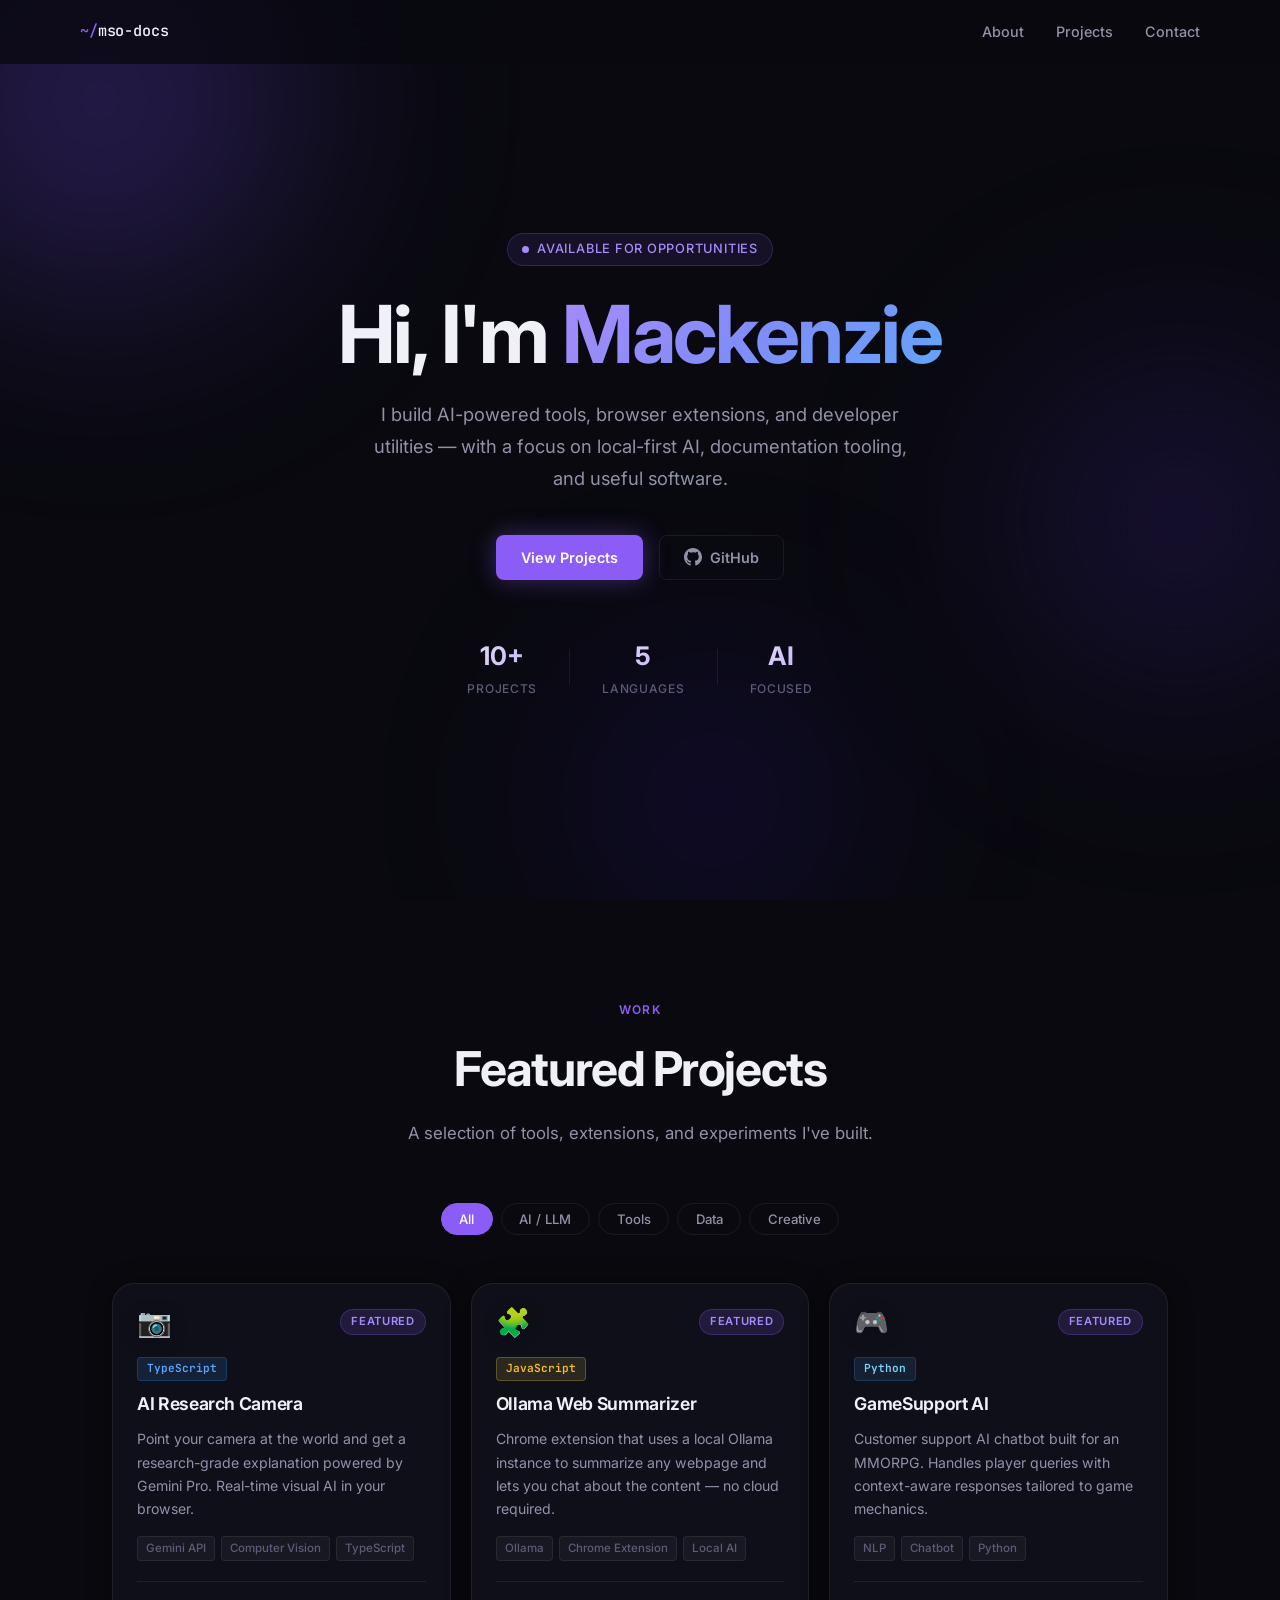
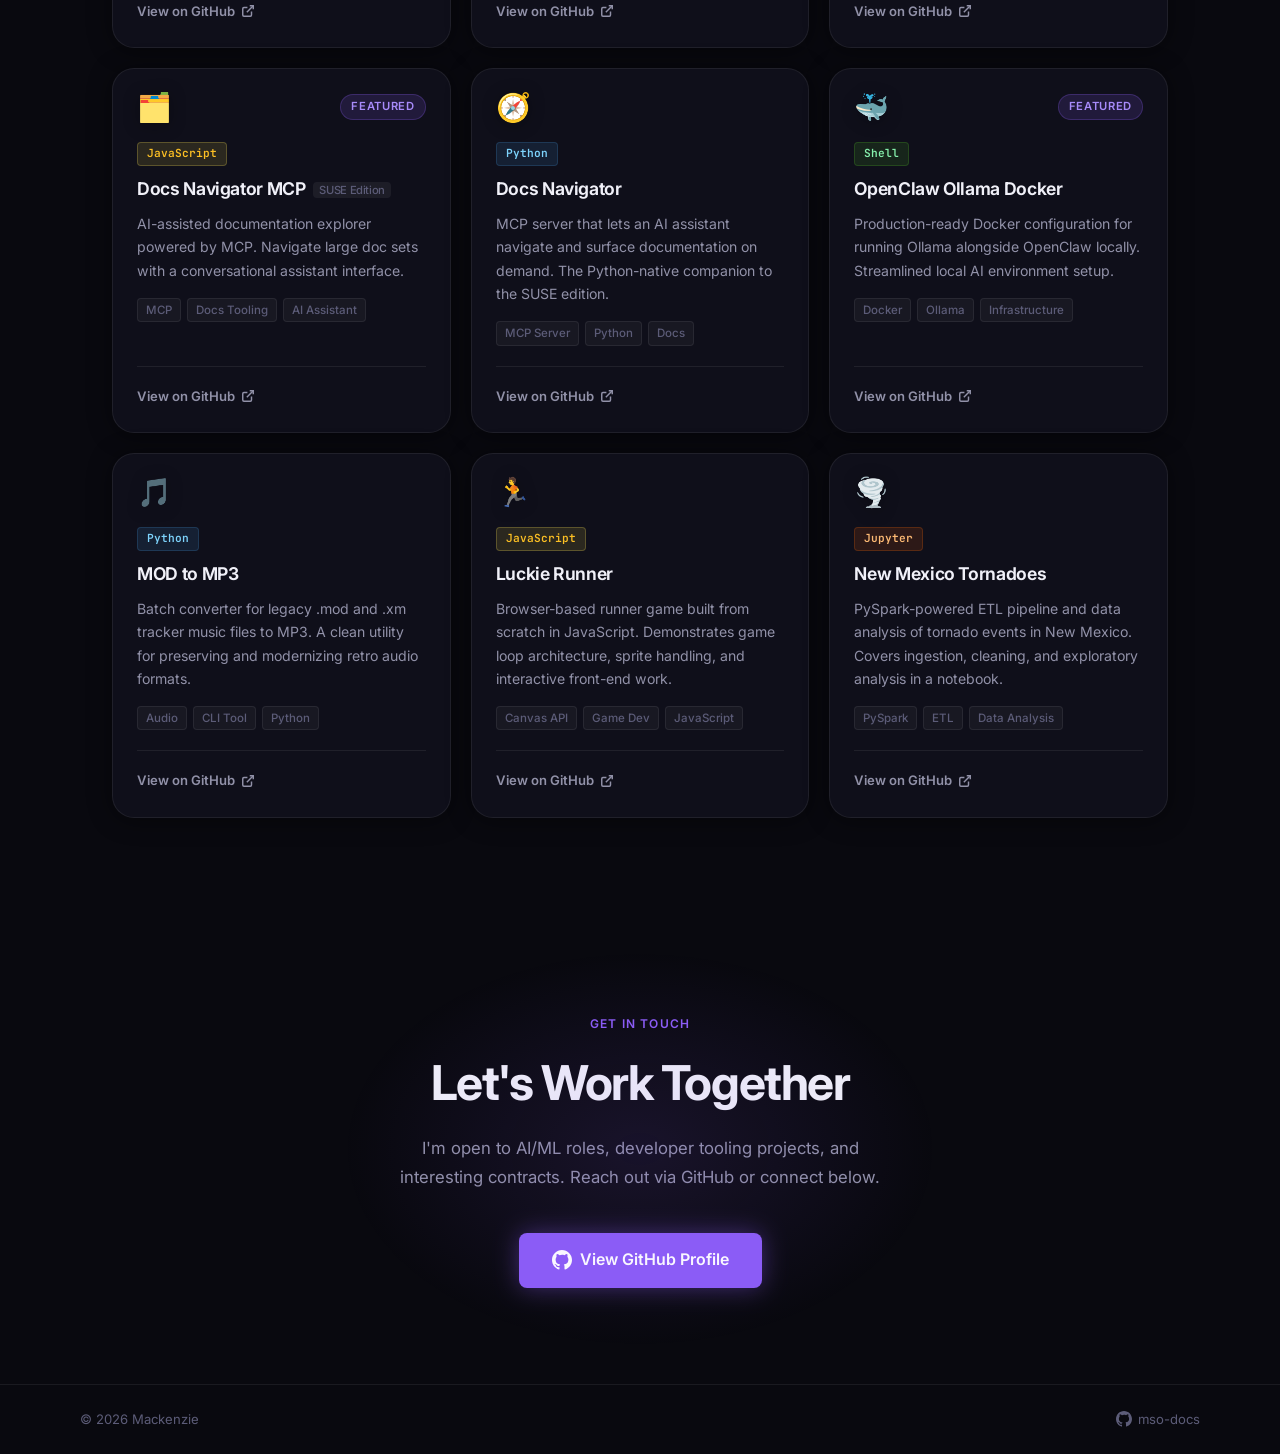
==== index.html @ bfe1e0be "adding pages integration" ====
<!DOCTYPE html>
<html lang="en">
<head>
  <meta charset="UTF-8" />
  <meta name="viewport" content="width=device-width, initial-scale=1.0" />
  <title>Mackenzie — Portfolio</title>
  <link rel="preconnect" href="https://fonts.googleapis.com" />
  <link rel="preconnect" href="https://fonts.gstatic.com" crossorigin />
  <link href="https://fonts.googleapis.com/css2?family=Inter:wght@300;400;500;600;700&family=JetBrains+Mono:wght@400;500&display=swap" rel="stylesheet" />
  <link rel="stylesheet" href="css/style.css" />
</head>
<body>

  <!-- NAV -->
  <nav class="nav" id="nav">
    <div class="nav-inner">
      <a href="#" class="nav-logo">mso-docs</a>
      <ul class="nav-links">
        <li><a href="#about">About</a></li>
        <li><a href="#projects">Projects</a></li>
        <li><a href="#contact">Contact</a></li>
      </ul>
    </div>
  </nav>

  <!-- HERO -->
  <section class="hero" id="about">
    <div class="hero-bg">
      <div class="orb orb-1"></div>
      <div class="orb orb-2"></div>
      <div class="orb orb-3"></div>
    </div>
    <div class="hero-content">
      <span class="hero-tag">Available for opportunities</span>
      <h1 class="hero-title">
        Hi, I'm <span class="gradient-text">Mackenzie</span>
      </h1>
      <p class="hero-subtitle">
        I build AI-powered tools, browser extensions, and developer utilities —
        with a focus on local-first AI, documentation tooling, and useful software.
      </p>
      <div class="hero-actions">
        <a href="#projects" class="btn btn-primary">View Projects</a>
        <a href="https://github.com/mso-docs" target="_blank" rel="noopener noreferrer" class="btn btn-ghost">
          <svg width="18" height="18" viewBox="0 0 24 24" fill="currentColor"><path d="M12 0C5.374 0 0 5.373 0 12c0 5.302 3.438 9.8 8.207 11.387.599.111.793-.261.793-.577v-2.234c-3.338.726-4.033-1.416-4.033-1.416-.546-1.387-1.333-1.756-1.333-1.756-1.089-.745.083-.729.083-.729 1.205.084 1.839 1.237 1.839 1.237 1.07 1.834 2.807 1.304 3.492.997.107-.775.418-1.305.762-1.604-2.665-.305-5.467-1.334-5.467-5.931 0-1.311.469-2.381 1.236-3.221-.124-.303-.535-1.524.117-3.176 0 0 1.008-.322 3.301 1.23A11.509 11.509 0 0 1 12 5.803c1.02.005 2.047.138 3.006.404 2.291-1.552 3.297-1.23 3.297-1.23.653 1.653.242 2.874.118 3.176.77.84 1.235 1.911 1.235 3.221 0 4.609-2.807 5.624-5.479 5.921.43.372.823 1.102.823 2.222v3.293c0 .319.192.694.801.576C20.566 21.797 24 17.3 24 12c0-6.627-5.373-12-12-12z"/></svg>
          GitHub
        </a>
      </div>
      <div class="hero-stats">
        <div class="stat">
          <span class="stat-num">10+</span>
          <span class="stat-label">Projects</span>
        </div>
        <div class="stat-divider"></div>
        <div class="stat">
          <span class="stat-num">5</span>
          <span class="stat-label">Languages</span>
        </div>
        <div class="stat-divider"></div>
        <div class="stat">
          <span class="stat-num">AI</span>
          <span class="stat-label">Focused</span>
        </div>
      </div>
    </div>
  </section>

  <!-- PROJECTS -->
  <section class="projects-section" id="projects">
    <div class="section-inner">
      <div class="section-header">
        <span class="section-tag">Work</span>
        <h2 class="section-title">Featured Projects</h2>
        <p class="section-desc">A selection of tools, extensions, and experiments I've built.</p>
      </div>

      <!-- FILTERS -->
      <div class="filters" id="filters">
        <button class="filter-btn active" data-filter="all">All</button>
        <button class="filter-btn" data-filter="ai">AI / LLM</button>
        <button class="filter-btn" data-filter="tools">Tools</button>
        <button class="filter-btn" data-filter="data">Data</button>
        <button class="filter-btn" data-filter="game">Creative</button>
      </div>

      <!-- PROJECTS GRID -->
      <div class="projects-grid" id="projects-grid">

        <!-- AI-Research-Camera -->
        <article class="card featured" data-tags="ai tools" data-index="0">
          <div class="card-top">
            <div class="card-icon">📷</div>
            <span class="card-badge featured-badge">Featured</span>
          </div>
          <div class="card-body">
            <div class="card-meta">
              <span class="lang-badge lang-ts">TypeScript</span>
            </div>
            <h3 class="card-title">AI Research Camera</h3>
            <p class="card-desc">Point your camera at the world and get a research-grade explanation powered by Gemini Pro. Real-time visual AI in your browser.</p>
            <ul class="card-tags">
              <li>Gemini API</li>
              <li>Computer Vision</li>
              <li>TypeScript</li>
            </ul>
          </div>
          <div class="card-footer">
            <a href="https://github.com/mso-docs/AI-Research-Camera" target="_blank" rel="noopener noreferrer" class="card-link">
              View on GitHub
              <svg width="14" height="14" viewBox="0 0 24 24" fill="none" stroke="currentColor" stroke-width="2.5"><path d="M18 13v6a2 2 0 0 1-2 2H5a2 2 0 0 1-2-2V8a2 2 0 0 1 2-2h6"/><polyline points="15 3 21 3 21 9"/><line x1="10" y1="14" x2="21" y2="3"/></svg>
            </a>
          </div>
        </article>

        <!-- Ollama-Web-Summarizer -->
        <article class="card featured" data-tags="ai tools" data-index="1">
          <div class="card-top">
            <div class="card-icon">🧩</div>
            <span class="card-badge featured-badge">Featured</span>
          </div>
          <div class="card-body">
            <div class="card-meta">
              <span class="lang-badge lang-js">JavaScript</span>
            </div>
            <h3 class="card-title">Ollama Web Summarizer</h3>
            <p class="card-desc">Chrome extension that uses a local Ollama instance to summarize any webpage and lets you chat about the content — no cloud required.</p>
            <ul class="card-tags">
              <li>Ollama</li>
              <li>Chrome Extension</li>
              <li>Local AI</li>
            </ul>
          </div>
          <div class="card-footer">
            <a href="https://github.com/mso-docs/Ollama-Web-Summarizer" target="_blank" rel="noopener noreferrer" class="card-link">
              View on GitHub
              <svg width="14" height="14" viewBox="0 0 24 24" fill="none" stroke="currentColor" stroke-width="2.5"><path d="M18 13v6a2 2 0 0 1-2 2H5a2 2 0 0 1-2-2V8a2 2 0 0 1 2-2h6"/><polyline points="15 3 21 3 21 9"/><line x1="10" y1="14" x2="21" y2="3"/></svg>
            </a>
          </div>
        </article>

        <!-- GameSupport-AI -->
        <article class="card featured" data-tags="ai tools" data-index="2">
          <div class="card-top">
            <div class="card-icon">🎮</div>
            <span class="card-badge featured-badge">Featured</span>
          </div>
          <div class="card-body">
            <div class="card-meta">
              <span class="lang-badge lang-py">Python</span>
            </div>
            <h3 class="card-title">GameSupport AI</h3>
            <p class="card-desc">Customer support AI chatbot built for an MMORPG. Handles player queries with context-aware responses tailored to game mechanics.</p>
            <ul class="card-tags">
              <li>NLP</li>
              <li>Chatbot</li>
              <li>Python</li>
            </ul>
          </div>
          <div class="card-footer">
            <a href="https://github.com/mso-docs/GameSupport-AI" target="_blank" rel="noopener noreferrer" class="card-link">
              View on GitHub
              <svg width="14" height="14" viewBox="0 0 24 24" fill="none" stroke="currentColor" stroke-width="2.5"><path d="M18 13v6a2 2 0 0 1-2 2H5a2 2 0 0 1-2-2V8a2 2 0 0 1 2-2h6"/><polyline points="15 3 21 3 21 9"/><line x1="10" y1="14" x2="21" y2="3"/></svg>
            </a>
          </div>
        </article>

        <!-- Docs-Navigator-MCP-SUSE -->
        <article class="card featured" data-tags="ai tools" data-index="3">
          <div class="card-top">
            <div class="card-icon">🗂️</div>
            <span class="card-badge featured-badge">Featured</span>
          </div>
          <div class="card-body">
            <div class="card-meta">
              <span class="lang-badge lang-js">JavaScript</span>
            </div>
            <h3 class="card-title">Docs Navigator MCP <span class="edition-tag">SUSE Edition</span></h3>
            <p class="card-desc">AI-assisted documentation explorer powered by MCP. Navigate large doc sets with a conversational assistant interface.</p>
            <ul class="card-tags">
              <li>MCP</li>
              <li>Docs Tooling</li>
              <li>AI Assistant</li>
            </ul>
          </div>
          <div class="card-footer">
            <a href="https://github.com/mso-docs/Docs-Navigator-MCP-SUSE-Edition" target="_blank" rel="noopener noreferrer" class="card-link">
              View on GitHub
              <svg width="14" height="14" viewBox="0 0 24 24" fill="none" stroke="currentColor" stroke-width="2.5"><path d="M18 13v6a2 2 0 0 1-2 2H5a2 2 0 0 1-2-2V8a2 2 0 0 1 2-2h6"/><polyline points="15 3 21 3 21 9"/><line x1="10" y1="14" x2="21" y2="3"/></svg>
            </a>
          </div>
        </article>

        <!-- Docs-Navigator -->
        <article class="card" data-tags="ai tools" data-index="4">
          <div class="card-top">
            <div class="card-icon">🧭</div>
          </div>
          <div class="card-body">
            <div class="card-meta">
              <span class="lang-badge lang-py">Python</span>
            </div>
            <h3 class="card-title">Docs Navigator</h3>
            <p class="card-desc">MCP server that lets an AI assistant navigate and surface documentation on demand. The Python-native companion to the SUSE edition.</p>
            <ul class="card-tags">
              <li>MCP Server</li>
              <li>Python</li>
              <li>Docs</li>
            </ul>
          </div>
          <div class="card-footer">
            <a href="https://github.com/mso-docs/Docs-Navigator" target="_blank" rel="noopener noreferrer" class="card-link">
              View on GitHub
              <svg width="14" height="14" viewBox="0 0 24 24" fill="none" stroke="currentColor" stroke-width="2.5"><path d="M18 13v6a2 2 0 0 1-2 2H5a2 2 0 0 1-2-2V8a2 2 0 0 1 2-2h6"/><polyline points="15 3 21 3 21 9"/><line x1="10" y1="14" x2="21" y2="3"/></svg>
            </a>
          </div>
        </article>

        <!-- OpenClaw-Ollama-Docker -->
        <article class="card featured" data-tags="ai tools" data-index="5">
          <div class="card-top">
            <div class="card-icon">🐳</div>
            <span class="card-badge featured-badge">Featured</span>
          </div>
          <div class="card-body">
            <div class="card-meta">
              <span class="lang-badge lang-sh">Shell</span>
            </div>
            <h3 class="card-title">OpenClaw Ollama Docker</h3>
            <p class="card-desc">Production-ready Docker configuration for running Ollama alongside OpenClaw locally. Streamlined local AI environment setup.</p>
            <ul class="card-tags">
              <li>Docker</li>
              <li>Ollama</li>
              <li>Infrastructure</li>
            </ul>
          </div>
          <div class="card-footer">
            <a href="https://github.com/mso-docs/OpenClaw-Ollama-Docker" target="_blank" rel="noopener noreferrer" class="card-link">
              View on GitHub
              <svg width="14" height="14" viewBox="0 0 24 24" fill="none" stroke="currentColor" stroke-width="2.5"><path d="M18 13v6a2 2 0 0 1-2 2H5a2 2 0 0 1-2-2V8a2 2 0 0 1 2-2h6"/><polyline points="15 3 21 3 21 9"/><line x1="10" y1="14" x2="21" y2="3"/></svg>
            </a>
          </div>
        </article>

        <!-- MOD-to-MP3 -->
        <article class="card" data-tags="tools" data-index="7">
          <div class="card-top">
            <div class="card-icon">🎵</div>
          </div>
          <div class="card-body">
            <div class="card-meta">
              <span class="lang-badge lang-py">Python</span>
            </div>
            <h3 class="card-title">MOD to MP3</h3>
            <p class="card-desc">Batch converter for legacy .mod and .xm tracker music files to MP3. A clean utility for preserving and modernizing retro audio formats.</p>
            <ul class="card-tags">
              <li>Audio</li>
              <li>CLI Tool</li>
              <li>Python</li>
            </ul>
          </div>
          <div class="card-footer">
            <a href="https://github.com/mso-docs/MOD-to-MP3" target="_blank" rel="noopener noreferrer" class="card-link">
              View on GitHub
              <svg width="14" height="14" viewBox="0 0 24 24" fill="none" stroke="currentColor" stroke-width="2.5"><path d="M18 13v6a2 2 0 0 1-2 2H5a2 2 0 0 1-2-2V8a2 2 0 0 1 2-2h6"/><polyline points="15 3 21 3 21 9"/><line x1="10" y1="14" x2="21" y2="3"/></svg>
            </a>
          </div>
        </article>

        <!-- Luckie-Runner -->
        <article class="card" data-tags="game" data-index="8">
          <div class="card-top">
            <div class="card-icon">🏃</div>
          </div>
          <div class="card-body">
            <div class="card-meta">
              <span class="lang-badge lang-js">JavaScript</span>
            </div>
            <h3 class="card-title">Luckie Runner</h3>
            <p class="card-desc">Browser-based runner game built from scratch in JavaScript. Demonstrates game loop architecture, sprite handling, and interactive front-end work.</p>
            <ul class="card-tags">
              <li>Canvas API</li>
              <li>Game Dev</li>
              <li>JavaScript</li>
            </ul>
          </div>
          <div class="card-footer">
            <a href="https://github.com/mso-docs/Luckie-Runner" target="_blank" rel="noopener noreferrer" class="card-link">
              View on GitHub
              <svg width="14" height="14" viewBox="0 0 24 24" fill="none" stroke="currentColor" stroke-width="2.5"><path d="M18 13v6a2 2 0 0 1-2 2H5a2 2 0 0 1-2-2V8a2 2 0 0 1 2-2h6"/><polyline points="15 3 21 3 21 9"/><line x1="10" y1="14" x2="21" y2="3"/></svg>
            </a>
          </div>
        </article>

        <!-- New-Mexico-Tornadoes -->
        <article class="card" data-tags="data" data-index="9">
          <div class="card-top">
            <div class="card-icon">🌪️</div>
          </div>
          <div class="card-body">
            <div class="card-meta">
              <span class="lang-badge lang-nb">Jupyter</span>
            </div>
            <h3 class="card-title">New Mexico Tornadoes</h3>
            <p class="card-desc">PySpark-powered ETL pipeline and data analysis of tornado events in New Mexico. Covers ingestion, cleaning, and exploratory analysis in a notebook.</p>
            <ul class="card-tags">
              <li>PySpark</li>
              <li>ETL</li>
              <li>Data Analysis</li>
            </ul>
          </div>
          <div class="card-footer">
            <a href="https://github.com/mso-docs/New-Mexico-Tornadoes" target="_blank" rel="noopener noreferrer" class="card-link">
              View on GitHub
              <svg width="14" height="14" viewBox="0 0 24 24" fill="none" stroke="currentColor" stroke-width="2.5"><path d="M18 13v6a2 2 0 0 1-2 2H5a2 2 0 0 1-2-2V8a2 2 0 0 1 2-2h6"/><polyline points="15 3 21 3 21 9"/><line x1="10" y1="14" x2="21" y2="3"/></svg>
            </a>
          </div>
        </article>

      </div>
    </div>
  </section>

  <!-- CONTACT -->
  <section class="contact-section" id="contact">
    <div class="section-inner contact-inner">
      <div class="contact-glow"></div>
      <span class="section-tag">Get in touch</span>
      <h2 class="section-title">Let's Work Together</h2>
      <p class="contact-desc">
        I'm open to AI/ML roles, developer tooling projects, and interesting contracts.
        Reach out via GitHub or connect below.
      </p>
      <a href="https://github.com/mso-docs" target="_blank" rel="noopener noreferrer" class="btn btn-primary btn-lg">
        <svg width="20" height="20" viewBox="0 0 24 24" fill="currentColor"><path d="M12 0C5.374 0 0 5.373 0 12c0 5.302 3.438 9.8 8.207 11.387.599.111.793-.261.793-.577v-2.234c-3.338.726-4.033-1.416-4.033-1.416-.546-1.387-1.333-1.756-1.333-1.756-1.089-.745.083-.729.083-.729 1.205.084 1.839 1.237 1.839 1.237 1.07 1.834 2.807 1.304 3.492.997.107-.775.418-1.305.762-1.604-2.665-.305-5.467-1.334-5.467-5.931 0-1.311.469-2.381 1.236-3.221-.124-.303-.535-1.524.117-3.176 0 0 1.008-.322 3.301 1.23A11.509 11.509 0 0 1 12 5.803c1.02.005 2.047.138 3.006.404 2.291-1.552 3.297-1.23 3.297-1.23.653 1.653.242 2.874.118 3.176.77.84 1.235 1.911 1.235 3.221 0 4.609-2.807 5.624-5.479 5.921.43.372.823 1.102.823 2.222v3.293c0 .319.192.694.801.576C20.566 21.797 24 17.3 24 12c0-6.627-5.373-12-12-12z"/></svg>
        View GitHub Profile
      </a>
    </div>
  </section>

  <!-- FOOTER -->
  <footer class="footer">
    <div class="footer-inner">
      <span class="footer-copy">© 2026 Mackenzie</span>
      <a href="https://github.com/mso-docs" target="_blank" rel="noopener noreferrer" class="footer-gh">
        <svg width="16" height="16" viewBox="0 0 24 24" fill="currentColor"><path d="M12 0C5.374 0 0 5.373 0 12c0 5.302 3.438 9.8 8.207 11.387.599.111.793-.261.793-.577v-2.234c-3.338.726-4.033-1.416-4.033-1.416-.546-1.387-1.333-1.756-1.333-1.756-1.089-.745.083-.729.083-.729 1.205.084 1.839 1.237 1.839 1.237 1.07 1.834 2.807 1.304 3.492.997.107-.775.418-1.305.762-1.604-2.665-.305-5.467-1.334-5.467-5.931 0-1.311.469-2.381 1.236-3.221-.124-.303-.535-1.524.117-3.176 0 0 1.008-.322 3.301 1.23A11.509 11.509 0 0 1 12 5.803c1.02.005 2.047.138 3.006.404 2.291-1.552 3.297-1.23 3.297-1.23.653 1.653.242 2.874.118 3.176.77.84 1.235 1.911 1.235 3.221 0 4.609-2.807 5.624-5.479 5.921.43.372.823 1.102.823 2.222v3.293c0 .319.192.694.801.576C20.566 21.797 24 17.3 24 12c0-6.627-5.373-12-12-12z"/></svg>
        mso-docs
      </a>
    </div>
  </footer>

  <script src="js/main.js"></script>
</body>
</html>
---- css/style.css ----
/* ============================================================
   RESET & BASE
   ============================================================ */
*, *::before, *::after {
  box-sizing: border-box;
  margin: 0;
  padding: 0;
}

:root {
  --bg:          #09090f;
  --bg-card:     #0f0f1a;
  --bg-card-hover: #131325;
  --border:      rgba(255, 255, 255, 0.07);
  --border-hover: rgba(139, 92, 246, 0.35);
  --text-primary: #f0f0f8;
  --text-secondary: #9191a8;
  --text-muted:  #5c5c78;
  --accent:      #8b5cf6;
  --accent-2:    #6366f1;
  --accent-glow: rgba(139, 92, 246, 0.18);

  /* language badge colours */
  --ts:   #3178c6;
  --js:   #f0db4f;
  --py:   #3572a5;
  --sh:   #4eaa25;
  --cfg:  #a0522d;
  --nb:   #da5b0b;

  --radius-sm: 8px;
  --radius-md: 14px;
  --radius-lg: 22px;

  --shadow-card: 0 2px 24px rgba(0,0,0,0.45);
  --shadow-glow: 0 0 60px rgba(139, 92, 246, 0.25);
}

html {
  scroll-behavior: smooth;
}

body {
  font-family: 'Inter', -apple-system, BlinkMacSystemFont, 'Segoe UI', sans-serif;
  background: var(--bg);
  color: var(--text-primary);
  line-height: 1.6;
  -webkit-font-smoothing: antialiased;
}

/* ============================================================
   NAV
   ============================================================ */
.nav {
  position: fixed;
  top: 0;
  left: 0;
  right: 0;
  z-index: 100;
  padding: 0 2rem;
  height: 64px;
  display: flex;
  align-items: center;
  background: rgba(9, 9, 15, 0.75);
  backdrop-filter: blur(16px);
  -webkit-backdrop-filter: blur(16px);
  border-bottom: 1px solid transparent;
  transition: border-color 0.3s;
}

.nav.scrolled {
  border-bottom-color: var(--border);
}

.nav-inner {
  max-width: 1120px;
  width: 100%;
  margin: 0 auto;
  display: flex;
  align-items: center;
  justify-content: space-between;
}

.nav-logo {
  font-family: 'JetBrains Mono', monospace;
  font-size: 0.95rem;
  font-weight: 500;
  color: var(--text-primary);
  text-decoration: none;
  letter-spacing: -0.01em;
}

.nav-logo::before {
  content: '~/';
  color: var(--accent);
}

.nav-links {
  list-style: none;
  display: flex;
  gap: 2rem;
}

.nav-links a {
  color: var(--text-secondary);
  text-decoration: none;
  font-size: 0.9rem;
  font-weight: 500;
  transition: color 0.2s;
}

.nav-links a:hover {
  color: var(--text-primary);
}

/* ============================================================
   HERO
   ============================================================ */
.hero {
  position: relative;
  min-height: 100vh;
  display: flex;
  align-items: center;
  justify-content: center;
  padding: 8rem 2rem 6rem;
  overflow: hidden;
}

/* Background orbs */
.hero-bg {
  position: absolute;
  inset: 0;
  pointer-events: none;
}

.orb {
  position: absolute;
  border-radius: 50%;
  filter: blur(90px);
  opacity: 0.55;
}

.orb-1 {
  width: 600px;
  height: 600px;
  top: -200px;
  left: -200px;
  background: radial-gradient(circle, #4f35a3 0%, transparent 70%);
  animation: drift 18s ease-in-out infinite alternate;
}

.orb-2 {
  width: 500px;
  height: 500px;
  top: 30%;
  right: -150px;
  background: radial-gradient(circle, #2d1b69 0%, transparent 70%);
  animation: drift 22s ease-in-out infinite alternate-reverse;
}

.orb-3 {
  width: 400px;
  height: 400px;
  bottom: -100px;
  left: 40%;
  background: radial-gradient(circle, #1e1060 0%, transparent 70%);
  animation: drift 16s ease-in-out infinite alternate;
}

@keyframes drift {
  from { transform: translate(0, 0) scale(1); }
  to   { transform: translate(40px, 30px) scale(1.05); }
}

/* Hero content */
.hero-content {
  position: relative;
  z-index: 1;
  max-width: 720px;
  text-align: center;
}

.hero-tag {
  display: inline-flex;
  align-items: center;
  gap: 8px;
  font-size: 0.8rem;
  font-weight: 500;
  letter-spacing: 0.06em;
  text-transform: uppercase;
  color: #a78bfa;
  background: rgba(139, 92, 246, 0.1);
  border: 1px solid rgba(139, 92, 246, 0.25);
  border-radius: 100px;
  padding: 5px 14px;
  margin-bottom: 1.5rem;
}

.hero-tag::before {
  content: '';
  width: 7px;
  height: 7px;
  background: #a78bfa;
  border-radius: 50%;
  animation: pulse 2s ease-in-out infinite;
}

@keyframes pulse {
  0%, 100% { opacity: 1; transform: scale(1); }
  50%       { opacity: 0.5; transform: scale(0.75); }
}

.hero-title {
  font-size: clamp(2.8rem, 7vw, 5rem);
  font-weight: 700;
  letter-spacing: -0.03em;
  line-height: 1.1;
  margin-bottom: 1.25rem;
}

.gradient-text {
  background: linear-gradient(135deg, #a78bfa 0%, #818cf8 50%, #60a5fa 100%);
  -webkit-background-clip: text;
  -webkit-text-fill-color: transparent;
  background-clip: text;
}

.hero-subtitle {
  font-size: 1.15rem;
  color: var(--text-secondary);
  max-width: 560px;
  margin: 0 auto 2.5rem;
  line-height: 1.75;
}

/* Buttons */
.hero-actions {
  display: flex;
  gap: 1rem;
  justify-content: center;
  flex-wrap: wrap;
  margin-bottom: 3.5rem;
}

.btn {
  display: inline-flex;
  align-items: center;
  gap: 8px;
  padding: 0.65rem 1.5rem;
  border-radius: var(--radius-sm);
  font-size: 0.9rem;
  font-weight: 600;
  text-decoration: none;
  transition: all 0.2s;
  border: 1px solid transparent;
  cursor: pointer;
}

.btn-primary {
  background: var(--accent);
  color: #fff;
  box-shadow: 0 0 24px rgba(139, 92, 246, 0.4);
}

.btn-primary:hover {
  background: #7c3aed;
  box-shadow: 0 0 36px rgba(139, 92, 246, 0.6);
  transform: translateY(-1px);
}

.btn-ghost {
  background: transparent;
  color: var(--text-secondary);
  border-color: var(--border);
}

.btn-ghost:hover {
  color: var(--text-primary);
  border-color: rgba(255,255,255,0.18);
  background: rgba(255,255,255,0.04);
}

.btn-lg {
  padding: 0.85rem 2rem;
  font-size: 1rem;
}

/* Stats */
.hero-stats {
  display: flex;
  align-items: center;
  justify-content: center;
  gap: 2rem;
}

.stat {
  display: flex;
  flex-direction: column;
  align-items: center;
  gap: 2px;
}

.stat-num {
  font-size: 1.6rem;
  font-weight: 700;
  background: linear-gradient(135deg, #e2d9f3, #c4b5fd);
  -webkit-background-clip: text;
  -webkit-text-fill-color: transparent;
  background-clip: text;
}

.stat-label {
  font-size: 0.75rem;
  color: var(--text-muted);
  text-transform: uppercase;
  letter-spacing: 0.06em;
  font-weight: 500;
}

.stat-divider {
  width: 1px;
  height: 36px;
  background: var(--border);
}

/* ============================================================
   SECTIONS
   ============================================================ */
.section-inner {
  max-width: 1120px;
  margin: 0 auto;
  padding: 6rem 2rem;
}

.section-header {
  text-align: center;
  margin-bottom: 3.5rem;
}

.section-tag {
  display: inline-block;
  font-size: 0.75rem;
  font-weight: 600;
  letter-spacing: 0.1em;
  text-transform: uppercase;
  color: var(--accent);
  margin-bottom: 0.75rem;
}

.section-title {
  font-size: clamp(2rem, 4vw, 3rem);
  font-weight: 700;
  letter-spacing: -0.03em;
  margin-bottom: 0.75rem;
}

.section-desc {
  color: var(--text-secondary);
  font-size: 1.05rem;
  max-width: 520px;
  margin: 0 auto;
}

/* ============================================================
   FILTERS
   ============================================================ */
.filters {
  display: flex;
  gap: 0.5rem;
  justify-content: center;
  flex-wrap: wrap;
  margin-bottom: 3rem;
}

.filter-btn {
  background: transparent;
  border: 1px solid var(--border);
  color: var(--text-secondary);
  padding: 0.45rem 1.1rem;
  border-radius: 100px;
  font-size: 0.82rem;
  font-weight: 500;
  cursor: pointer;
  transition: all 0.2s;
  font-family: inherit;
}

.filter-btn:hover {
  color: var(--text-primary);
  border-color: rgba(255,255,255,0.18);
}

.filter-btn.active {
  background: var(--accent);
  border-color: var(--accent);
  color: #fff;
}

/* ============================================================
   PROJECTS GRID
   ============================================================ */
.projects-grid {
  display: grid;
  grid-template-columns: repeat(auto-fill, minmax(320px, 1fr));
  gap: 1.25rem;
}

/* ============================================================
   CARDS
   ============================================================ */
.card {
  background: var(--bg-card);
  border: 1px solid var(--border);
  border-radius: var(--radius-lg);
  padding: 1.5rem;
  display: flex;
  flex-direction: column;
  gap: 0;
  transition: border-color 0.3s, transform 0.3s, box-shadow 0.3s;
  box-shadow: var(--shadow-card);
  cursor: default;
  opacity: 1;
  animation: fadeUp 0.5s ease both;
}

.card:hover {
  border-color: var(--border-hover);
  transform: translateY(-4px);
  box-shadow: 0 8px 40px rgba(0,0,0,0.5), 0 0 0 1px rgba(139,92,246,0.15);
  background: var(--bg-card-hover);
}

.card.hidden {
  display: none;
}

@keyframes fadeUp {
  from { opacity: 0; transform: translateY(20px); }
  to   { opacity: 1; transform: translateY(0); }
}

/* Staggered animation */
.card:nth-child(1) { animation-delay: 0.05s; }
.card:nth-child(2) { animation-delay: 0.1s; }
.card:nth-child(3) { animation-delay: 0.15s; }
.card:nth-child(4) { animation-delay: 0.2s; }
.card:nth-child(5) { animation-delay: 0.25s; }
.card:nth-child(6) { animation-delay: 0.3s; }
.card:nth-child(7) { animation-delay: 0.35s; }
.card:nth-child(8) { animation-delay: 0.4s; }
.card:nth-child(9) { animation-delay: 0.45s; }
.card:nth-child(10) { animation-delay: 0.5s; }

.card-top {
  display: flex;
  align-items: center;
  justify-content: space-between;
  margin-bottom: 1.1rem;
}

.card-icon {
  font-size: 1.75rem;
  line-height: 1;
  filter: drop-shadow(0 2px 8px rgba(0,0,0,0.3));
}

.card-badge {
  font-size: 0.7rem;
  font-weight: 600;
  letter-spacing: 0.06em;
  text-transform: uppercase;
  padding: 3px 10px;
  border-radius: 100px;
}

.featured-badge {
  background: rgba(139, 92, 246, 0.15);
  color: #a78bfa;
  border: 1px solid rgba(139, 92, 246, 0.25);
}

.card-body {
  flex: 1;
}

.card-meta {
  margin-bottom: 0.6rem;
}

.card-title {
  font-size: 1.1rem;
  font-weight: 650;
  letter-spacing: -0.02em;
  margin-bottom: 0.55rem;
  color: var(--text-primary);
}

.edition-tag {
  font-size: 0.7rem;
  font-weight: 500;
  color: var(--text-muted);
  background: rgba(255,255,255,0.06);
  border-radius: 4px;
  padding: 1px 6px;
  vertical-align: middle;
  margin-left: 4px;
}

.card-desc {
  font-size: 0.88rem;
  color: var(--text-secondary);
  line-height: 1.65;
  margin-bottom: 1rem;
}

.card-tags {
  display: flex;
  flex-wrap: wrap;
  gap: 6px;
  list-style: none;
  margin-bottom: 1.25rem;
}

.card-tags li {
  font-size: 0.72rem;
  font-weight: 500;
  color: var(--text-muted);
  background: rgba(255,255,255,0.04);
  border: 1px solid var(--border);
  border-radius: 4px;
  padding: 2px 8px;
}

.card-footer {
  margin-top: auto;
  padding-top: 1rem;
  border-top: 1px solid var(--border);
}

.card-link {
  display: inline-flex;
  align-items: center;
  gap: 6px;
  font-size: 0.82rem;
  font-weight: 600;
  color: var(--text-secondary);
  text-decoration: none;
  transition: color 0.2s;
}

.card-link:hover {
  color: #a78bfa;
}

/* Language badges */
.lang-badge {
  display: inline-block;
  font-size: 0.7rem;
  font-weight: 600;
  padding: 2px 9px;
  border-radius: 4px;
  font-family: 'JetBrains Mono', monospace;
}

.lang-ts  { background: rgba(49,120,198,0.18); color: #60a5fa; border: 1px solid rgba(49,120,198,0.3); }
.lang-js  { background: rgba(240,219,79,0.12); color: #fbbf24; border: 1px solid rgba(240,219,79,0.25); }
.lang-py  { background: rgba(53,114,165,0.18); color: #7dd3fc; border: 1px solid rgba(53,114,165,0.3); }
.lang-sh  { background: rgba(78,170,37,0.15);  color: #86efac; border: 1px solid rgba(78,170,37,0.25); }
.lang-nb  { background: rgba(218,91,11,0.15);  color: #fdba74; border: 1px solid rgba(218,91,11,0.25); }

/* ============================================================
   CONTACT
   ============================================================ */
.contact-section {
  position: relative;
  overflow: hidden;
}

.contact-inner {
  text-align: center;
  position: relative;
}

.contact-glow {
  position: absolute;
  width: 600px;
  height: 400px;
  top: 50%;
  left: 50%;
  transform: translate(-50%, -50%);
  background: radial-gradient(ellipse, rgba(139,92,246,0.12) 0%, transparent 70%);
  pointer-events: none;
}

.contact-desc {
  font-size: 1.05rem;
  color: var(--text-secondary);
  max-width: 500px;
  margin: 0 auto 2.5rem;
  line-height: 1.75;
}

/* ============================================================
   FOOTER
   ============================================================ */
.footer {
  border-top: 1px solid var(--border);
  padding: 1.5rem 2rem;
}

.footer-inner {
  max-width: 1120px;
  margin: 0 auto;
  display: flex;
  align-items: center;
  justify-content: space-between;
}

.footer-copy {
  font-size: 0.82rem;
  color: var(--text-muted);
}

.footer-gh {
  display: inline-flex;
  align-items: center;
  gap: 6px;
  font-size: 0.82rem;
  color: var(--text-muted);
  text-decoration: none;
  transition: color 0.2s;
}

.footer-gh:hover {
  color: var(--text-secondary);
}

/* ============================================================
   RESPONSIVE
   ============================================================ */
@media (max-width: 768px) {
  .nav-links {
    display: none;
  }

  .hero {
    padding: 7rem 1.5rem 5rem;
  }

  .hero-stats {
    gap: 1.25rem;
  }

  .section-inner {
    padding: 4rem 1.5rem;
  }

  .projects-grid {
    grid-template-columns: 1fr;
  }

  .footer-inner {
    flex-direction: column;
    gap: 0.75rem;
    text-align: center;
  }
}

@media (max-width: 480px) {
  .hero-actions {
    flex-direction: column;
    align-items: center;
  }

  .btn {
    width: 100%;
    justify-content: center;
  }
}
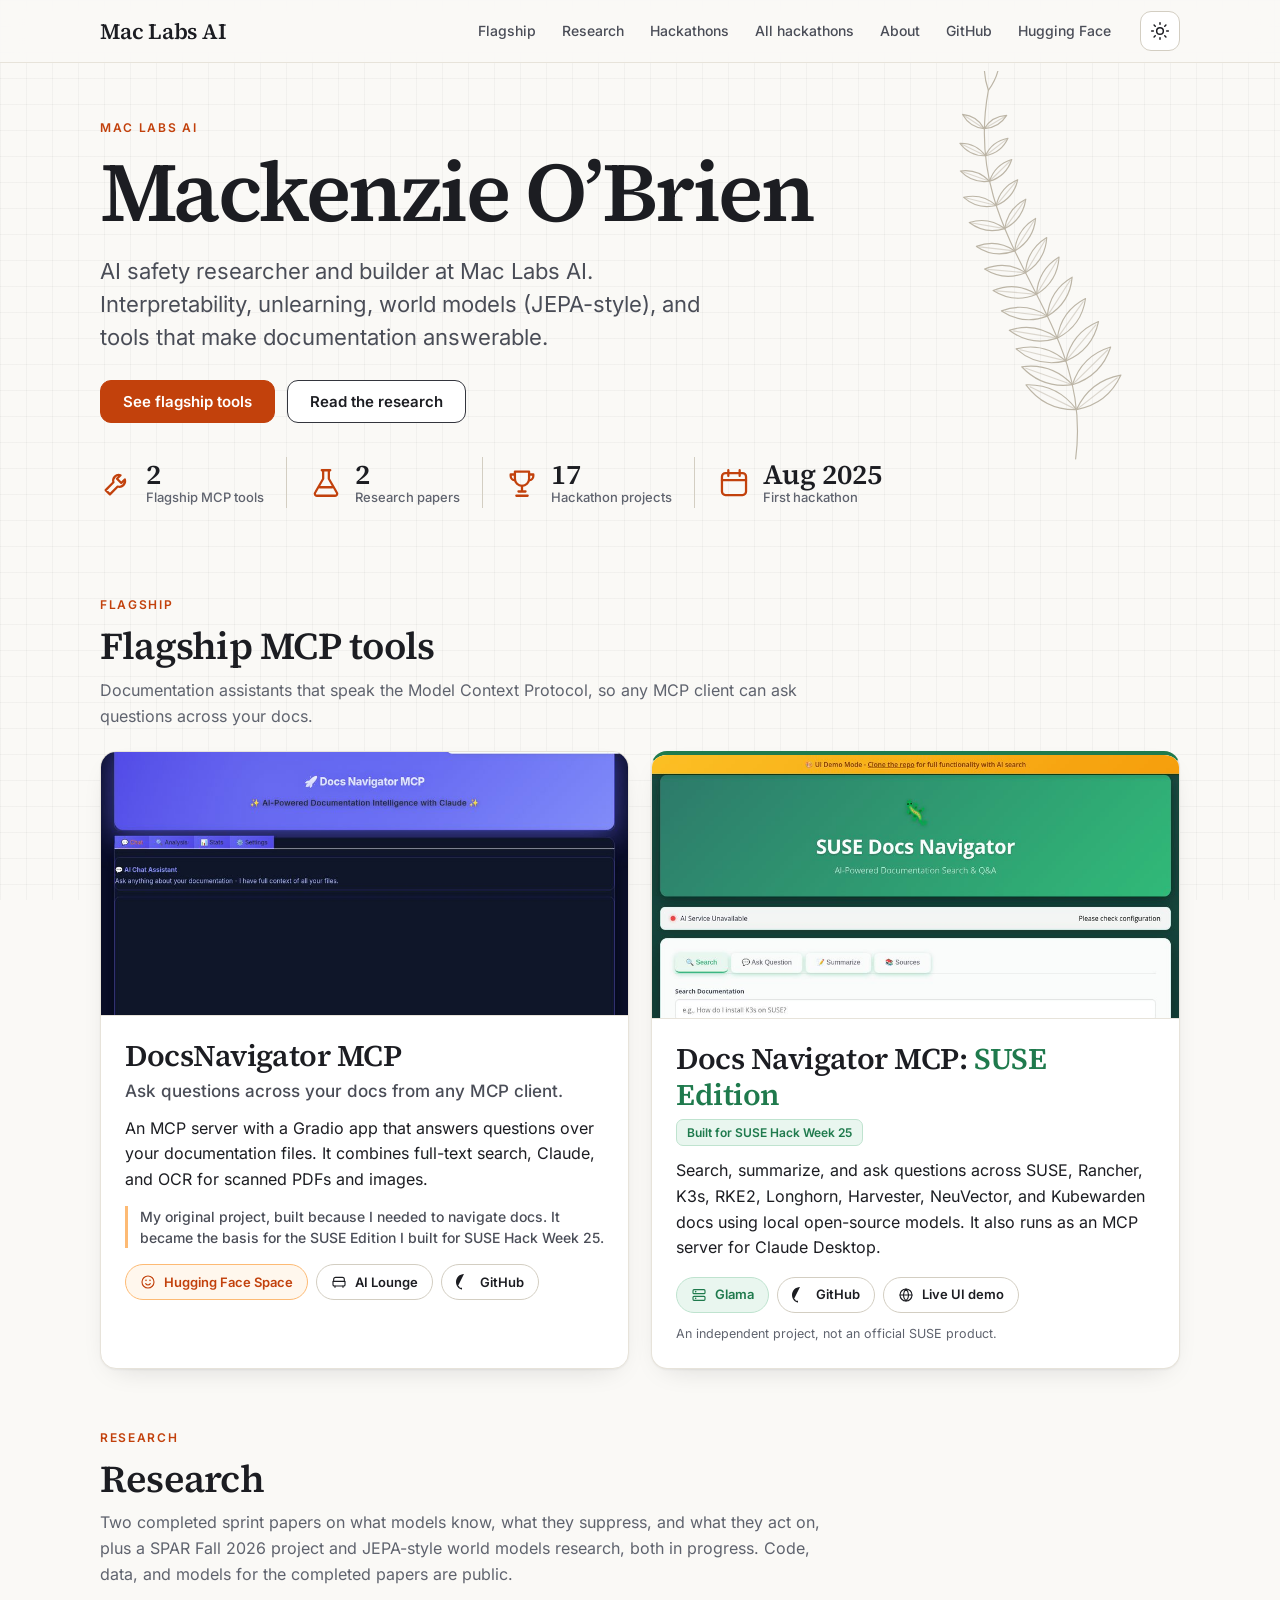
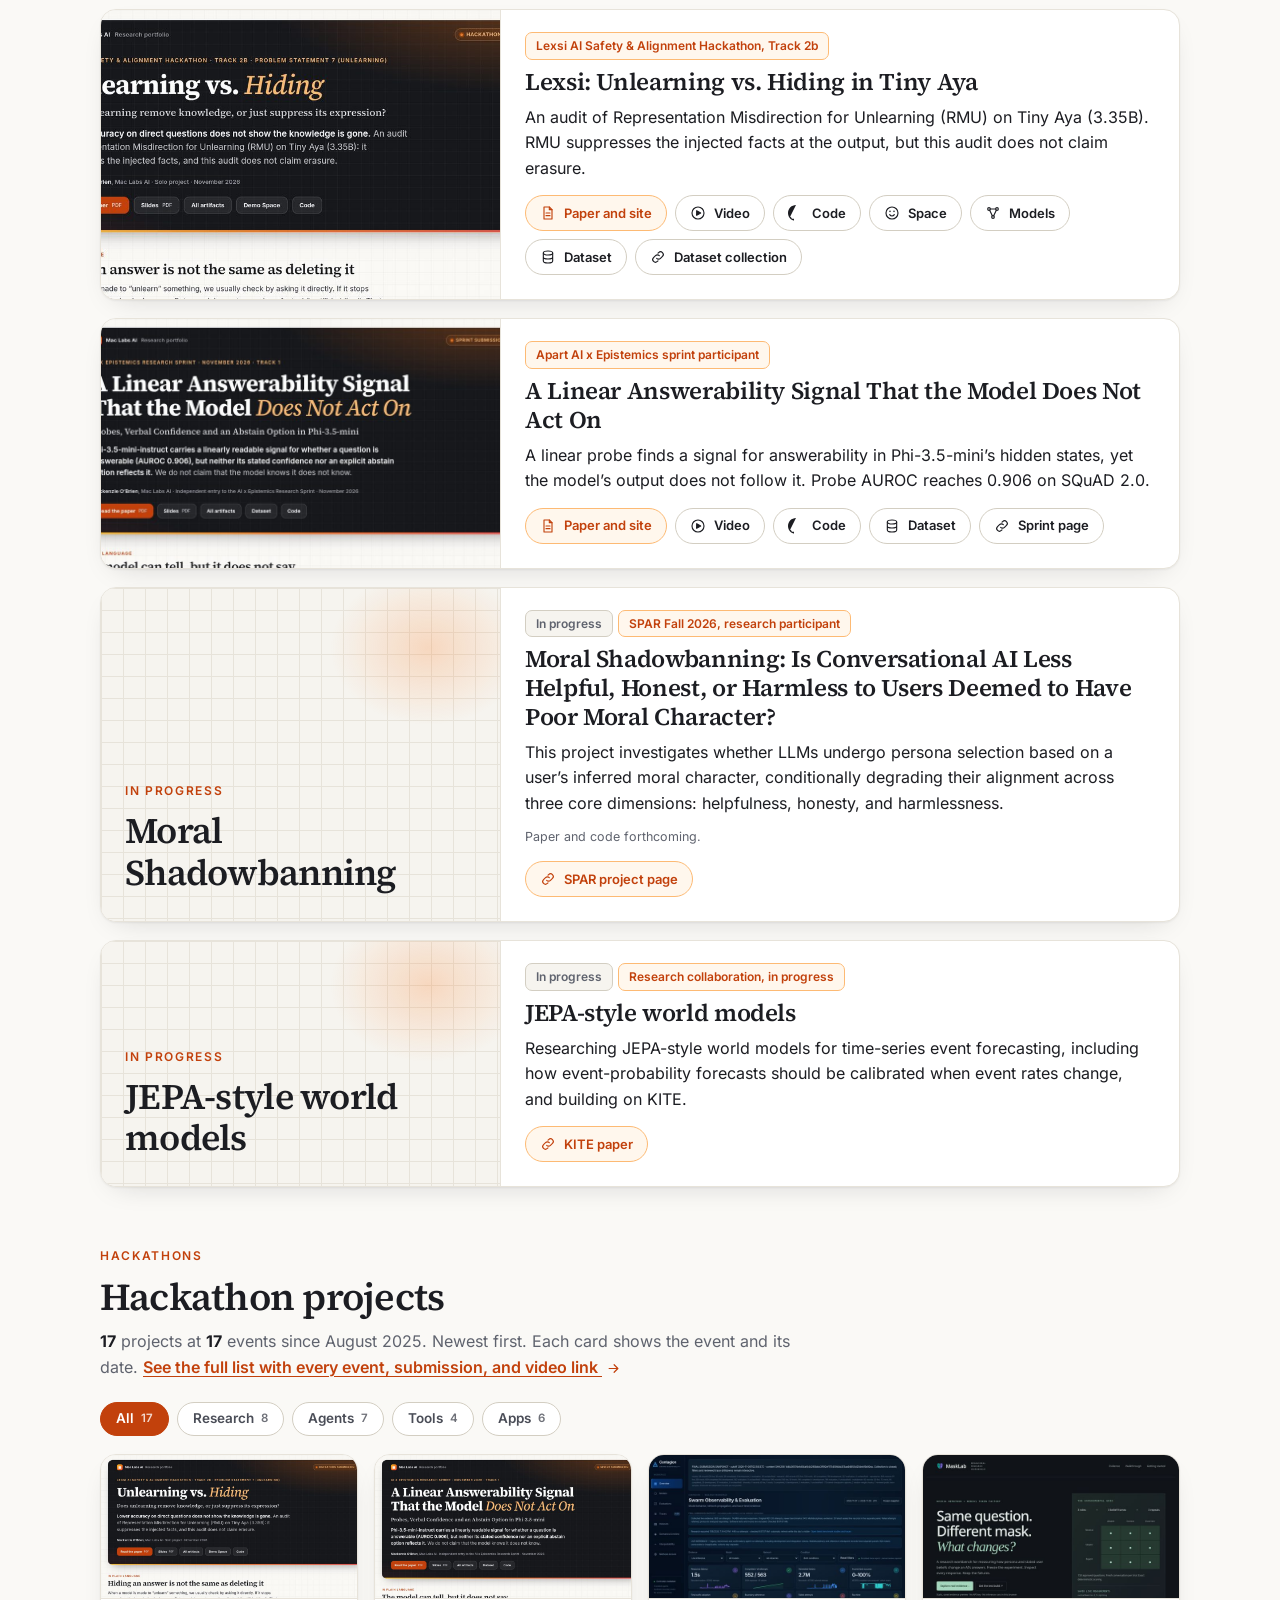
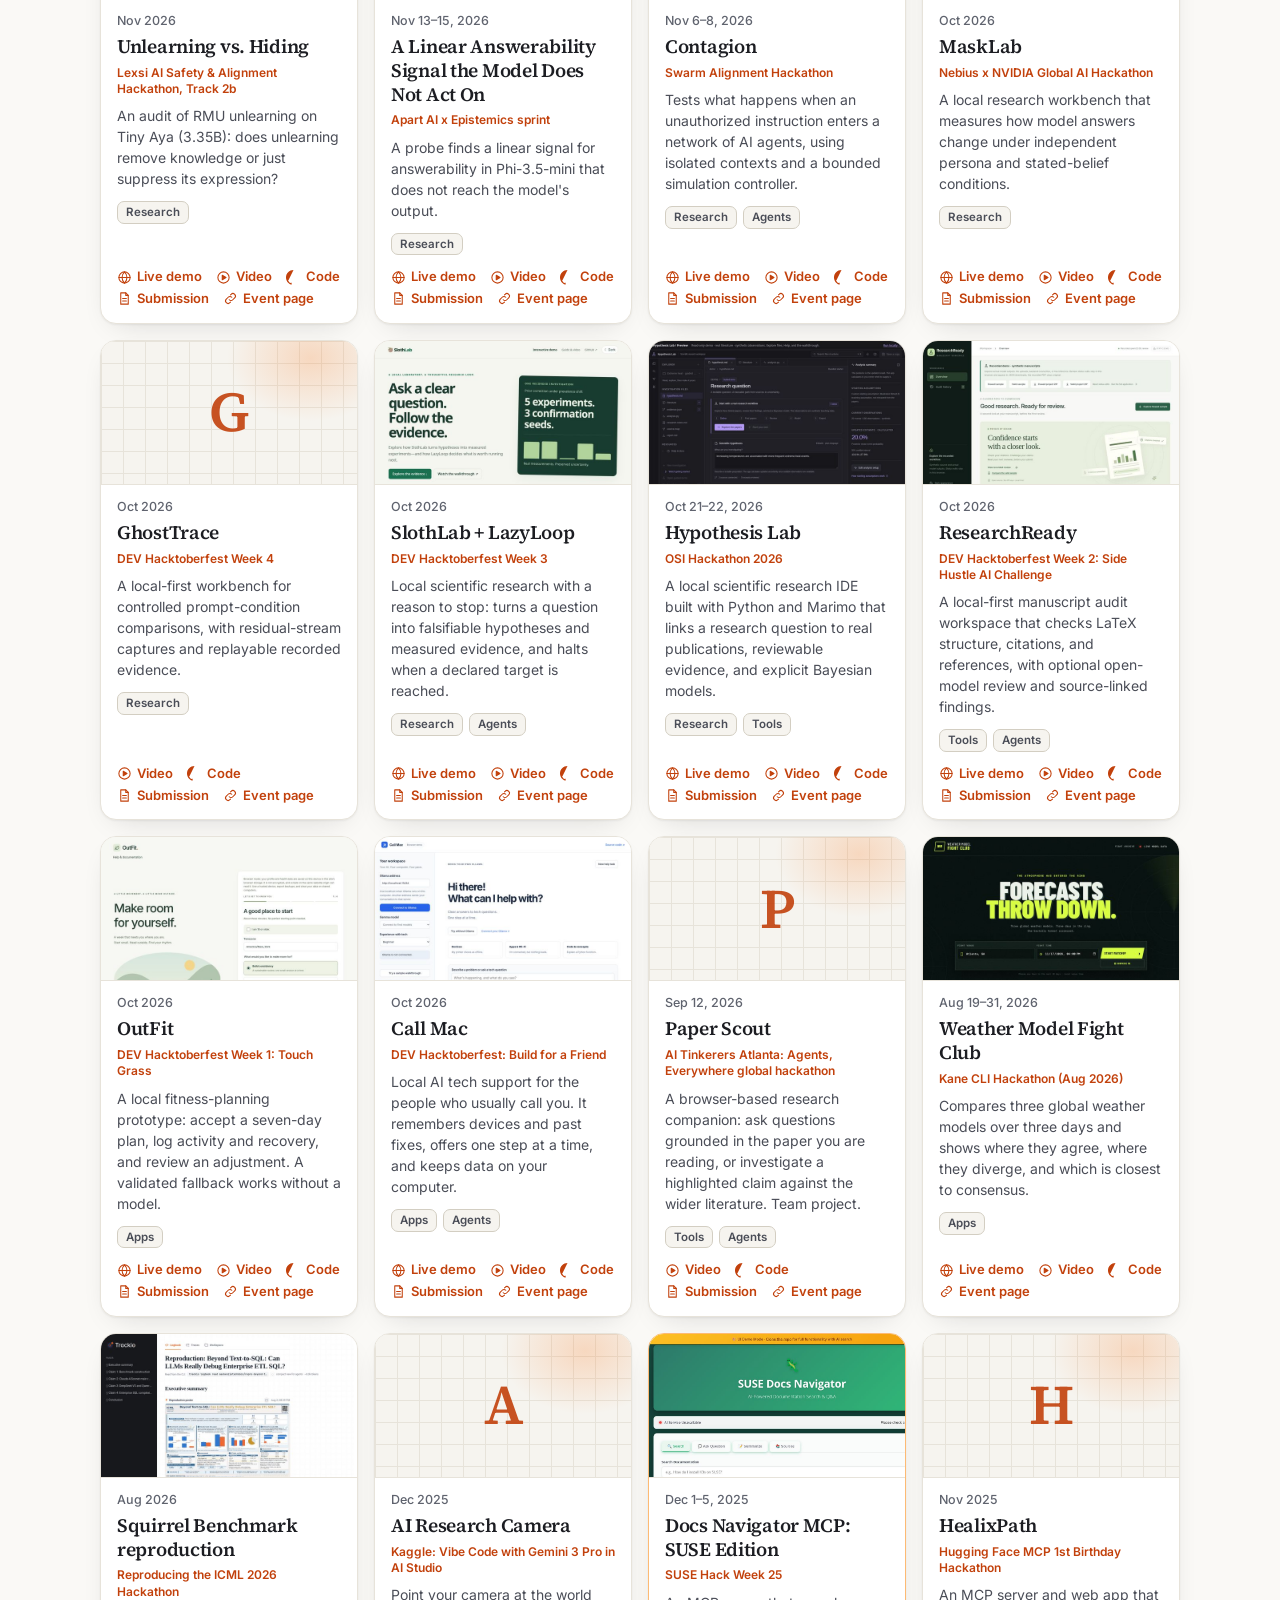
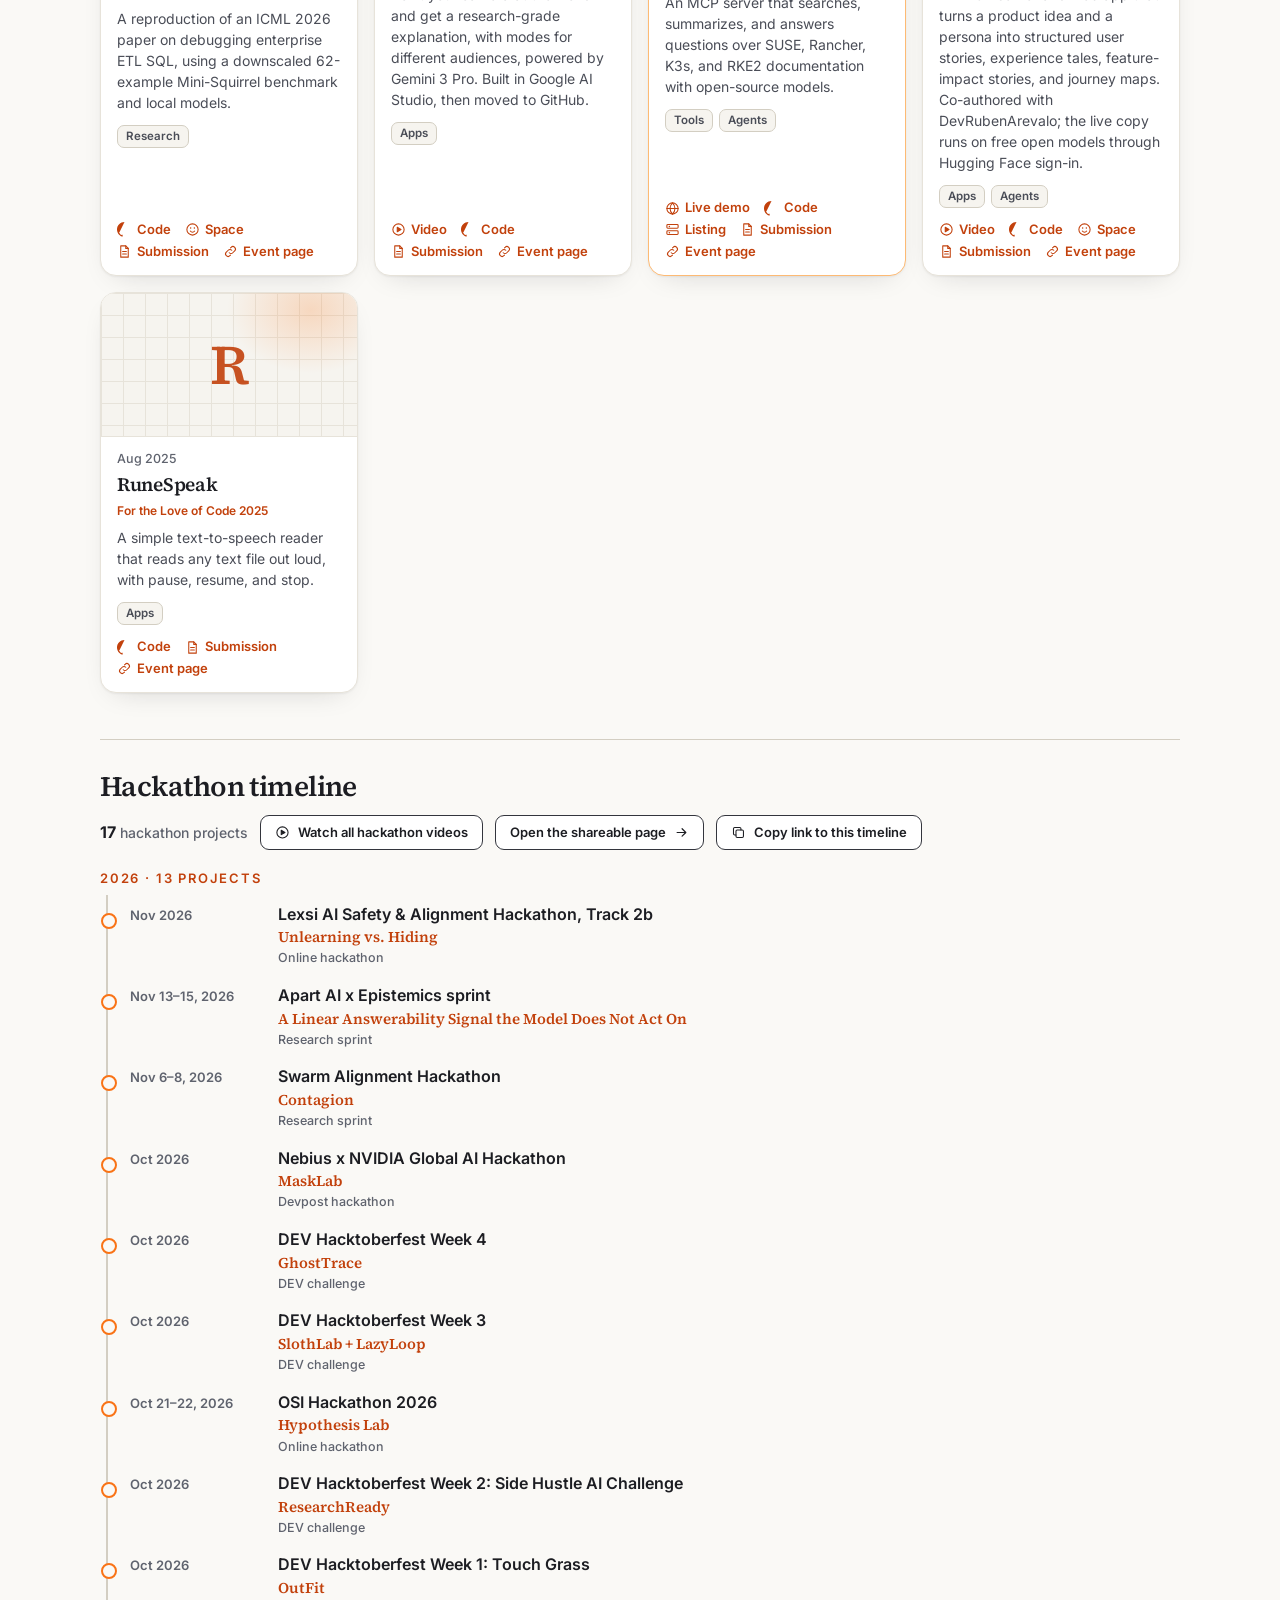
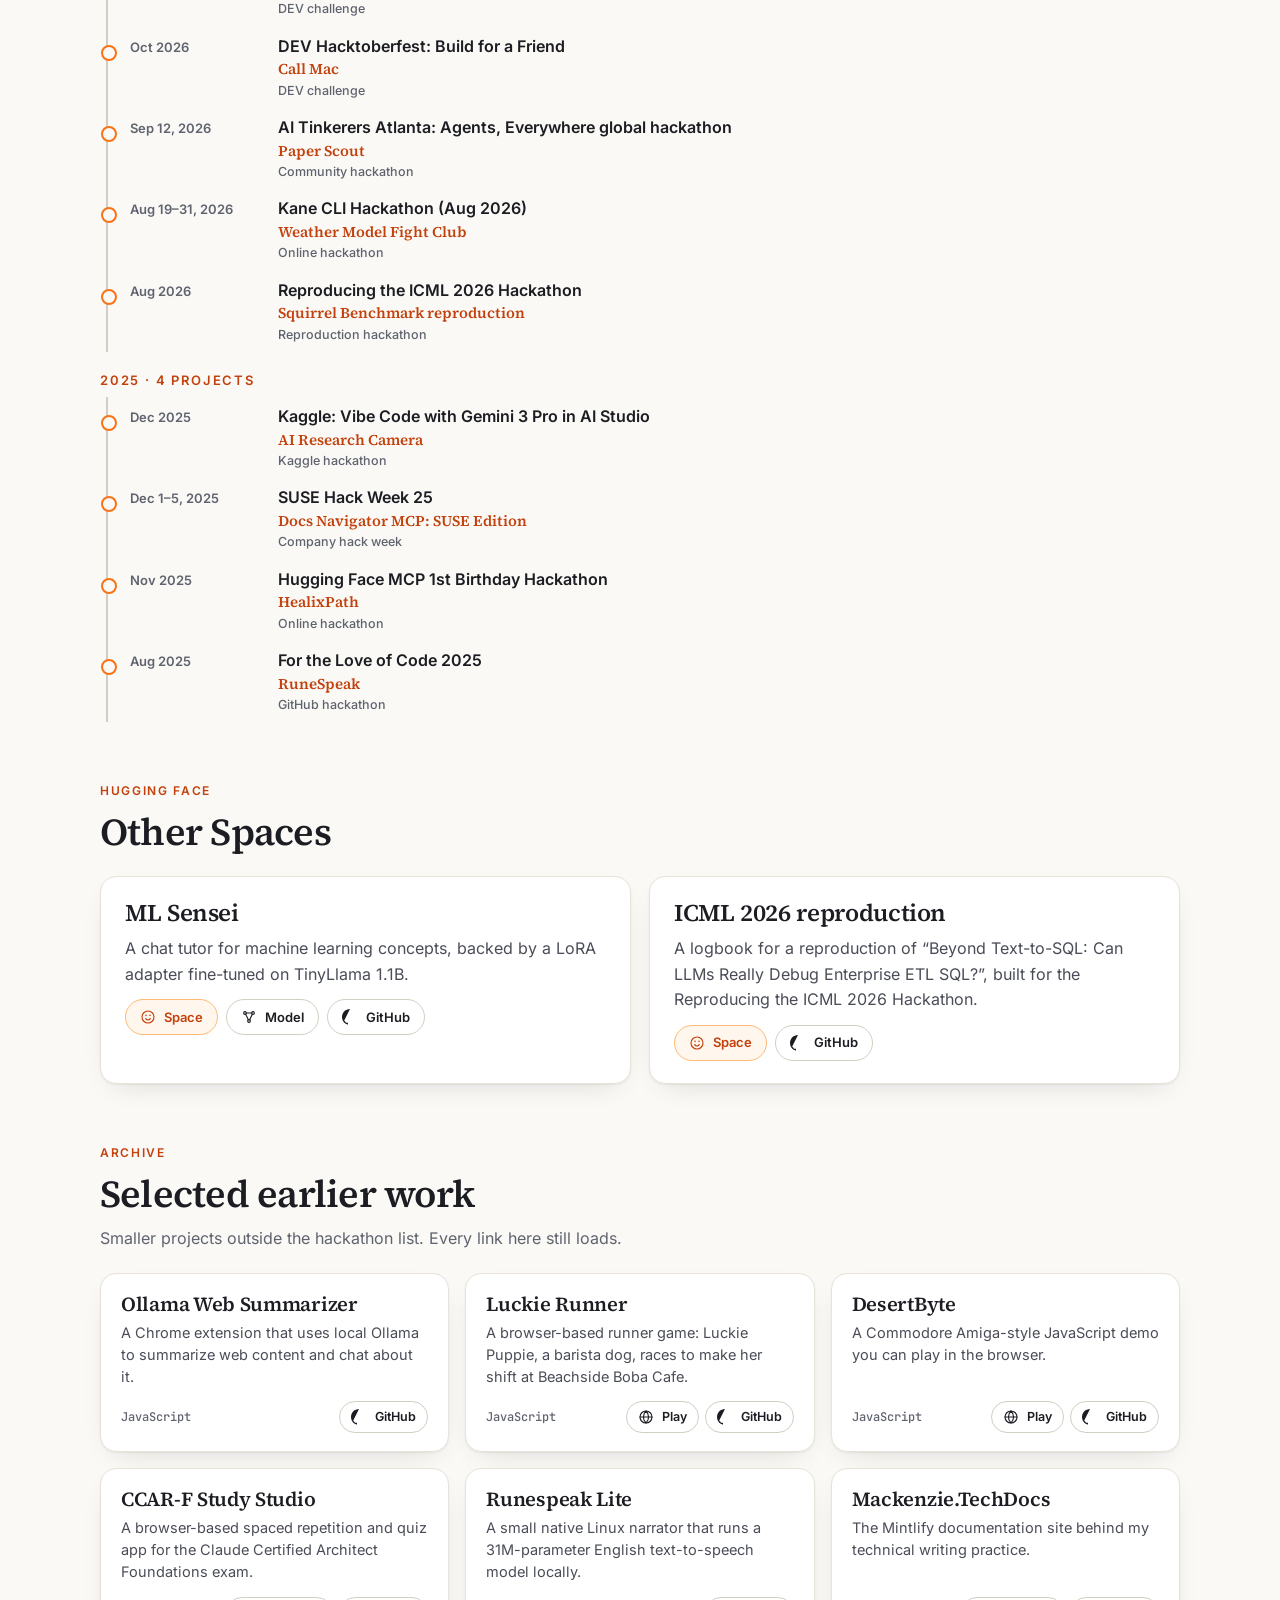
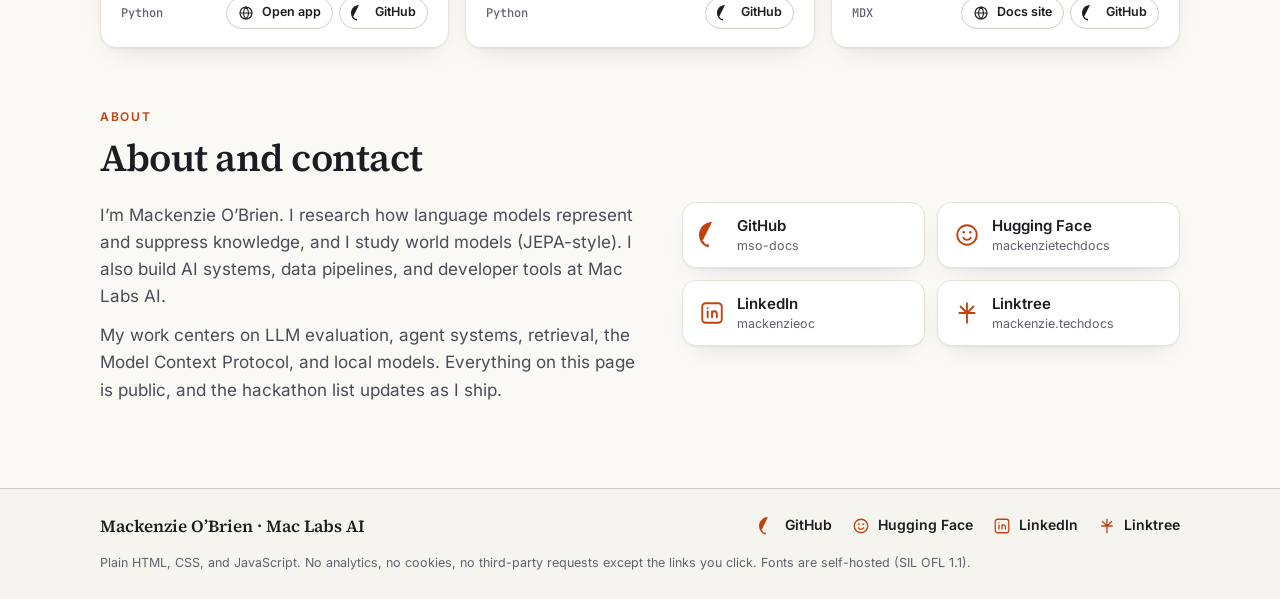
==== commit 01b7ea4f: "Redesign portfolio: research-first layout, hackathons page, HealixPath entry, SPAR card - Rebuild th" ====
--- a/index.html
+++ b/index.html
@@ -1,353 +1,329 @@
-<!DOCTYPE html>
+<!doctype html>
 <html lang="en">
 <head>
-  <meta charset="UTF-8" />
-  <meta name="viewport" content="width=device-width, initial-scale=1.0" />
-  <title>Mackenzie — Portfolio</title>
-  <link rel="preconnect" href="https://fonts.googleapis.com" />
-  <link rel="preconnect" href="https://fonts.gstatic.com" crossorigin />
-  <link href="https://fonts.googleapis.com/css2?family=Inter:wght@300;400;500;600;700&family=JetBrains+Mono:wght@400;500&display=swap" rel="stylesheet" />
-  <link rel="stylesheet" href="css/style.css" />
+<meta charset="utf-8">
+<meta name="viewport" content="width=device-width, initial-scale=1, viewport-fit=cover">
+<title>Mackenzie O&rsquo;Brien | AI safety researcher and builder, Mac Labs AI</title>
+<meta name="description" content="Portfolio of Mackenzie O&rsquo;Brien, AI safety researcher and builder at Mac Labs AI. Flagship MCP tools; research on unlearning, interpretability, and world models (JEPA-style); and every hackathon project in one place.">
+<meta name="author" content="Mackenzie O'Brien">
+<meta name="color-scheme" content="light dark">
+<meta name="theme-color" content="#faf9f6" media="(prefers-color-scheme: light)">
+<meta name="theme-color" content="#15130f" media="(prefers-color-scheme: dark)">
+<meta name="referrer" content="strict-origin-when-cross-origin">
+<link rel="canonical" href="https://mso-docs.github.io/mac-portfolio/">
+<meta property="og:type" content="website">
+<meta property="og:site_name" content="Mac Labs AI">
+<meta property="og:title" content="Mackenzie O&rsquo;Brien | AI safety researcher and builder">
+<meta property="og:description" content="Flagship MCP tools; research on unlearning, interpretability, and world models (JEPA-style); and every hackathon project in one place.">
+<meta property="og:url" content="https://mso-docs.github.io/mac-portfolio/">
+<meta property="og:image" content="https://mso-docs.github.io/mac-portfolio/assets/og-image.png">
+<meta property="og:image:width" content="1200"><meta property="og:image:height" content="630">
+<meta property="og:image:alt" content="Mackenzie O'Brien, AI safety researcher and builder at Mac Labs AI, on a warm paper background with a botanical sprig.">
+<meta name="twitter:card" content="summary_large_image">
+<link rel="icon" href="assets/favicon.svg" type="image/svg+xml">
+<link rel="icon" href="assets/favicon-32.png" sizes="32x32" type="image/png">
+<link rel="apple-touch-icon" href="assets/apple-touch-icon.png">
+<script>
+/* Set the theme before first paint so there is no flash. Saved choice wins, then the system setting. */
+(function () {
+  var t = null;
+  try { t = localStorage.getItem("theme"); } catch (e) {}
+  if (t !== "light" && t !== "dark") {
+    t = window.matchMedia && window.matchMedia("(prefers-color-scheme: dark)").matches ? "dark" : "light";
+  }
+  var r = document.documentElement;
+  r.setAttribute("data-theme", t);
+  r.classList.add("js");
+})();
+</script>
+<link rel="preload" href="assets/fonts/inter-latin-wght-normal.woff2" as="font" type="font/woff2" crossorigin>
+<link rel="preload" href="assets/fonts/source-serif-4-latin-wght-normal.woff2" as="font" type="font/woff2" crossorigin>
+<link rel="stylesheet" href="css/style.css">
 </head>
 <body>
-
-  <!-- NAV -->
-  <nav class="nav" id="nav">
-    <div class="nav-inner">
-      <a href="#" class="nav-logo">mso-docs</a>
-      <ul class="nav-links">
-        <li><a href="#about">About</a></li>
-        <li><a href="#projects">Projects</a></li>
-        <li><a href="#contact">Contact</a></li>
+<svg width="0" height="0" style="position:absolute" aria-hidden="true" focusable="false">
+  <symbol id="i-github" viewBox="0 0 16 16"><path fill="currentColor" d="M8 0C3.58 0 0 3.58 0 8c0 3.54 2.29 6.53 5.47 7.59.4.07.55-.17.55-.38 0-.19-.01-.82-.01-1.49-2.01.37-2.53-.49-2.69-.94-.09-.23-.48-.94-.82-1.13-.28-.15-.68-.52-.01-.53.63-.01 1.08.58 <IP> 1.21 1.87.87 2.33.66.07-.52.28-.87.51-1.07-1.78-.2-3.64-.89-3.64-3.95 0-.87.31-1.59.82-2.15-.08-.2-.36-1.02.08-2.12 0 0 .67-.21 2.2.82.64-.18 1.32-.27 2-.27.68 0 1.36.09 2 .27 1.53-1.04 2.2-.82 2.2-.82.44 1.1.16 1.92.08 2.12.51.56.82 1.27.82 2.15 0 3.07-1.87 3.75-3.65 3.95.29.25.54.73.54 1.48 0 1.07-.01 1.93-.01 2.2 0 .21.15.46.55.38A8.013 8.013 0 0016 8c0-4.42-3.58-8-8-8z"/></symbol>
+  <symbol id="i-hf" viewBox="0 0 24 24"><g fill="none" stroke="currentColor" stroke-width="1.7" stroke-linecap="round" stroke-linejoin="round"><circle cx="12" cy="12" r="9"/><path d="M8.5 14.5c1 1.4 2.1 2 3.5 2s2.5-.6 3.5-2"/><path d="M9 9.5h.01M15 9.5h.01" stroke-width="2.4"/></g></symbol>
+  <symbol id="i-lounge" viewBox="0 0 24 24"><g fill="none" stroke="currentColor" stroke-width="1.7" stroke-linecap="round" stroke-linejoin="round"><path d="M4 11V8a3 3 0 0 1 3-3h10a3 3 0 0 1 3 3v3"/><path d="M3 11h18v5a2 2 0 0 1-2 2H5a2 2 0 0 1-2-2z"/><path d="M6 18v2M18 18v2"/></g></symbol>
+  <symbol id="i-glama" viewBox="0 0 24 24"><g fill="none" stroke="currentColor" stroke-width="1.7" stroke-linecap="round" stroke-linejoin="round"><rect x="3" y="4" width="18" height="6" rx="1.5"/><rect x="3" y="14" width="18" height="6" rx="1.5"/><path d="M7 7h.01M7 17h.01" stroke-width="2.4"/></g></symbol>
+  <symbol id="i-globe" viewBox="0 0 24 24"><g fill="none" stroke="currentColor" stroke-width="1.7" stroke-linecap="round" stroke-linejoin="round"><circle cx="12" cy="12" r="9"/><path d="M3 12h18M12 3c2.6 2.6 3.9 5.6 3.9 9s-1.3 6.4-3.9 9c-2.6-2.6-3.9-5.6-3.9-9S9.4 5.6 12 3z"/></g></symbol>
+  <symbol id="i-play" viewBox="0 0 24 24"><g fill="none" stroke="currentColor" stroke-width="1.7" stroke-linecap="round" stroke-linejoin="round"><circle cx="12" cy="12" r="9"/><path d="M10 8.5v7l6-3.5z" fill="currentColor"/></g></symbol>
+  <symbol id="i-doc" viewBox="0 0 24 24"><g fill="none" stroke="currentColor" stroke-width="1.7" stroke-linecap="round" stroke-linejoin="round"><path d="M6 3h8l4 4v14H6z"/><path d="M14 3v4h4M9 12h6M9 16h6"/></g></symbol>
+  <symbol id="i-data" viewBox="0 0 24 24"><g fill="none" stroke="currentColor" stroke-width="1.7" stroke-linecap="round" stroke-linejoin="round"><ellipse cx="12" cy="6" rx="7" ry="3"/><path d="M5 6v6c0 1.7 3.1 3 7 3s7-1.3 7-3V6M5 12v6c0 1.7 3.1 3 7 3s7-1.3 7-3v-6"/></g></symbol>
+  <symbol id="i-model" viewBox="0 0 24 24"><g fill="none" stroke="currentColor" stroke-width="1.7" stroke-linecap="round" stroke-linejoin="round"><circle cx="6" cy="6" r="2"/><circle cx="18" cy="6" r="2"/><circle cx="12" cy="18" r="2"/><path d="M8 6h8M7 8l4 8M17 8l-4 8"/></g></symbol>
+  <symbol id="i-link" viewBox="0 0 24 24"><g fill="none" stroke="currentColor" stroke-width="1.7" stroke-linecap="round" stroke-linejoin="round"><path d="M10 14a4 4 0 0 0 5.7 0l3-3a4 4 0 0 0-5.7-5.7l-1 1"/><path d="M14 10a4 4 0 0 0-5.7 0l-3 3A4 4 0 0 0 11 18.7l1-1"/></g></symbol>
+  <symbol id="i-mic" viewBox="0 0 24 24"><g fill="none" stroke="currentColor" stroke-width="1.7" stroke-linecap="round" stroke-linejoin="round"><path d="M4 5h16v11H9l-5 4z"/><path d="M8 9h8M8 12h5"/></g></symbol>
+  <symbol id="i-linkedin" viewBox="0 0 24 24"><g fill="none" stroke="currentColor" stroke-width="1.7" stroke-linecap="round" stroke-linejoin="round"><rect x="3" y="3" width="18" height="18" rx="3"/><path d="M8 10.5V16M8 7.6v.01M12 16v-5.5M12 13c0-1.7 1-2.6 2.3-2.6S16.5 11.3 16.5 13V16"/></g></symbol>
+  <symbol id="i-tree" viewBox="0 0 24 24"><g fill="none" stroke="currentColor" stroke-width="1.7" stroke-linecap="round" stroke-linejoin="round"><path d="M12 21v-9M12 12 6 6M12 12l6-6M12 12V3M12 12 5 12M12 12l7 0"/></g></symbol>
+  <symbol id="i-sun" viewBox="0 0 24 24"><g fill="none" stroke="currentColor" stroke-width="1.8" stroke-linecap="round" stroke-linejoin="round"><circle cx="12" cy="12" r="4"/><path d="M12 2v2M12 20v2M4.9 4.9l1.4 1.4M17.7 17.7l1.4 1.4M2 12h2M20 12h2M4.9 19.1l1.4-1.4M17.7 6.3l1.4-1.4"/></g></symbol>
+  <symbol id="i-moon" viewBox="0 0 24 24"><g fill="none" stroke="currentColor" stroke-width="1.8" stroke-linecap="round" stroke-linejoin="round"><path d="M20 14.5A8 8 0 0 1 9.5 4 8 8 0 1 0 20 14.5z"/></g></symbol>
+  <symbol id="i-menu" viewBox="0 0 24 24"><g fill="none" stroke="currentColor" stroke-width="1.9" stroke-linecap="round"><path d="M4 7h16M4 12h16M4 17h16"/></g></symbol>
+  <symbol id="i-x" viewBox="0 0 24 24"><g fill="none" stroke="currentColor" stroke-width="1.9" stroke-linecap="round"><path d="M6 6l12 12M18 6 6 18"/></g></symbol>
+  <symbol id="i-tools" viewBox="0 0 24 24"><g fill="none" stroke="currentColor" stroke-width="1.6" stroke-linecap="round" stroke-linejoin="round"><path d="M14.5 6.5a4 4 0 0 0-5 5L4 17l3 3 5.5-5.5a4 4 0 0 0 5-5L15 12l-3-3z"/></g></symbol>
+  <symbol id="i-flask" viewBox="0 0 24 24"><g fill="none" stroke="currentColor" stroke-width="1.6" stroke-linecap="round" stroke-linejoin="round"><path d="M9 3h6M10 3v6l-5.5 9.5A1.5 1.5 0 0 0 5.8 21h12.4a1.5 1.5 0 0 0 1.3-2.5L14 9V3"/><path d="M7.5 15h9"/></g></symbol>
+  <symbol id="i-trophy" viewBox="0 0 24 24"><g fill="none" stroke="currentColor" stroke-width="1.6" stroke-linecap="round" stroke-linejoin="round"><path d="M7 4h10v5a5 5 0 0 1-10 0z"/><path d="M7 6H4v1a3 3 0 0 0 3 3M17 6h3v1a3 3 0 0 1-3 3M12 14v4M8 21h8M9.5 18h5"/></g></symbol>
+  <symbol id="i-cal" viewBox="0 0 24 24"><g fill="none" stroke="currentColor" stroke-width="1.6" stroke-linecap="round" stroke-linejoin="round"><rect x="3.5" y="5" width="17" height="15.5" rx="2.5"/><path d="M3.5 10h17M8 3v4M16 3v4"/></g></symbol>
+  <symbol id="i-arrow" viewBox="0 0 24 24"><g fill="none" stroke="currentColor" stroke-width="1.9" stroke-linecap="round" stroke-linejoin="round"><path d="M5 12h14M13 6l6 6-6 6"/></g></symbol>
+  <symbol id="i-copy" viewBox="0 0 24 24"><g fill="none" stroke="currentColor" stroke-width="1.7" stroke-linecap="round" stroke-linejoin="round"><rect x="8" y="8" width="12" height="12" rx="2"/><path d="M16 8V6a2 2 0 0 0-2-2H6a2 2 0 0 0-2 2v8a2 2 0 0 0 2 2h2"/></g></symbol>
+</svg>
+
+<a class="skip" href="#main">Skip to content</a>
+
+<header class="site-header">
+  <nav class="nav wrap" aria-label="Primary">
+    <a class="wordmark" href="#top" aria-label="Mac Labs AI, back to top">Mac Labs AI</a>
+    <button class="menu-btn" type="button" aria-expanded="false" aria-controls="nav-links">
+      <svg class="ic ic-open" aria-hidden="true"><use href="#i-menu"/></svg>
+      <svg class="ic ic-close" aria-hidden="true"><use href="#i-x"/></svg>
+      <span class="sr-only">Menu</span>
+    </button>
+    <ul class="nav-links" id="nav-links">
+      <li><a href="#flagship">Flagship</a></li>
+      <li><a href="#research">Research</a></li>
+      <li><a href="#hackathons">Hackathons</a></li>
+      <li><a href="hackathons/">All hackathons</a></li>
+      <li><a href="#about">About</a></li>
+      <li><a href="https://github.com/mso-docs" rel="noopener">GitHub</a></li>
+      <li><a href="https://huggingface.co/mackenzietechdocs" rel="noopener">Hugging Face</a></li>
+    </ul>
+    <button class="theme-toggle" id="theme-toggle" type="button" aria-label="Switch to dark mode" title="Switch theme">
+      <svg class="ic ic-sun" aria-hidden="true"><use href="#i-sun"/></svg>
+      <svg class="ic ic-moon" aria-hidden="true"><use href="#i-moon"/></svg>
+    </button>
+  </nav>
+</header>
+
+<main id="main">
+<section class="hero wrap" id="top" aria-labelledby="h-hero">
+  <div class="hero-copy">
+    <p class="eyebrow">Mac Labs AI</p>
+    <h1 id="h-hero">Mackenzie O&rsquo;Brien</h1>
+    <p class="lede">AI safety researcher and builder at Mac Labs AI. Interpretability, unlearning, world models (JEPA-style), and tools that make documentation answerable.</p>
+    <div class="cta">
+      <a class="btn btn-primary" href="#flagship">See flagship tools</a>
+      <a class="btn btn-ghost" href="#research">Read the research</a>
+    </div>
+    <ul class="stats" id="stats" aria-label="Portfolio at a glance">
+      <li class="stat"><svg class="ic" aria-hidden="true"><use href="#i-tools"/></svg><span class="stat-text"><strong data-stat="flagship">2</strong><span>Flagship MCP tools</span></span></li>
+      <li class="stat"><svg class="ic" aria-hidden="true"><use href="#i-flask"/></svg><span class="stat-text"><strong data-stat="research">2</strong><span>Research papers</span></span></li>
+      <li class="stat"><svg class="ic" aria-hidden="true"><use href="#i-trophy"/></svg><span class="stat-text"><strong data-stat="hackathons">17</strong><span>Hackathon projects</span></span></li>
+      <li class="stat"><svg class="ic" aria-hidden="true"><use href="#i-cal"/></svg><span class="stat-text"><strong data-stat="since">Aug 2025</strong><span>First hackathon</span></span></li>
+    </ul>
+  </div>
+  <div class="hero-art" aria-hidden="true"><svg class="sprig" viewBox="0 0 330 420" fill="none" stroke="currentColor" stroke-width="1.2" stroke-linecap="round" stroke-linejoin="round" aria-hidden="true" focusable="false"><path d="M210 400 C230 250 90 180 120 20" /><path d="M210.9 349.2 Q243.0 343.3 256.7 313.6 Q224.5 319.5 210.9 349.2Z" /><path d="M210.9 349.2 L253.0 316.4" opacity=".5" /><path d="M210.9 349.2 Q191.5 322.8 158.8 323.6 Q178.2 349.9 210.9 349.2Z" /><path d="M210.9 349.2 L163.0 325.6" opacity=".5" /><path d="M206.7 323.5 Q236.5 314.3 246.1 284.6 Q216.3 293.7 206.7 323.5Z" /><path d="M206.7 323.5 L243.0 287.7" opacity=".5" /><path d="M206.7 323.5 Q185.3 300.7 154.4 305.0 Q175.8 327.8 206.7 323.5Z" /><path d="M206.7 323.5 L158.6 306.5" opacity=".5" /><path d="M199.9 299.0 Q227.3 287.5 233.6 258.4 Q206.2 269.9 199.9 299.0Z" /><path d="M199.9 299.0 L230.9 261.7" opacity=".5" /><path d="M199.9 299.0 Q177.5 279.4 148.6 286.5 Q171.0 306.1 199.9 299.0Z" /><path d="M199.9 299.0 L152.7 287.5" opacity=".5" /><path d="M191.1 275.5 Q216.3 262.6 220.2 234.6 Q195.0 247.5 191.1 275.5Z" /><path d="M191.1 275.5 L217.8 237.9" opacity=".5" /><path d="M191.1 275.5 Q168.4 258.6 141.6 267.4 Q164.2 284.3 191.1 275.5Z" /><path d="M191.1 275.5 L145.5 268.0" opacity=".5" /><path d="M180.8 252.8 Q204.1 239.3 206.4 212.6 Q183.2 226.0 180.8 252.8Z" /><path d="M180.8 252.8 L204.4 215.8" opacity=".5" /><path d="M180.8 252.8 Q158.6 237.8 133.5 247.4 Q155.8 262.4 180.8 252.8Z" /><path d="M180.8 252.8 L137.3 247.8" opacity=".5" /><path d="M169.7 230.3 Q191.4 217.1 192.9 191.8 Q171.3 205.0 169.7 230.3Z" /><path d="M169.7 230.3 L191.1 194.9" opacity=".5" /><path d="M169.7 230.3 Q148.4 216.7 124.9 226.4 Q146.3 240.0 169.7 230.3Z" /><path d="M169.7 230.3 L128.5 226.7" opacity=".5" /><path d="M158.3 208.0 Q178.7 195.6 180.2 171.7 Q159.8 184.2 158.3 208.0Z" /><path d="M158.3 208.0 L178.5 174.6" opacity=".5" /><path d="M158.3 208.0 Q138.2 195.2 116.1 204.3 Q136.2 217.1 158.3 208.0Z" /><path d="M158.3 208.0 L119.5 204.6" opacity=".5" /><path d="M147.2 185.5 Q166.6 174.3 168.7 152.0 Q149.2 163.2 147.2 185.5Z" /><path d="M147.2 185.5 L166.9 154.7" opacity=".5" /><path d="M147.2 185.5 Q128.6 172.9 107.7 180.9 Q126.3 193.5 147.2 185.5Z" /><path d="M147.2 185.5 L110.8 181.3" opacity=".5" /><path d="M136.9 162.5 Q155.6 153.0 158.6 132.2 Q139.9 141.7 136.9 162.5Z" /><path d="M136.9 162.5 L156.8 134.6" opacity=".5" /><path d="M136.9 162.5 Q120.2 149.9 100.3 156.3 Q117.0 168.9 136.9 162.5Z" /><path d="M136.9 162.5 L103.2 156.8" opacity=".5" /><path d="M128.1 138.7 Q146.1 131.2 150.3 112.1 Q132.3 119.6 128.1 138.7Z" /><path d="M128.1 138.7 L148.5 114.2" opacity=".5" /><path d="M128.1 138.7 Q113.5 125.8 94.5 130.3 Q109.1 143.2 128.1 138.7Z" /><path d="M128.1 138.7 L97.2 131.0" opacity=".5" /><path d="M121.2 113.7 Q138.5 108.5 144.1 91.3 Q126.8 96.6 121.2 113.7Z" /><path d="M121.2 113.7 L142.2 93.1" opacity=".5" /><path d="M121.2 113.7 Q108.9 100.6 91.1 103.1 Q103.4 116.2 121.2 113.7Z" /><path d="M121.2 113.7 L93.5 103.9" opacity=".5" /><path d="M117.0 87.4 Q133.3 84.4 140.2 69.4 Q123.9 72.4 117.0 87.4Z" /><path d="M117.0 87.4 L138.3 70.8" opacity=".5" /><path d="M117.0 87.4 Q107.1 74.1 90.6 74.5 Q100.4 87.8 117.0 87.4Z" /><path d="M117.0 87.4 L92.7 75.5" opacity=".5" /><path d="M115.8 59.5 Q130.9 58.6 138.9 45.8 Q123.8 46.6 115.8 59.5Z" /><path d="M115.8 59.5 L137.0 46.8" opacity=".5" /><path d="M115.8 59.5 Q108.4 46.3 93.4 44.8 Q100.8 57.9 115.8 59.5Z" /><path d="M115.8 59.5 L95.2 45.9" opacity=".5" /><path d="M120.0 20.0 Q110.0 -10.0 124.0 -32.0 Q140.0 -8.0 120.0 20.0Z" /></svg></div>
+</section>
+
+<section class="section wrap" id="flagship" aria-labelledby="h-flagship">
+  <header class="section-head">
+    <p class="kicker">Flagship</p>
+    <h2 id="h-flagship">Flagship MCP tools</h2>
+    <p class="section-sub">Documentation assistants that speak the Model Context Protocol, so any MCP client can ask questions across your docs.</p>
+  </header>
+  <div class="flagship-grid">
+    <article class="card flagship-card" data-flagship>
+      <img class="shot" src="assets/img/flagship-docsnavigator.jpg" width="960" height="480" loading="lazy" alt="Screenshot of the DocsNavigator MCP Space: a purple header reading Docs Navigator MCP and tabs for Chat, Analysis, Stats, and Settings.">
+      <div class="card-body">
+        <h3>DocsNavigator MCP</h3>
+        <p class="tagline">Ask questions across your docs from any MCP client.</p>
+        <p>An MCP server with a Gradio app that answers questions over your documentation files. It combines full-text search, Claude, and OCR for scanned PDFs and images.</p>
+        <p class="origin">My original project, built because I needed to navigate docs. It became the basis for the SUSE Edition I built for SUSE Hack Week 25.</p>
+        <ul class="links" aria-label="DocsNavigator MCP links">
+          <li><a class="pill pill-primary" href="https://huggingface.co/spaces/mackenzietechdocs/DocsNavigatorMCP" rel="noopener"><svg class="ic" aria-hidden="true"><use href="#i-hf"/></svg>Hugging Face Space</a></li>
+          <li><a class="pill" href="https://ai.lounge.ai/@mackenzietechdocs/hf-docsnavigatormcp" rel="noopener"><svg class="ic" aria-hidden="true"><use href="#i-lounge"/></svg>AI Lounge</a></li>
+          <li><a class="pill" href="https://github.com/mso-docs/Docs-Navigator" rel="noopener"><svg class="ic" aria-hidden="true"><use href="#i-github"/></svg>GitHub</a></li>
+        </ul>
+      </div>
+    </article>
+    <article class="card flagship-card suse" data-flagship>
+      <img class="shot" src="assets/img/flagship-suse.jpg" width="960" height="480" loading="lazy" alt="Screenshot of the SUSE Docs Navigator UI demo: a green header with a gecko, a search box, and tabs for Search, Ask Question, Summarize, and Sources.">
+      <div class="card-body">
+        <h3>Docs Navigator MCP: <span class="edition">SUSE Edition</span></h3>
+        <p class="tagline"><span class="tag tag-event">Built for SUSE Hack Week 25</span></p>
+        <p>Search, summarize, and ask questions across SUSE, Rancher, K3s, RKE2, Longhorn, Harvester, NeuVector, and Kubewarden docs using local open-source models. It also runs as an MCP server for Claude Desktop.</p>
+        <ul class="links" aria-label="SUSE Edition links">
+          <li><a class="pill pill-primary" href="https://glama.ai/mcp/servers/mso-docs/Docs-Navigator-MCP-SUSE-Edition" rel="noopener"><svg class="ic" aria-hidden="true"><use href="#i-glama"/></svg>Glama</a></li>
+          <li><a class="pill" href="https://github.com/mso-docs/Docs-Navigator-MCP-SUSE-Edition" rel="noopener"><svg class="ic" aria-hidden="true"><use href="#i-github"/></svg>GitHub</a></li>
+          <li><a class="pill" href="https://mso-docs.github.io/Docs-Navigator-MCP-SUSE-Edition/" rel="noopener"><svg class="ic" aria-hidden="true"><use href="#i-globe"/></svg>Live UI demo</a></li>
+        </ul>
+        <p class="fine">An independent project, not an official SUSE product.</p>
+      </div>
+    </article>
+  </div>
+</section>
+
+<section class="section wrap" id="research" aria-labelledby="h-research">
+  <header class="section-head">
+    <p class="kicker">Research</p>
+    <h2 id="h-research">Research</h2>
+    <p class="section-sub">Two completed sprint papers on what models know, what they suppress, and what they act on, plus a SPAR Fall 2026 project and JEPA-style world models research, both in progress. Code, data, and models for the completed papers are public.</p>
+  </header>
+  <div class="research-list">
+    <article class="card research-row" data-research>
+      <img class="thumb" src="assets/img/research-lexsi.jpg" width="960" height="504" loading="lazy" alt="Cover art for the Lexsi project: Unlearning vs. Hiding, with a pale ghost figure inside a network of nodes.">
+      <div class="card-body">
+        <p class="tag-row"><span class="tag tag-event">Lexsi AI Safety &amp; Alignment Hackathon, Track 2b</span></p>
+        <h3>Lexsi: Unlearning vs. Hiding in Tiny Aya</h3>
+        <p>An audit of Representation Misdirection for Unlearning (RMU) on Tiny Aya (3.35B). RMU suppresses the injected facts at the output, but this audit does not claim erasure.</p>
+        <ul class="links" aria-label="Lexsi links">
+          <li><a class="pill pill-primary" href="https://mso-docs.github.io/Lexsi-Unlearning/" rel="noopener"><svg class="ic" aria-hidden="true"><use href="#i-doc"/></svg>Paper and site</a></li>
+          <li><a class="pill" href="https://youtu.be/BuCfLNA-gfc" rel="noopener"><svg class="ic" aria-hidden="true"><use href="#i-play"/></svg>Video</a></li>
+          <li><a class="pill" href="https://github.com/mso-docs/Lexsi-Unlearning" rel="noopener"><svg class="ic" aria-hidden="true"><use href="#i-github"/></svg>Code</a></li>
+          <li><a class="pill" href="https://huggingface.co/spaces/mackenzietechdocs/lexsi-unlearning-demo" rel="noopener"><svg class="ic" aria-hidden="true"><use href="#i-hf"/></svg>Space</a></li>
+          <li><a class="pill" href="https://huggingface.co/collections/mackenzietechdocs/lexsi-unlearning-vs-hiding-6af7ae6b51c779a9e34418c6" rel="noopener"><svg class="ic" aria-hidden="true"><use href="#i-model"/></svg>Models</a></li>
+          <li><a class="pill" href="https://huggingface.co/datasets/mackenzietechdocs/lexsi-unlearning-eval" rel="noopener"><svg class="ic" aria-hidden="true"><use href="#i-data"/></svg>Dataset</a></li>
+          <li><a class="pill" href="https://huggingface.co/collections/mackenzietechdocs/lexsi-unlearning-vs-hiding-datasets-6afa5b350a621b28fe307358" rel="noopener"><svg class="ic" aria-hidden="true"><use href="#i-link"/></svg>Dataset collection</a></li>
+        </ul>
+      </div>
+    </article>
+    <article class="card research-row" data-research>
+      <img class="thumb" src="assets/img/research-apart.jpg" width="960" height="504" loading="lazy" alt="Cover art for the Apart project: A Linear Answerability Signal That the Model Does Not Act On, with a line chart on a dark background.">
+      <div class="card-body">
+        <p class="tag-row"><span class="tag tag-event">Apart AI x Epistemics sprint participant</span></p>
+        <h3>A Linear Answerability Signal That the Model Does Not Act On</h3>
+        <p>A linear probe finds a signal for answerability in Phi-3.5-mini&rsquo;s hidden states, yet the model&rsquo;s output does not follow it. Probe AUROC reaches 0.906 on SQuAD 2.0.</p>
+        <ul class="links" aria-label="Apart project links">
+          <li><a class="pill pill-primary" href="https://mso-docs.github.io/Apart-Epistemics/" rel="noopener"><svg class="ic" aria-hidden="true"><use href="#i-doc"/></svg>Paper and site</a></li>
+          <li><a class="pill" href="https://youtu.be/og3AKyBByQw" rel="noopener"><svg class="ic" aria-hidden="true"><use href="#i-play"/></svg>Video</a></li>
+          <li><a class="pill" href="https://github.com/mso-docs/Apart-Epistemics" rel="noopener"><svg class="ic" aria-hidden="true"><use href="#i-github"/></svg>Code</a></li>
+          <li><a class="pill" href="https://huggingface.co/datasets/mackenzietechdocs/apart-epistemics-phi35-abstention" rel="noopener"><svg class="ic" aria-hidden="true"><use href="#i-data"/></svg>Dataset</a></li>
+          <li><a class="pill" href="https://apartresearch.com/sprints/projects/a-linear-answerability-signal-that-the-model-does-not-act-on-feuho1zptz" rel="noopener"><svg class="ic" aria-hidden="true"><use href="#i-link"/></svg>Sprint page</a></li>
+        </ul>
+      </div>
+    </article>
+    <article class="card research-row is-progress" id="spar">
+      <div class="thumb thumb-placeholder" aria-hidden="true">
+        <span class="art-kicker">In progress</span>
+        <span class="art-title">Moral Shadowbanning</span>
+      </div>
+      <div class="card-body">
+        <p class="tag-row"><span class="tag tag-status">In progress</span> <span class="tag tag-event">SPAR Fall 2026, research participant</span></p>
+        <h3>Moral Shadowbanning: Is Conversational AI Less Helpful, Honest, or Harmless to Users Deemed to Have Poor Moral Character?</h3>
+        <p>This project investigates whether LLMs undergo persona selection based on a user&rsquo;s inferred moral character, conditionally degrading their alignment across three core dimensions: helpfulness, honesty, and harmlessness.</p>
+        <p class="fine">Paper and code forthcoming.</p>
+        <ul class="links" aria-label="SPAR project links">
+          <li><a class="pill pill-primary" href="https://sparai.org/projects/f26/reckqc5o81AtSxOFU/" rel="noopener"><svg class="ic" aria-hidden="true"><use href="#i-link"/></svg>SPAR project page</a></li>
+        </ul>
+      </div>
+    </article>
+    <article class="card research-row is-progress" id="world-models">
+      <div class="thumb thumb-placeholder" aria-hidden="true">
+        <span class="art-kicker">In progress</span>
+        <span class="art-title">JEPA-style world models</span>
+      </div>
+      <div class="card-body">
+        <p class="tag-row"><span class="tag tag-status">In progress</span> <span class="tag tag-event">Research collaboration, in progress</span></p>
+        <h3>JEPA-style world models</h3>
+        <p>Researching JEPA-style world models for time-series event forecasting, including how event-probability forecasts should be calibrated when event rates change, and building on KITE.</p>
+        <ul class="links" aria-label="World models research links">
+          <li><a class="pill pill-primary" href="https://arxiv.org/abs/2610.12738" rel="noopener"><svg class="ic" aria-hidden="true"><use href="#i-link"/></svg>KITE paper</a></li>
+        </ul>
+      </div>
+    </article>
+  </div>
+</section>
+
+<section class="section wrap" id="hackathons" aria-labelledby="h-hack">
+  <header class="section-head">
+    <p class="kicker">Hackathons</p>
+    <h2 id="h-hack">Hackathon projects</h2>
+    <p class="section-sub"><strong class="count" id="hack-total">17</strong> projects at <strong class="count" id="hack-events">17</strong> events since <span id="hack-since">August 2025</span>. Newest first. Each card shows the event and its date. <a class="inline-link" href="hackathons/">See the full list with every event, submission, and video link <svg class="ic" aria-hidden="true"><use href="#i-arrow"/></svg></a></p>
+  </header>
+  <div class="filter-bar" role="group" aria-label="Filter hackathon projects by category" id="filters"></div>
+  <p class="sr-only" id="filter-status" role="status" aria-live="polite"></p>
+  <ul class="grid" id="project-grid" aria-label="Hackathon projects">
+    <li class="grid-fallback">Loading hackathon projects. If this does not load, browse <a href="https://github.com/mso-docs?tab=repositories">all repositories on GitHub</a>.</li>
+  </ul>
+
+  <div class="timeline-wrap" id="timeline">
+    <header class="timeline-head">
+      <h3>Hackathon timeline</h3>
+      <div class="timeline-tools">
+        <span class="timeline-total"><strong id="timeline-total">17</strong> hackathon projects</span>
+        <a class="btn btn-small btn-ghost" data-playlist href="https://www.youtube.com/playlist?list=PLS06olZGZM-M" rel="noopener"><svg class="ic" aria-hidden="true"><use href="#i-play"/></svg><span>Watch all hackathon videos</span></a>
+        <a class="btn btn-small btn-ghost" href="hackathons/"><span>Open the shareable page</span><svg class="ic" aria-hidden="true"><use href="#i-arrow"/></svg></a>
+        <button class="btn btn-small btn-ghost" type="button" id="copy-timeline" hidden><svg class="ic" aria-hidden="true"><use href="#i-copy"/></svg><span>Copy link to this timeline</span></button>
+      </div>
+    </header>
+    <div id="timeline-body"></div>
+  </div>
+</section>
+
+<section class="section wrap" id="spaces" aria-labelledby="h-spaces">
+  <header class="section-head">
+    <p class="kicker">Hugging Face</p>
+    <h2 id="h-spaces">Other Spaces</h2>
+  </header>
+  <div class="mini-grid">
+    <article class="card mini">
+      <h3>ML Sensei</h3>
+      <p>A chat tutor for machine learning concepts, backed by a LoRA adapter fine-tuned on TinyLlama 1.1B.</p>
+      <ul class="links">
+        <li><a class="pill pill-primary" href="https://huggingface.co/spaces/mackenzietechdocs/ml-sensei-chat" rel="noopener"><svg class="ic" aria-hidden="true"><use href="#i-hf"/></svg>Space</a></li>
+        <li><a class="pill" href="https://huggingface.co/mackenzietechdocs/ml-sensei-lora-tinyllama-1.1b" rel="noopener"><svg class="ic" aria-hidden="true"><use href="#i-model"/></svg>Model</a></li>
+        <li><a class="pill" href="https://github.com/mso-docs/ml-sensei-lora" rel="noopener"><svg class="ic" aria-hidden="true"><use href="#i-github"/></svg>GitHub</a></li>
       </ul>
+    </article>
+    <article class="card mini">
+      <h3>ICML 2026 reproduction</h3>
+      <p>A logbook for a reproduction of &ldquo;Beyond Text-to-SQL: Can LLMs Really Debug Enterprise ETL SQL?&rdquo;, built for the Reproducing the ICML 2026 Hackathon.</p>
+      <ul class="links">
+        <li><a class="pill pill-primary" href="https://huggingface.co/spaces/mackenzietechdocs/repro-beyond-text-to-sql-can-llms-really-debug-enterprise-etl-sql" rel="noopener"><svg class="ic" aria-hidden="true"><use href="#i-hf"/></svg>Space</a></li>
+        <li><a class="pill" href="https://github.com/mso-docs/ICML-2026-OpenResearch-Evals" rel="noopener"><svg class="ic" aria-hidden="true"><use href="#i-github"/></svg>GitHub</a></li>
+      </ul>
+    </article>
+  </div>
+</section>
+
+<section class="section wrap" id="earlier" aria-labelledby="h-earlier">
+  <header class="section-head">
+    <p class="kicker">Archive</p>
+    <h2 id="h-earlier">Selected earlier work</h2>
+    <p class="section-sub">Smaller projects outside the hackathon list. Every link here still loads.</p>
+  </header>
+  <ul class="earlier-list">
+    <li class="card earlier"><div><h3>Ollama Web Summarizer</h3><p>A Chrome extension that uses local Ollama to summarize web content and chat about it.</p></div><div class="earlier-foot"><span class="lang">JavaScript</span><span class="earlier-links"><a class="pill" href="https://github.com/mso-docs/Ollama-Web-Summarizer" rel="noopener"><svg class="ic" aria-hidden="true"><use href="#i-github"/></svg>GitHub</a></span></div></li>
+    <li class="card earlier"><div><h3>Luckie Runner</h3><p>A browser-based runner game: Luckie Puppie, a barista dog, races to make her shift at Beachside Boba Cafe.</p></div><div class="earlier-foot"><span class="lang">JavaScript</span><span class="earlier-links"><a class="pill" href="https://mso-docs.github.io/Luckie-Runner/" rel="noopener"><svg class="ic" aria-hidden="true"><use href="#i-globe"/></svg>Play</a><a class="pill" href="https://github.com/mso-docs/Luckie-Runner" rel="noopener"><svg class="ic" aria-hidden="true"><use href="#i-github"/></svg>GitHub</a></span></div></li>
+    <li class="card earlier"><div><h3>DesertByte</h3><p>A Commodore Amiga-style JavaScript demo you can play in the browser.</p></div><div class="earlier-foot"><span class="lang">JavaScript</span><span class="earlier-links"><a class="pill" href="https://mso-docs.github.io/DesertByte/" rel="noopener"><svg class="ic" aria-hidden="true"><use href="#i-globe"/></svg>Play</a><a class="pill" href="https://github.com/mso-docs/DesertByte" rel="noopener"><svg class="ic" aria-hidden="true"><use href="#i-github"/></svg>GitHub</a></span></div></li>
+    <li class="card earlier"><div><h3>CCAR-F Study Studio</h3><p>A browser-based spaced repetition and quiz app for the Claude Certified Architect Foundations exam.</p></div><div class="earlier-foot"><span class="lang">Python</span><span class="earlier-links"><a class="pill" href="https://mso-docs.github.io/CCAR-F-Practice/" rel="noopener"><svg class="ic" aria-hidden="true"><use href="#i-globe"/></svg>Open app</a><a class="pill" href="https://github.com/mso-docs/CCAR-F-Practice" rel="noopener"><svg class="ic" aria-hidden="true"><use href="#i-github"/></svg>GitHub</a></span></div></li>
+    <li class="card earlier"><div><h3>Runespeak Lite</h3><p>A small native Linux narrator that runs a 31M-parameter English text-to-speech model locally.</p></div><div class="earlier-foot"><span class="lang">Python</span><span class="earlier-links"><a class="pill" href="https://github.com/mso-docs/runespeak-lite" rel="noopener"><svg class="ic" aria-hidden="true"><use href="#i-github"/></svg>GitHub</a></span></div></li>
+    <li class="card earlier"><div><h3>Mackenzie.TechDocs</h3><p>The Mintlify documentation site behind my technical writing practice.</p></div><div class="earlier-foot"><span class="lang">MDX</span><span class="earlier-links"><a class="pill" href="https://mackenzietechdocs.mintlify.app/" rel="noopener"><svg class="ic" aria-hidden="true"><use href="#i-globe"/></svg>Docs site</a><a class="pill" href="https://github.com/mso-docs/docs" rel="noopener"><svg class="ic" aria-hidden="true"><use href="#i-github"/></svg>GitHub</a></span></div></li>
+  </ul>
+</section>
+
+<section class="section wrap about" id="about" aria-labelledby="h-about">
+  <header class="section-head">
+    <p class="kicker">About</p>
+    <h2 id="h-about">About and contact</h2>
+  </header>
+  <div class="about-grid">
+    <div>
+      <p>I&rsquo;m Mackenzie O&rsquo;Brien. I research how language models represent and suppress knowledge, and I study world models (JEPA-style). I also build AI systems, data pipelines, and developer tools at Mac Labs AI.</p>
+      <p>My work centers on LLM evaluation, agent systems, retrieval, the Model Context Protocol, and local models. Everything on this page is public, and the hackathon list updates as I ship.</p>
     </div>
-  </nav>
-
-  <!-- HERO -->
-  <section class="hero" id="about">
-    <div class="hero-bg">
-      <div class="orb orb-1"></div>
-      <div class="orb orb-2"></div>
-      <div class="orb orb-3"></div>
-    </div>
-    <div class="hero-content">
-      <span class="hero-tag">Available for opportunities</span>
-      <h1 class="hero-title">
-        Hi, I'm <span class="gradient-text">Mackenzie</span>
-      </h1>
-      <p class="hero-subtitle">
-        I build AI-powered tools, browser extensions, and developer utilities —
-        with a focus on local-first AI, documentation tooling, and useful software.
-      </p>
-      <div class="hero-actions">
-        <a href="#projects" class="btn btn-primary">View Projects</a>
-        <a href="https://github.com/mso-docs" target="_blank" rel="noopener noreferrer" class="btn btn-ghost">
-          <svg width="18" height="18" viewBox="0 0 24 24" fill="currentColor"><path d="M12 0C5.374 0 0 5.373 0 12c0 5.302 3.438 9.8 8.207 11.387.599.111.793-.261.793-.577v-2.234c-3.338.726-4.033-1.416-4.033-1.416-.546-1.387-1.333-1.756-1.333-1.756-1.089-.745.083-.729.083-.729 1.205.084 1.839 1.237 1.839 1.237 1.07 1.834 2.807 1.304 3.492.997.107-.775.418-1.305.762-1.604-2.665-.305-5.467-1.334-5.467-5.931 0-1.311.469-2.381 1.236-3.221-.124-.303-.535-1.524.117-3.176 0 0 1.008-.322 3.301 1.23A11.509 11.509 0 0 1 12 5.803c1.02.005 2.047.138 3.006.404 2.291-1.552 3.297-1.23 3.297-1.23.653 1.653.242 2.874.118 3.176.77.84 1.235 1.911 1.235 3.221 0 4.609-2.807 5.624-5.479 5.921.43.372.823 1.102.823 2.222v3.293c0 .319.192.694.801.576C20.566 21.797 24 17.3 24 12c0-6.627-5.373-12-12-12z"/></svg>
-          GitHub
-        </a>
-      </div>
-      <div class="hero-stats">
-        <div class="stat">
-          <span class="stat-num">10+</span>
-          <span class="stat-label">Projects</span>
-        </div>
-        <div class="stat-divider"></div>
-        <div class="stat">
-          <span class="stat-num">5</span>
-          <span class="stat-label">Languages</span>
-        </div>
-        <div class="stat-divider"></div>
-        <div class="stat">
-          <span class="stat-num">AI</span>
-          <span class="stat-label">Focused</span>
-        </div>
-      </div>
-    </div>
-  </section>
-
-  <!-- PROJECTS -->
-  <section class="projects-section" id="projects">
-    <div class="section-inner">
-      <div class="section-header">
-        <span class="section-tag">Work</span>
-        <h2 class="section-title">Featured Projects</h2>
-        <p class="section-desc">A selection of tools, extensions, and experiments I've built.</p>
-      </div>
-
-      <!-- FILTERS -->
-      <div class="filters" id="filters">
-        <button class="filter-btn active" data-filter="all">All</button>
-        <button class="filter-btn" data-filter="ai">AI / LLM</button>
-        <button class="filter-btn" data-filter="tools">Tools</button>
-        <button class="filter-btn" data-filter="data">Data</button>
-        <button class="filter-btn" data-filter="game">Creative</button>
-      </div>
-
-      <!-- PROJECTS GRID -->
-      <div class="projects-grid" id="projects-grid">
-
-        <!-- AI-Research-Camera -->
-        <article class="card featured" data-tags="ai tools" data-index="0">
-          <div class="card-top">
-            <div class="card-icon">📷</div>
-            <span class="card-badge featured-badge">Featured</span>
-          </div>
-          <div class="card-body">
-            <div class="card-meta">
-              <span class="lang-badge lang-ts">TypeScript</span>
-            </div>
-            <h3 class="card-title">AI Research Camera</h3>
-            <p class="card-desc">Point your camera at the world and get a research-grade explanation powered by Gemini Pro. Real-time visual AI in your browser.</p>
-            <ul class="card-tags">
-              <li>Gemini API</li>
-              <li>Computer Vision</li>
-              <li>TypeScript</li>
-            </ul>
-          </div>
-          <div class="card-footer">
-            <a href="https://github.com/mso-docs/AI-Research-Camera" target="_blank" rel="noopener noreferrer" class="card-link">
-              View on GitHub
-              <svg width="14" height="14" viewBox="0 0 24 24" fill="none" stroke="currentColor" stroke-width="2.5"><path d="M18 13v6a2 2 0 0 1-2 2H5a2 2 0 0 1-2-2V8a2 2 0 0 1 2-2h6"/><polyline points="15 3 21 3 21 9"/><line x1="10" y1="14" x2="21" y2="3"/></svg>
-            </a>
-          </div>
-        </article>
-
-        <!-- Ollama-Web-Summarizer -->
-        <article class="card featured" data-tags="ai tools" data-index="1">
-          <div class="card-top">
-            <div class="card-icon">🧩</div>
-            <span class="card-badge featured-badge">Featured</span>
-          </div>
-          <div class="card-body">
-            <div class="card-meta">
-              <span class="lang-badge lang-js">JavaScript</span>
-            </div>
-            <h3 class="card-title">Ollama Web Summarizer</h3>
-            <p class="card-desc">Chrome extension that uses a local Ollama instance to summarize any webpage and lets you chat about the content — no cloud required.</p>
-            <ul class="card-tags">
-              <li>Ollama</li>
-              <li>Chrome Extension</li>
-              <li>Local AI</li>
-            </ul>
-          </div>
-          <div class="card-footer">
-            <a href="https://github.com/mso-docs/Ollama-Web-Summarizer" target="_blank" rel="noopener noreferrer" class="card-link">
-              View on GitHub
-              <svg width="14" height="14" viewBox="0 0 24 24" fill="none" stroke="currentColor" stroke-width="2.5"><path d="M18 13v6a2 2 0 0 1-2 2H5a2 2 0 0 1-2-2V8a2 2 0 0 1 2-2h6"/><polyline points="15 3 21 3 21 9"/><line x1="10" y1="14" x2="21" y2="3"/></svg>
-            </a>
-          </div>
-        </article>
-
-        <!-- GameSupport-AI -->
-        <article class="card featured" data-tags="ai tools" data-index="2">
-          <div class="card-top">
-            <div class="card-icon">🎮</div>
-            <span class="card-badge featured-badge">Featured</span>
-          </div>
-          <div class="card-body">
-            <div class="card-meta">
-              <span class="lang-badge lang-py">Python</span>
-            </div>
-            <h3 class="card-title">GameSupport AI</h3>
-            <p class="card-desc">Customer support AI chatbot built for an MMORPG. Handles player queries with context-aware responses tailored to game mechanics.</p>
-            <ul class="card-tags">
-              <li>NLP</li>
-              <li>Chatbot</li>
-              <li>Python</li>
-            </ul>
-          </div>
-          <div class="card-footer">
-            <a href="https://github.com/mso-docs/GameSupport-AI" target="_blank" rel="noopener noreferrer" class="card-link">
-              View on GitHub
-              <svg width="14" height="14" viewBox="0 0 24 24" fill="none" stroke="currentColor" stroke-width="2.5"><path d="M18 13v6a2 2 0 0 1-2 2H5a2 2 0 0 1-2-2V8a2 2 0 0 1 2-2h6"/><polyline points="15 3 21 3 21 9"/><line x1="10" y1="14" x2="21" y2="3"/></svg>
-            </a>
-          </div>
-        </article>
-
-        <!-- Docs-Navigator-MCP-SUSE -->
-        <article class="card featured" data-tags="ai tools" data-index="3">
-          <div class="card-top">
-            <div class="card-icon">🗂️</div>
-            <span class="card-badge featured-badge">Featured</span>
-          </div>
-          <div class="card-body">
-            <div class="card-meta">
-              <span class="lang-badge lang-js">JavaScript</span>
-            </div>
-            <h3 class="card-title">Docs Navigator MCP <span class="edition-tag">SUSE Edition</span></h3>
-            <p class="card-desc">AI-assisted documentation explorer powered by MCP. Navigate large doc sets with a conversational assistant interface.</p>
-            <ul class="card-tags">
-              <li>MCP</li>
-              <li>Docs Tooling</li>
-              <li>AI Assistant</li>
-            </ul>
-          </div>
-          <div class="card-footer">
-            <a href="https://github.com/mso-docs/Docs-Navigator-MCP-SUSE-Edition" target="_blank" rel="noopener noreferrer" class="card-link">
-              View on GitHub
-              <svg width="14" height="14" viewBox="0 0 24 24" fill="none" stroke="currentColor" stroke-width="2.5"><path d="M18 13v6a2 2 0 0 1-2 2H5a2 2 0 0 1-2-2V8a2 2 0 0 1 2-2h6"/><polyline points="15 3 21 3 21 9"/><line x1="10" y1="14" x2="21" y2="3"/></svg>
-            </a>
-          </div>
-        </article>
-
-        <!-- Docs-Navigator -->
-        <article class="card" data-tags="ai tools" data-index="4">
-          <div class="card-top">
-            <div class="card-icon">🧭</div>
-          </div>
-          <div class="card-body">
-            <div class="card-meta">
-              <span class="lang-badge lang-py">Python</span>
-            </div>
-            <h3 class="card-title">Docs Navigator</h3>
-            <p class="card-desc">MCP server that lets an AI assistant navigate and surface documentation on demand. The Python-native companion to the SUSE edition.</p>
-            <ul class="card-tags">
-              <li>MCP Server</li>
-              <li>Python</li>
-              <li>Docs</li>
-            </ul>
-          </div>
-          <div class="card-footer">
-            <a href="https://github.com/mso-docs/Docs-Navigator" target="_blank" rel="noopener noreferrer" class="card-link">
-              View on GitHub
-              <svg width="14" height="14" viewBox="0 0 24 24" fill="none" stroke="currentColor" stroke-width="2.5"><path d="M18 13v6a2 2 0 0 1-2 2H5a2 2 0 0 1-2-2V8a2 2 0 0 1 2-2h6"/><polyline points="15 3 21 3 21 9"/><line x1="10" y1="14" x2="21" y2="3"/></svg>
-            </a>
-          </div>
-        </article>
-
-        <!-- OpenClaw-Ollama-Docker -->
-        <article class="card featured" data-tags="ai tools" data-index="5">
-          <div class="card-top">
-            <div class="card-icon">🐳</div>
-            <span class="card-badge featured-badge">Featured</span>
-          </div>
-          <div class="card-body">
-            <div class="card-meta">
-              <span class="lang-badge lang-sh">Shell</span>
-            </div>
-            <h3 class="card-title">OpenClaw Ollama Docker</h3>
-            <p class="card-desc">Production-ready Docker configuration for running Ollama alongside OpenClaw locally. Streamlined local AI environment setup.</p>
-            <ul class="card-tags">
-              <li>Docker</li>
-              <li>Ollama</li>
-              <li>Infrastructure</li>
-            </ul>
-          </div>
-          <div class="card-footer">
-            <a href="https://github.com/mso-docs/OpenClaw-Ollama-Docker" target="_blank" rel="noopener noreferrer" class="card-link">
-              View on GitHub
-              <svg width="14" height="14" viewBox="0 0 24 24" fill="none" stroke="currentColor" stroke-width="2.5"><path d="M18 13v6a2 2 0 0 1-2 2H5a2 2 0 0 1-2-2V8a2 2 0 0 1 2-2h6"/><polyline points="15 3 21 3 21 9"/><line x1="10" y1="14" x2="21" y2="3"/></svg>
-            </a>
-          </div>
-        </article>
-
-        <!-- MOD-to-MP3 -->
-        <article class="card" data-tags="tools" data-index="7">
-          <div class="card-top">
-            <div class="card-icon">🎵</div>
-          </div>
-          <div class="card-body">
-            <div class="card-meta">
-              <span class="lang-badge lang-py">Python</span>
-            </div>
-            <h3 class="card-title">MOD to MP3</h3>
-            <p class="card-desc">Batch converter for legacy .mod and .xm tracker music files to MP3. A clean utility for preserving and modernizing retro audio formats.</p>
-            <ul class="card-tags">
-              <li>Audio</li>
-              <li>CLI Tool</li>
-              <li>Python</li>
-            </ul>
-          </div>
-          <div class="card-footer">
-            <a href="https://github.com/mso-docs/MOD-to-MP3" target="_blank" rel="noopener noreferrer" class="card-link">
-              View on GitHub
-              <svg width="14" height="14" viewBox="0 0 24 24" fill="none" stroke="currentColor" stroke-width="2.5"><path d="M18 13v6a2 2 0 0 1-2 2H5a2 2 0 0 1-2-2V8a2 2 0 0 1 2-2h6"/><polyline points="15 3 21 3 21 9"/><line x1="10" y1="14" x2="21" y2="3"/></svg>
-            </a>
-          </div>
-        </article>
-
-        <!-- Luckie-Runner -->
-        <article class="card" data-tags="game" data-index="8">
-          <div class="card-top">
-            <div class="card-icon">🏃</div>
-          </div>
-          <div class="card-body">
-            <div class="card-meta">
-              <span class="lang-badge lang-js">JavaScript</span>
-            </div>
-            <h3 class="card-title">Luckie Runner</h3>
-            <p class="card-desc">Browser-based runner game built from scratch in JavaScript. Demonstrates game loop architecture, sprite handling, and interactive front-end work.</p>
-            <ul class="card-tags">
-              <li>Canvas API</li>
-              <li>Game Dev</li>
-              <li>JavaScript</li>
-            </ul>
-          </div>
-          <div class="card-footer">
-            <a href="https://github.com/mso-docs/Luckie-Runner" target="_blank" rel="noopener noreferrer" class="card-link">
-              View on GitHub
-              <svg width="14" height="14" viewBox="0 0 24 24" fill="none" stroke="currentColor" stroke-width="2.5"><path d="M18 13v6a2 2 0 0 1-2 2H5a2 2 0 0 1-2-2V8a2 2 0 0 1 2-2h6"/><polyline points="15 3 21 3 21 9"/><line x1="10" y1="14" x2="21" y2="3"/></svg>
-            </a>
-          </div>
-        </article>
-
-        <!-- New-Mexico-Tornadoes -->
-        <article class="card" data-tags="data" data-index="9">
-          <div class="card-top">
-            <div class="card-icon">🌪️</div>
-          </div>
-          <div class="card-body">
-            <div class="card-meta">
-              <span class="lang-badge lang-nb">Jupyter</span>
-            </div>
-            <h3 class="card-title">New Mexico Tornadoes</h3>
-            <p class="card-desc">PySpark-powered ETL pipeline and data analysis of tornado events in New Mexico. Covers ingestion, cleaning, and exploratory analysis in a notebook.</p>
-            <ul class="card-tags">
-              <li>PySpark</li>
-              <li>ETL</li>
-              <li>Data Analysis</li>
-            </ul>
-          </div>
-          <div class="card-footer">
-            <a href="https://github.com/mso-docs/New-Mexico-Tornadoes" target="_blank" rel="noopener noreferrer" class="card-link">
-              View on GitHub
-              <svg width="14" height="14" viewBox="0 0 24 24" fill="none" stroke="currentColor" stroke-width="2.5"><path d="M18 13v6a2 2 0 0 1-2 2H5a2 2 0 0 1-2-2V8a2 2 0 0 1 2-2h6"/><polyline points="15 3 21 3 21 9"/><line x1="10" y1="14" x2="21" y2="3"/></svg>
-            </a>
-          </div>
-        </article>
-
-      </div>
-    </div>
-  </section>
-
-  <!-- CONTACT -->
-  <section class="contact-section" id="contact">
-    <div class="section-inner contact-inner">
-      <div class="contact-glow"></div>
-      <span class="section-tag">Get in touch</span>
-      <h2 class="section-title">Let's Work Together</h2>
-      <p class="contact-desc">
-        I'm open to AI/ML roles, developer tooling projects, and interesting contracts.
-        Reach out via GitHub or connect below.
-      </p>
-      <a href="https://github.com/mso-docs" target="_blank" rel="noopener noreferrer" class="btn btn-primary btn-lg">
-        <svg width="20" height="20" viewBox="0 0 24 24" fill="currentColor"><path d="M12 0C5.374 0 0 5.373 0 12c0 5.302 3.438 9.8 8.207 11.387.599.111.793-.261.793-.577v-2.234c-3.338.726-4.033-1.416-4.033-1.416-.546-1.387-1.333-1.756-1.333-1.756-1.089-.745.083-.729.083-.729 1.205.084 1.839 1.237 1.839 1.237 1.07 1.834 2.807 1.304 3.492.997.107-.775.418-1.305.762-1.604-2.665-.305-5.467-1.334-5.467-5.931 0-1.311.469-2.381 1.236-3.221-.124-.303-.535-1.524.117-3.176 0 0 1.008-.322 3.301 1.23A11.509 11.509 0 0 1 12 5.803c1.02.005 2.047.138 3.006.404 2.291-1.552 3.297-1.23 3.297-1.23.653 1.653.242 2.874.118 3.176.77.84 1.235 1.911 1.235 3.221 0 4.609-2.807 5.624-5.479 5.921.43.372.823 1.102.823 2.222v3.293c0 .319.192.694.801.576C20.566 21.797 24 17.3 24 12c0-6.627-5.373-12-12-12z"/></svg>
-        View GitHub Profile
-      </a>
-    </div>
-  </section>
-
-  <!-- FOOTER -->
-  <footer class="footer">
-    <div class="footer-inner">
-      <span class="footer-copy">© 2026 Mackenzie</span>
-      <a href="https://github.com/mso-docs" target="_blank" rel="noopener noreferrer" class="footer-gh">
-        <svg width="16" height="16" viewBox="0 0 24 24" fill="currentColor"><path d="M12 0C5.374 0 0 5.373 0 12c0 5.302 3.438 9.8 8.207 11.387.599.111.793-.261.793-.577v-2.234c-3.338.726-4.033-1.416-4.033-1.416-.546-1.387-1.333-1.756-1.333-1.756-1.089-.745.083-.729.083-.729 1.205.084 1.839 1.237 1.839 1.237 1.07 1.834 2.807 1.304 3.492.997.107-.775.418-1.305.762-1.604-2.665-.305-5.467-1.334-5.467-5.931 0-1.311.469-2.381 1.236-3.221-.124-.303-.535-1.524.117-3.176 0 0 1.008-.322 3.301 1.23A11.509 11.509 0 0 1 12 5.803c1.02.005 2.047.138 3.006.404 2.291-1.552 3.297-1.23 3.297-1.23.653 1.653.242 2.874.118 3.176.77.84 1.235 1.911 1.235 3.221 0 4.609-2.807 5.624-5.479 5.921.43.372.823 1.102.823 2.222v3.293c0 .319.192.694.801.576C20.566 21.797 24 17.3 24 12c0-6.627-5.373-12-12-12z"/></svg>
-        mso-docs
-      </a>
-    </div>
-  </footer>
-
-  <script src="js/main.js"></script>
+    <ul class="contact-list">
+      <li><a class="contact" href="https://github.com/mso-docs" rel="noopener"><svg class="ic" aria-hidden="true"><use href="#i-github"/></svg><span>GitHub<small>mso-docs</small></span></a></li>
+      <li><a class="contact" href="https://huggingface.co/mackenzietechdocs" rel="noopener"><svg class="ic" aria-hidden="true"><use href="#i-hf"/></svg><span>Hugging Face<small>mackenzietechdocs</small></span></a></li>
+      <li><a class="contact" href="https://www.linkedin.com/in/mackenzieoc" rel="noopener"><svg class="ic" aria-hidden="true"><use href="#i-linkedin"/></svg><span>LinkedIn<small>mackenzieoc</small></span></a></li>
+      <li><a class="contact" href="https://linktr.ee/mackenzie.techdocs" rel="noopener"><svg class="ic" aria-hidden="true"><use href="#i-tree"/></svg><span>Linktree<small>mackenzie.techdocs</small></span></a></li>
+    </ul>
+  </div>
+</section>
+</main>
+
+<footer class="site-footer">
+  <div class="wrap footer-inner">
+    <p>Mackenzie O&rsquo;Brien &middot; Mac Labs AI</p>
+    <ul class="footer-links">
+      <li><a href="https://github.com/mso-docs" rel="noopener"><svg class="ic" aria-hidden="true"><use href="#i-github"/></svg>GitHub</a></li>
+      <li><a href="https://huggingface.co/mackenzietechdocs" rel="noopener"><svg class="ic" aria-hidden="true"><use href="#i-hf"/></svg>Hugging Face</a></li>
+      <li><a href="https://www.linkedin.com/in/mackenzieoc" rel="noopener"><svg class="ic" aria-hidden="true"><use href="#i-linkedin"/></svg>LinkedIn</a></li>
+      <li><a href="https://linktr.ee/mackenzie.techdocs" rel="noopener"><svg class="ic" aria-hidden="true"><use href="#i-tree"/></svg>Linktree</a></li>
+    </ul>
+    <p class="fine">Plain HTML, CSS, and JavaScript. No analytics, no cookies, no third-party requests except the links you click. Fonts are self-hosted (SIL OFL 1.1).</p>
+  </div>
+</footer>
+
+<noscript><p class="noscript wrap">JavaScript powers the filterable hackathon grid and the theme switch. The full list is in <a href="data/projects.json">data/projects.json</a> and on <a href="https://github.com/mso-docs?tab=repositories">GitHub</a>.</p></noscript>
+<script src="js/main.js" defer></script>
 </body>
 </html>
--- a/css/style.css
+++ b/css/style.css
@@ -1,679 +1,325 @@
-/* ============================================================
-   RESET & BASE
-   ============================================================ */
-*, *::before, *::after {
-  box-sizing: border-box;
-  margin: 0;
-  padding: 0;
-}
-
-:root {
-  --bg:          #09090f;
-  --bg-card:     #0f0f1a;
-  --bg-card-hover: #131325;
-  --border:      rgba(255, 255, 255, 0.07);
-  --border-hover: rgba(139, 92, 246, 0.35);
-  --text-primary: #f0f0f8;
-  --text-secondary: #9191a8;
-  --text-muted:  #5c5c78;
-  --accent:      #8b5cf6;
-  --accent-2:    #6366f1;
-  --accent-glow: rgba(139, 92, 246, 0.18);
-
-  /* language badge colours */
-  --ts:   #3178c6;
-  --js:   #f0db4f;
-  --py:   #3572a5;
-  --sh:   #4eaa25;
-  --cfg:  #a0522d;
-  --nb:   #da5b0b;
-
-  --radius-sm: 8px;
-  --radius-md: 14px;
-  --radius-lg: 22px;
-
-  --shadow-card: 0 2px 24px rgba(0,0,0,0.45);
-  --shadow-glow: 0 0 60px rgba(139, 92, 246, 0.25);
-}
-
-html {
-  scroll-behavior: smooth;
-}
-
-body {
-  font-family: 'Inter', -apple-system, BlinkMacSystemFont, 'Segoe UI', sans-serif;
-  background: var(--bg);
-  color: var(--text-primary);
-  line-height: 1.6;
-  -webkit-font-smoothing: antialiased;
-}
-
-/* ============================================================
-   NAV
-   ============================================================ */
-.nav {
-  position: fixed;
-  top: 0;
-  left: 0;
-  right: 0;
-  z-index: 100;
-  padding: 0 2rem;
-  height: 64px;
-  display: flex;
-  align-items: center;
-  background: rgba(9, 9, 15, 0.75);
-  backdrop-filter: blur(16px);
-  -webkit-backdrop-filter: blur(16px);
-  border-bottom: 1px solid transparent;
-  transition: border-color 0.3s;
-}
-
-.nav.scrolled {
-  border-bottom-color: var(--border);
-}
-
-.nav-inner {
-  max-width: 1120px;
-  width: 100%;
-  margin: 0 auto;
-  display: flex;
-  align-items: center;
-  justify-content: space-between;
-}
-
-.nav-logo {
-  font-family: 'JetBrains Mono', monospace;
-  font-size: 0.95rem;
-  font-weight: 500;
-  color: var(--text-primary);
-  text-decoration: none;
-  letter-spacing: -0.01em;
-}
-
-.nav-logo::before {
-  content: '~/';
-  color: var(--accent);
-}
-
-.nav-links {
-  list-style: none;
-  display: flex;
-  gap: 2rem;
-}
-
-.nav-links a {
-  color: var(--text-secondary);
-  text-decoration: none;
-  font-size: 0.9rem;
-  font-weight: 500;
-  transition: color 0.2s;
-}
-
-.nav-links a:hover {
-  color: var(--text-primary);
-}
-
-/* ============================================================
-   HERO
-   ============================================================ */
-.hero {
-  position: relative;
-  min-height: 100vh;
-  display: flex;
-  align-items: center;
-  justify-content: center;
-  padding: 8rem 2rem 6rem;
-  overflow: hidden;
-}
-
-/* Background orbs */
-.hero-bg {
-  position: absolute;
-  inset: 0;
-  pointer-events: none;
-}
-
-.orb {
-  position: absolute;
-  border-radius: 50%;
-  filter: blur(90px);
-  opacity: 0.55;
-}
-
-.orb-1 {
-  width: 600px;
-  height: 600px;
-  top: -200px;
-  left: -200px;
-  background: radial-gradient(circle, #4f35a3 0%, transparent 70%);
-  animation: drift 18s ease-in-out infinite alternate;
-}
-
-.orb-2 {
-  width: 500px;
-  height: 500px;
-  top: 30%;
-  right: -150px;
-  background: radial-gradient(circle, #2d1b69 0%, transparent 70%);
-  animation: drift 22s ease-in-out infinite alternate-reverse;
-}
-
-.orb-3 {
-  width: 400px;
-  height: 400px;
-  bottom: -100px;
-  left: 40%;
-  background: radial-gradient(circle, #1e1060 0%, transparent 70%);
-  animation: drift 16s ease-in-out infinite alternate;
-}
-
-@keyframes drift {
-  from { transform: translate(0, 0) scale(1); }
-  to   { transform: translate(40px, 30px) scale(1.05); }
-}
-
-/* Hero content */
-.hero-content {
-  position: relative;
-  z-index: 1;
-  max-width: 720px;
-  text-align: center;
-}
-
-.hero-tag {
-  display: inline-flex;
-  align-items: center;
-  gap: 8px;
-  font-size: 0.8rem;
-  font-weight: 500;
-  letter-spacing: 0.06em;
-  text-transform: uppercase;
-  color: #a78bfa;
-  background: rgba(139, 92, 246, 0.1);
-  border: 1px solid rgba(139, 92, 246, 0.25);
-  border-radius: 100px;
-  padding: 5px 14px;
-  margin-bottom: 1.5rem;
-}
-
-.hero-tag::before {
-  content: '';
-  width: 7px;
-  height: 7px;
-  background: #a78bfa;
-  border-radius: 50%;
-  animation: pulse 2s ease-in-out infinite;
-}
-
-@keyframes pulse {
-  0%, 100% { opacity: 1; transform: scale(1); }
-  50%       { opacity: 0.5; transform: scale(0.75); }
-}
-
-.hero-title {
-  font-size: clamp(2.8rem, 7vw, 5rem);
-  font-weight: 700;
-  letter-spacing: -0.03em;
-  line-height: 1.1;
-  margin-bottom: 1.25rem;
-}
-
-.gradient-text {
-  background: linear-gradient(135deg, #a78bfa 0%, #818cf8 50%, #60a5fa 100%);
-  -webkit-background-clip: text;
-  -webkit-text-fill-color: transparent;
-  background-clip: text;
-}
-
-.hero-subtitle {
-  font-size: 1.15rem;
-  color: var(--text-secondary);
-  max-width: 560px;
-  margin: 0 auto 2.5rem;
-  line-height: 1.75;
-}
-
-/* Buttons */
-.hero-actions {
-  display: flex;
-  gap: 1rem;
-  justify-content: center;
-  flex-wrap: wrap;
-  margin-bottom: 3.5rem;
-}
-
-.btn {
-  display: inline-flex;
-  align-items: center;
-  gap: 8px;
-  padding: 0.65rem 1.5rem;
-  border-radius: var(--radius-sm);
-  font-size: 0.9rem;
-  font-weight: 600;
-  text-decoration: none;
-  transition: all 0.2s;
-  border: 1px solid transparent;
-  cursor: pointer;
-}
-
-.btn-primary {
-  background: var(--accent);
-  color: #fff;
-  box-shadow: 0 0 24px rgba(139, 92, 246, 0.4);
-}
-
-.btn-primary:hover {
-  background: #7c3aed;
-  box-shadow: 0 0 36px rgba(139, 92, 246, 0.6);
-  transform: translateY(-1px);
-}
-
-.btn-ghost {
-  background: transparent;
-  color: var(--text-secondary);
-  border-color: var(--border);
-}
-
-.btn-ghost:hover {
-  color: var(--text-primary);
-  border-color: rgba(255,255,255,0.18);
-  background: rgba(255,255,255,0.04);
-}
-
-.btn-lg {
-  padding: 0.85rem 2rem;
-  font-size: 1rem;
-}
-
-/* Stats */
-.hero-stats {
-  display: flex;
-  align-items: center;
-  justify-content: center;
-  gap: 2rem;
-}
-
-.stat {
-  display: flex;
-  flex-direction: column;
-  align-items: center;
-  gap: 2px;
-}
-
-.stat-num {
-  font-size: 1.6rem;
-  font-weight: 700;
-  background: linear-gradient(135deg, #e2d9f3, #c4b5fd);
-  -webkit-background-clip: text;
-  -webkit-text-fill-color: transparent;
-  background-clip: text;
-}
-
-.stat-label {
-  font-size: 0.75rem;
-  color: var(--text-muted);
-  text-transform: uppercase;
-  letter-spacing: 0.06em;
-  font-weight: 500;
-}
-
-.stat-divider {
-  width: 1px;
-  height: 36px;
-  background: var(--border);
-}
-
-/* ============================================================
-   SECTIONS
-   ============================================================ */
-.section-inner {
-  max-width: 1120px;
-  margin: 0 auto;
-  padding: 6rem 2rem;
-}
-
-.section-header {
-  text-align: center;
-  margin-bottom: 3.5rem;
-}
-
-.section-tag {
-  display: inline-block;
-  font-size: 0.75rem;
-  font-weight: 600;
-  letter-spacing: 0.1em;
-  text-transform: uppercase;
-  color: var(--accent);
-  margin-bottom: 0.75rem;
-}
-
-.section-title {
-  font-size: clamp(2rem, 4vw, 3rem);
-  font-weight: 700;
-  letter-spacing: -0.03em;
-  margin-bottom: 0.75rem;
-}
-
-.section-desc {
-  color: var(--text-secondary);
-  font-size: 1.05rem;
-  max-width: 520px;
-  margin: 0 auto;
-}
-
-/* ============================================================
-   FILTERS
-   ============================================================ */
-.filters {
-  display: flex;
-  gap: 0.5rem;
-  justify-content: center;
-  flex-wrap: wrap;
-  margin-bottom: 3rem;
-}
-
-.filter-btn {
-  background: transparent;
-  border: 1px solid var(--border);
-  color: var(--text-secondary);
-  padding: 0.45rem 1.1rem;
-  border-radius: 100px;
-  font-size: 0.82rem;
-  font-weight: 500;
-  cursor: pointer;
-  transition: all 0.2s;
-  font-family: inherit;
-}
-
-.filter-btn:hover {
-  color: var(--text-primary);
-  border-color: rgba(255,255,255,0.18);
-}
-
-.filter-btn.active {
-  background: var(--accent);
-  border-color: var(--accent);
-  color: #fff;
-}
-
-/* ============================================================
-   PROJECTS GRID
-   ============================================================ */
-.projects-grid {
-  display: grid;
-  grid-template-columns: repeat(auto-fill, minmax(320px, 1fr));
-  gap: 1.25rem;
-}
-
-/* ============================================================
-   CARDS
-   ============================================================ */
-.card {
-  background: var(--bg-card);
-  border: 1px solid var(--border);
-  border-radius: var(--radius-lg);
-  padding: 1.5rem;
-  display: flex;
-  flex-direction: column;
-  gap: 0;
-  transition: border-color 0.3s, transform 0.3s, box-shadow 0.3s;
-  box-shadow: var(--shadow-card);
-  cursor: default;
-  opacity: 1;
-  animation: fadeUp 0.5s ease both;
-}
-
-.card:hover {
-  border-color: var(--border-hover);
-  transform: translateY(-4px);
-  box-shadow: 0 8px 40px rgba(0,0,0,0.5), 0 0 0 1px rgba(139,92,246,0.15);
-  background: var(--bg-card-hover);
-}
-
-.card.hidden {
-  display: none;
-}
-
-@keyframes fadeUp {
-  from { opacity: 0; transform: translateY(20px); }
-  to   { opacity: 1; transform: translateY(0); }
-}
-
-/* Staggered animation */
-.card:nth-child(1) { animation-delay: 0.05s; }
-.card:nth-child(2) { animation-delay: 0.1s; }
-.card:nth-child(3) { animation-delay: 0.15s; }
-.card:nth-child(4) { animation-delay: 0.2s; }
-.card:nth-child(5) { animation-delay: 0.25s; }
-.card:nth-child(6) { animation-delay: 0.3s; }
-.card:nth-child(7) { animation-delay: 0.35s; }
-.card:nth-child(8) { animation-delay: 0.4s; }
-.card:nth-child(9) { animation-delay: 0.45s; }
-.card:nth-child(10) { animation-delay: 0.5s; }
-
-.card-top {
-  display: flex;
-  align-items: center;
-  justify-content: space-between;
-  margin-bottom: 1.1rem;
-}
-
-.card-icon {
-  font-size: 1.75rem;
-  line-height: 1;
-  filter: drop-shadow(0 2px 8px rgba(0,0,0,0.3));
-}
-
-.card-badge {
-  font-size: 0.7rem;
-  font-weight: 600;
-  letter-spacing: 0.06em;
-  text-transform: uppercase;
-  padding: 3px 10px;
-  border-radius: 100px;
-}
-
-.featured-badge {
-  background: rgba(139, 92, 246, 0.15);
-  color: #a78bfa;
-  border: 1px solid rgba(139, 92, 246, 0.25);
-}
-
-.card-body {
-  flex: 1;
-}
-
-.card-meta {
-  margin-bottom: 0.6rem;
-}
-
-.card-title {
-  font-size: 1.1rem;
-  font-weight: 650;
-  letter-spacing: -0.02em;
-  margin-bottom: 0.55rem;
-  color: var(--text-primary);
-}
-
-.edition-tag {
-  font-size: 0.7rem;
-  font-weight: 500;
-  color: var(--text-muted);
-  background: rgba(255,255,255,0.06);
-  border-radius: 4px;
-  padding: 1px 6px;
-  vertical-align: middle;
-  margin-left: 4px;
-}
-
-.card-desc {
-  font-size: 0.88rem;
-  color: var(--text-secondary);
-  line-height: 1.65;
-  margin-bottom: 1rem;
-}
-
-.card-tags {
-  display: flex;
-  flex-wrap: wrap;
-  gap: 6px;
-  list-style: none;
-  margin-bottom: 1.25rem;
-}
-
-.card-tags li {
-  font-size: 0.72rem;
-  font-weight: 500;
-  color: var(--text-muted);
-  background: rgba(255,255,255,0.04);
-  border: 1px solid var(--border);
-  border-radius: 4px;
-  padding: 2px 8px;
-}
-
-.card-footer {
-  margin-top: auto;
-  padding-top: 1rem;
-  border-top: 1px solid var(--border);
-}
-
-.card-link {
-  display: inline-flex;
-  align-items: center;
-  gap: 6px;
-  font-size: 0.82rem;
-  font-weight: 600;
-  color: var(--text-secondary);
-  text-decoration: none;
-  transition: color 0.2s;
-}
-
-.card-link:hover {
-  color: #a78bfa;
-}
-
-/* Language badges */
-.lang-badge {
-  display: inline-block;
-  font-size: 0.7rem;
-  font-weight: 600;
-  padding: 2px 9px;
-  border-radius: 4px;
-  font-family: 'JetBrains Mono', monospace;
-}
-
-.lang-ts  { background: rgba(49,120,198,0.18); color: #60a5fa; border: 1px solid rgba(49,120,198,0.3); }
-.lang-js  { background: rgba(240,219,79,0.12); color: #fbbf24; border: 1px solid rgba(240,219,79,0.25); }
-.lang-py  { background: rgba(53,114,165,0.18); color: #7dd3fc; border: 1px solid rgba(53,114,165,0.3); }
-.lang-sh  { background: rgba(78,170,37,0.15);  color: #86efac; border: 1px solid rgba(78,170,37,0.25); }
-.lang-nb  { background: rgba(218,91,11,0.15);  color: #fdba74; border: 1px solid rgba(218,91,11,0.25); }
-
-/* ============================================================
-   CONTACT
-   ============================================================ */
-.contact-section {
-  position: relative;
-  overflow: hidden;
-}
-
-.contact-inner {
-  text-align: center;
-  position: relative;
-}
-
-.contact-glow {
-  position: absolute;
-  width: 600px;
-  height: 400px;
-  top: 50%;
-  left: 50%;
-  transform: translate(-50%, -50%);
-  background: radial-gradient(ellipse, rgba(139,92,246,0.12) 0%, transparent 70%);
-  pointer-events: none;
-}
-
-.contact-desc {
-  font-size: 1.05rem;
-  color: var(--text-secondary);
-  max-width: 500px;
-  margin: 0 auto 2.5rem;
-  line-height: 1.75;
-}
-
-/* ============================================================
-   FOOTER
-   ============================================================ */
-.footer {
-  border-top: 1px solid var(--border);
-  padding: 1.5rem 2rem;
-}
-
-.footer-inner {
-  max-width: 1120px;
-  margin: 0 auto;
-  display: flex;
-  align-items: center;
-  justify-content: space-between;
-}
-
-.footer-copy {
-  font-size: 0.82rem;
-  color: var(--text-muted);
-}
-
-.footer-gh {
-  display: inline-flex;
-  align-items: center;
-  gap: 6px;
-  font-size: 0.82rem;
-  color: var(--text-muted);
-  text-decoration: none;
-  transition: color 0.2s;
-}
-
-.footer-gh:hover {
-  color: var(--text-secondary);
-}
-
-/* ============================================================
-   RESPONSIVE
-   ============================================================ */
-@media (max-width: 768px) {
-  .nav-links {
-    display: none;
+/* Mackenzie O'Brien portfolio. Editorial design system shared with the Lexsi and Apart landing pages:
+   warm paper, ink text, Source Serif 4 display, Inter body, orange accent, 26px notebook grid.
+   Light is the default; dark is a warm counterpart (not inverted), chosen by system setting or the toggle.
+   Fonts are self-hosted (Inter, Source Serif 4, JetBrains Mono; SIL OFL 1.1). No third-party requests. */
+@font-face{font-family:"Inter";font-style:normal;font-weight:100 900;font-display:swap;src:url("../assets/fonts/inter-latin-wght-normal.woff2") format("woff2")}
+@font-face{font-family:"Source Serif 4";font-style:normal;font-weight:200 900;font-display:swap;src:url("../assets/fonts/source-serif-4-latin-wght-normal.woff2") format("woff2")}
+@font-face{font-family:"Source Serif 4";font-style:italic;font-weight:200 900;font-display:swap;src:url("../assets/fonts/source-serif-4-latin-wght-italic.woff2") format("woff2")}
+@font-face{font-family:"JetBrains Mono";font-style:normal;font-weight:500;font-display:swap;src:url("../assets/fonts/jetbrains-mono-latin-500-normal.woff2") format("woff2")}
+
+/* ---------- tokens ---------- */
+:root{
+  /* Lexsi / Apart tokens */
+  --ink-950:#0f1013;--ink-900:#17181c;--ink-800:#1f2127;--ink-700:#33353d;--ink-600:#4a4d57;
+  --orange:#f97316;--orange-600:#ea580c;--orange-700:#c2410c;--orange-300:#fdba74;--orange-50:#fff7ed;
+  --serif:"Source Serif 4",ui-serif,"Iowan Old Style","Palatino Linotype",Georgia,serif;
+  --sans:"Inter",ui-sans-serif,system-ui,-apple-system,"Segoe UI",sans-serif;
+  --mono:"JetBrains Mono",ui-monospace,SFMono-Regular,Menlo,monospace;
+  /* light theme */
+  --bg:#faf9f6;--bg-2:#f6f4ef;--surface:#ffffff;--surface-2:#fcfbf8;
+  --text:#1c1d22;--text-2:#4a4d57;--muted:#5f636e;
+  --line:#e7e3da;--line-strong:#d3cec2;
+  --accent:#c2410c;--accent-hover:#9a3412;--accent-fill:#f97316;--accent-soft:#fff7ed;--accent-line:#fdba74;
+  --on-accent:#ffffff;--btn-bg:#c2410c;--btn-fg:#ffffff;
+  --grid:rgba(23,24,28,.035);
+  --sprig:#b9b2a2;
+  --shadow:0 1px 2px rgba(23,24,28,.05),0 10px 28px -16px rgba(23,24,28,.22);
+  --shadow-hover:0 2px 4px rgba(23,24,28,.06),0 18px 36px -18px rgba(23,24,28,.32);
+  --suse:#1f7a4d;--suse-soft:#e9f6ef;--suse-line:#bfe3cf;
+  --img-filter:none;
+  color-scheme:light;
+}
+@media (prefers-color-scheme:dark){
+  :root:not([data-theme="light"]){
+    --bg:#15130f;--bg-2:#1b1813;--surface:#1f1c17;--surface-2:#252119;
+    --text:#efe9dc;--text-2:#cfc8b9;--muted:#a39c8e;
+    --line:#33302a;--line-strong:#4a453c;
+    --accent:#fb923c;--accent-hover:#fdba74;--accent-fill:#fb923c;--accent-soft:#2b1d12;--accent-line:#6b3a14;
+    --on-accent:#1a1208;--btn-bg:#fb923c;--btn-fg:#1a1208;
+    --grid:rgba(255,240,210,.032);
+    --sprig:#5b5547;
+    --shadow:0 1px 2px rgba(0,0,0,.35),0 12px 28px -16px rgba(0,0,0,.7);
+    --shadow-hover:0 2px 4px rgba(0,0,0,.4),0 18px 36px -18px rgba(0,0,0,.85);
+    --suse:#5fd39a;--suse-soft:#14271e;--suse-line:#25503a;
+    --img-filter:brightness(.93) contrast(1.02);
+    color-scheme:dark;
   }
-
-  .hero {
-    padding: 7rem 1.5rem 5rem;
-  }
-
-  .hero-stats {
-    gap: 1.25rem;
-  }
-
-  .section-inner {
-    padding: 4rem 1.5rem;
-  }
-
-  .projects-grid {
-    grid-template-columns: 1fr;
-  }
-
-  .footer-inner {
-    flex-direction: column;
-    gap: 0.75rem;
-    text-align: center;
-  }
-}
-
-@media (max-width: 480px) {
-  .hero-actions {
-    flex-direction: column;
-    align-items: center;
-  }
-
-  .btn {
-    width: 100%;
-    justify-content: center;
-  }
-}
+}
+:root[data-theme="dark"]{
+  --bg:#15130f;--bg-2:#1b1813;--surface:#1f1c17;--surface-2:#252119;
+  --text:#efe9dc;--text-2:#cfc8b9;--muted:#a39c8e;
+  --line:#33302a;--line-strong:#4a453c;
+  --accent:#fb923c;--accent-hover:#fdba74;--accent-fill:#fb923c;--accent-soft:#2b1d12;--accent-line:#6b3a14;
+  --on-accent:#1a1208;--btn-bg:#fb923c;--btn-fg:#1a1208;
+  --grid:rgba(255,240,210,.032);
+  --sprig:#5b5547;
+  --shadow:0 1px 2px rgba(0,0,0,.35),0 12px 28px -16px rgba(0,0,0,.7);
+  --shadow-hover:0 2px 4px rgba(0,0,0,.4),0 18px 36px -18px rgba(0,0,0,.85);
+  --suse:#5fd39a;--suse-soft:#14271e;--suse-line:#25503a;
+  --img-filter:brightness(.93) contrast(1.02);
+  color-scheme:dark;
+}
+
+/* ---------- base ---------- */
+*{box-sizing:border-box}
+html{scroll-behavior:smooth;-webkit-text-size-adjust:100%;scroll-padding-top:84px}
+@media (prefers-reduced-motion:reduce){html{scroll-behavior:auto}*{transition:none !important;animation:none !important}}
+body{margin:0;background-color:var(--bg);color:var(--text);font:400 16px/1.6 var(--sans);-webkit-font-smoothing:antialiased;
+  background-image:linear-gradient(var(--grid) 1px,transparent 1px),linear-gradient(90deg,var(--grid) 1px,transparent 1px);
+  background-size:26px 26px;background-attachment:fixed}
+img{max-width:100%;height:auto;display:block}
+a{color:var(--accent);text-underline-offset:3px}
+a:hover{color:var(--accent-hover)}
+:focus-visible{outline:3px solid var(--accent-fill);outline-offset:3px;border-radius:6px}
+button{font:inherit;color:inherit}
+h1,h2,h3{margin:0}
+p{margin:0 0 12px}
+ul,ol{margin:0;padding:0;list-style:none}
+[hidden]{display:none !important}
+.sr-only{position:absolute;width:1px;height:1px;overflow:hidden;clip:rect(0 0 0 0);white-space:nowrap}
+.skip{position:absolute;left:12px;top:-60px;background:var(--ink-900);color:#fff;padding:10px 14px;border-radius:10px;z-index:30;text-decoration:none;font-weight:600}
+.skip:focus{top:12px;color:#fff}
+.wrap{max-width:1120px;margin:0 auto;padding-left:20px;padding-right:20px}
+.ic{width:1.15em;height:1.15em;flex:none;display:inline-block;vertical-align:-.2em}
+
+/* ---------- nav ---------- */
+.site-header{position:sticky;top:0;z-index:20;background:color-mix(in srgb,var(--bg) 88%,transparent);backdrop-filter:saturate(1.4) blur(10px);-webkit-backdrop-filter:saturate(1.4) blur(10px);border-bottom:1px solid var(--line)}
+.nav{display:flex;align-items:center;gap:18px;min-height:62px;position:relative}
+.wordmark{font:600 22px/1 var(--serif);color:var(--text);text-decoration:none;letter-spacing:-.01em;margin-right:auto;white-space:nowrap}
+.wordmark:hover{color:var(--accent)}
+.nav-links{display:flex;gap:4px;flex-wrap:wrap;justify-content:flex-end}
+.nav-links a{display:block;padding:8px 11px;border-radius:9px;font:500 14px/1.2 var(--sans);color:var(--text-2);text-decoration:none}
+.nav-links a:hover{color:var(--accent);background:var(--accent-soft)}
+.theme-toggle,.menu-btn{display:grid;place-items:center;width:40px;height:40px;border-radius:11px;border:1px solid var(--line-strong);background:var(--surface);color:var(--text);cursor:pointer;transition:background .15s,border-color .15s}
+.theme-toggle:hover,.menu-btn:hover{border-color:var(--accent-fill);background:var(--accent-soft);color:var(--accent)}
+.theme-toggle .ic,.menu-btn .ic{width:20px;height:20px}
+.theme-toggle .ic-moon{display:none}
+:root[data-theme="dark"] .theme-toggle .ic-sun{display:none}
+:root[data-theme="dark"] .theme-toggle .ic-moon{display:block}
+.menu-btn{display:none}
+.menu-btn .ic-close{display:none}
+.menu-btn[aria-expanded="true"] .ic-open{display:none}
+.menu-btn[aria-expanded="true"] .ic-close{display:block}
+
+/* ---------- hero ---------- */
+.hero{position:relative;padding-top:56px;padding-bottom:36px}
+.hero-copy{position:relative;z-index:1}
+.eyebrow,.kicker{font:600 12px/1.5 var(--sans);letter-spacing:.14em;text-transform:uppercase;color:var(--accent);margin:0 0 12px}
+.hero h1{font:600 clamp(44px,8.2vw,84px)/1.02 var(--serif);letter-spacing:-.03em;margin:0 0 20px;color:var(--text)}
+.lede{font:400 clamp(18px,2.1vw,22px)/1.5 var(--sans);color:var(--text-2);max-width:640px;margin:0 0 26px}
+.cta{display:flex;flex-wrap:wrap;gap:12px;margin-bottom:34px}
+.hero-art{position:absolute;right:8px;top:8px;width:320px;z-index:0;color:var(--sprig);pointer-events:none}
+.sprig{width:100%;height:auto;opacity:.95}
+.stats{display:flex;flex-wrap:wrap;gap:12px 0}
+.stat{display:flex;align-items:center;gap:12px;padding:2px 22px 2px 0;margin-right:22px;border-right:1px solid var(--line-strong)}
+.stat:last-child{border-right:0;margin-right:0;padding-right:0}
+.stat .ic{width:34px;height:34px;color:var(--accent);stroke-width:1.4}
+.stat-text{display:flex;flex-direction:column;line-height:1.2}
+.stat-text strong{font:600 28px/1.1 var(--serif);color:var(--text)}
+.stat-text span{font:500 13px/1.3 var(--sans);color:var(--muted)}
+
+/* ---------- buttons, pills, tags ---------- */
+.btn{display:inline-flex;align-items:center;justify-content:center;gap:8px;padding:13px 22px;border-radius:11px;font:600 15px/1 var(--sans);text-decoration:none;border:1.5px solid transparent;cursor:pointer;transition:background .15s,border-color .15s,transform .15s}
+.btn-primary{background:var(--btn-bg);color:var(--btn-fg);border-color:var(--btn-bg)}
+.btn-primary:hover{transform:translateY(-1px);filter:brightness(1.08);color:var(--btn-fg)}
+.btn-ghost{background:var(--surface);color:var(--text);border-color:var(--ink-700)}
+:root[data-theme="dark"] .btn-ghost{border-color:var(--line-strong)}
+.btn-ghost:hover{border-color:var(--accent-fill);color:var(--accent);transform:translateY(-1px)}
+.btn-small{padding:9px 14px;font-size:13px;border-radius:9px}
+.pill{display:inline-flex;align-items:center;gap:8px;padding:9px 14px;border-radius:999px;font:600 13px/1 var(--sans);color:var(--text);text-decoration:none;background:var(--surface);border:1px solid var(--line-strong);transition:background .15s,border-color .15s,color .15s}
+.pill:hover{border-color:var(--accent-fill);color:var(--accent);background:var(--accent-soft)}
+.pill-primary{border-color:var(--accent-line);background:var(--accent-soft);color:var(--accent)}
+.pill-primary:hover{border-color:var(--accent-fill)}
+.pill .ic{width:16px;height:16px}
+.links{display:flex;flex-wrap:wrap;gap:8px}
+.tag{display:inline-block;font:600 12px/1.3 var(--sans);padding:5px 10px;border-radius:7px;border:1px solid var(--line-strong);color:var(--text-2);background:var(--bg-2)}
+.tag-event{border-color:var(--accent-line);background:var(--accent-soft);color:var(--accent)}
+.tag-row{margin:0 0 8px}
+.origin{font:500 14px/1.5 var(--sans);color:var(--text-2);border-left:3px solid var(--accent-line);padding-left:12px;margin:14px 0 0}
+.fine{font:400 12.5px/1.5 var(--sans);color:var(--muted);margin:12px 0 0}
+
+/* ---------- sections and cards ---------- */
+.section{padding-top:52px;padding-bottom:8px}
+.section-head{margin-bottom:22px}
+.section-head h2{font:600 clamp(28px,4vw,38px)/1.1 var(--serif);letter-spacing:-.02em}
+.section-sub{color:var(--muted);max-width:720px;margin:10px 0 0;font-size:16px}
+.count{color:var(--text);font-weight:700}
+.card{background:var(--surface);border:1px solid var(--line);border-radius:16px;box-shadow:var(--shadow)}
+.card h3{font:600 24px/1.2 var(--serif);letter-spacing:-.015em}
+.card-body{padding:22px 24px 24px}
+.card img{filter:var(--img-filter)}
+
+.flagship-grid{display:grid;grid-template-columns:repeat(2,minmax(0,1fr));gap:22px}
+.flagship-card{display:flex;flex-direction:column;overflow:hidden}
+.flagship-card .shot{width:100%;aspect-ratio:2/1;object-fit:cover;object-position:top;border-bottom:1px solid var(--line);background:var(--bg-2)}
+.flagship-card h3{font-size:clamp(24px,3vw,30px);margin-bottom:6px}
+.tagline{font:500 17px/1.4 var(--sans);color:var(--text-2);margin:0 0 12px}
+.flagship-card .links{margin-top:16px}
+.flagship-card.suse{border-top:4px solid var(--suse)}
+.edition{color:var(--suse)}
+.suse .tag-event{border-color:var(--suse-line);background:var(--suse-soft);color:var(--suse)}
+.suse .pill-primary{border-color:var(--suse-line);background:var(--suse-soft);color:var(--suse)}
+.suse .pill:hover{border-color:var(--suse);color:var(--suse);background:var(--suse-soft)}
+
+.research-list{display:grid;gap:18px}
+.research-row{display:grid;grid-template-columns:400px minmax(0,1fr);overflow:hidden}
+.research-row .thumb{width:100%;height:100%;min-height:200px;object-fit:cover;border-right:1px solid var(--line)}
+.research-row h3{margin-bottom:8px}
+.research-row .links{margin-top:14px}
+.tag-status{border-color:var(--line-strong);background:var(--bg-2);color:var(--muted)}
+.research-row .thumb-placeholder{
+  display:flex;flex-direction:column;justify-content:flex-end;gap:10px;
+  min-height:220px;padding:28px 24px;object-fit:unset;
+  background:
+    radial-gradient(140px 110px at 82% 18%,color-mix(in srgb,var(--accent-fill) 22%,transparent),transparent 70%),
+    linear-gradient(var(--line) 1px,transparent 1px) 0 0/22px 22px,
+    linear-gradient(90deg,var(--line) 1px,transparent 1px) 0 0/22px 22px,
+    var(--bg-2);
+}
+.research-row .thumb-placeholder .art-kicker{font:600 12px/1.5 var(--sans);letter-spacing:.14em;text-transform:uppercase;color:var(--accent)}
+.research-row .thumb-placeholder .art-title{font:600 clamp(26px,3.2vw,36px)/1.15 var(--serif);letter-spacing:-.02em;color:var(--text);max-width:16ch}
+
+/* ---------- hackathons ---------- */
+.filter-bar{display:flex;flex-wrap:wrap;gap:8px;margin-bottom:18px}
+.chip{display:inline-flex;align-items:center;gap:7px;padding:9px 15px;border-radius:999px;border:1px solid var(--line-strong);background:var(--surface);font:600 13.5px/1 var(--sans);color:var(--text-2);cursor:pointer;transition:background .15s,border-color .15s,color .15s}
+.chip:hover{border-color:var(--accent-fill);color:var(--accent)}
+.chip[aria-pressed="true"]{background:var(--btn-bg);border-color:var(--btn-bg);color:var(--btn-fg)}
+.chip small{font:600 11.5px/1 var(--sans);opacity:.8}
+.grid{display:grid;grid-template-columns:repeat(auto-fill,minmax(250px,1fr));gap:16px}
+.grid-fallback{grid-column:1/-1;color:var(--muted)}
+.proj{display:flex;flex-direction:column;overflow:hidden;transition:transform .15s,box-shadow .15s,border-color .15s;height:100%}
+.proj:hover{transform:translateY(-2px);box-shadow:var(--shadow-hover);border-color:var(--line-strong)}
+.proj-img{position:relative;aspect-ratio:16/9;border-bottom:1px solid var(--line);background:var(--bg-2);overflow:hidden}
+.proj-img img{width:100%;height:100%;object-fit:cover;object-position:left top}
+.art{position:absolute;inset:0;display:grid;place-items:center;background:
+  radial-gradient(120px 90px at 82% 12%,color-mix(in srgb,var(--accent-fill) 22%,transparent),transparent 70%),
+  linear-gradient(var(--line) 1px,transparent 1px) 0 0/22px 22px,linear-gradient(90deg,var(--line) 1px,transparent 1px) 0 0/22px 22px,var(--bg-2)}
+.art span{font:600 56px/1 var(--serif);color:var(--accent);opacity:.9;letter-spacing:-.03em}
+.proj-body{display:flex;flex-direction:column;gap:6px;padding:14px 16px 16px;flex:1}
+.proj h3{font:600 19px/1.25 var(--serif)}
+.proj-meta{display:flex;flex-wrap:wrap;align-items:center;gap:6px 8px}
+.proj-date{font:500 12.5px/1.3 var(--sans);color:var(--muted)}
+.proj-event{font:600 12px/1.35 var(--sans);color:var(--accent);margin:0}
+.proj p.sum{font-size:14px;line-height:1.5;color:var(--text-2);margin:2px 0 6px}
+.cats{display:flex;flex-wrap:wrap;gap:6px}
+.cats .tag{font-size:11.5px;padding:3px 8px}
+.proj-links{display:flex;flex-wrap:wrap;gap:6px 14px;margin-top:auto;padding-top:8px;font:600 13px/1.2 var(--sans)}
+.proj-links a{display:inline-flex;align-items:center;gap:5px;color:var(--accent);text-decoration:none}
+.proj-links a:hover{text-decoration:underline}
+.proj-links .ic{width:15px;height:15px}
+.proj.is-flagship{border-color:var(--accent-line)}
+
+.timeline-wrap{margin-top:46px;padding-top:30px;border-top:1px solid var(--line-strong)}
+.timeline-head{display:flex;flex-wrap:wrap;gap:12px 20px;align-items:center;justify-content:space-between;margin-bottom:16px}
+.timeline-head h3{font:600 28px/1.15 var(--serif);letter-spacing:-.02em}
+.timeline-tools{display:flex;flex-wrap:wrap;align-items:center;gap:12px}
+.timeline-total{font:500 14px/1 var(--sans);color:var(--muted)}
+.timeline-total strong{color:var(--text);font-size:16px}
+.tl-year{font:600 13px/1 var(--sans);letter-spacing:.14em;text-transform:uppercase;color:var(--accent);margin:22px 0 10px}
+.tl{position:relative;border-left:2px solid var(--line-strong);margin-left:6px;padding-left:0}
+.tl li{position:relative;display:grid;grid-template-columns:130px minmax(0,1fr);gap:4px 18px;padding:9px 0 9px 22px}
+.tl li::before{content:"";position:absolute;left:-7px;top:18px;width:12px;height:12px;border-radius:50%;background:var(--bg);border:2px solid var(--accent-fill)}
+.tl .when{font:600 13px/1.5 var(--sans);color:var(--muted);padding-top:2px}
+.tl .what{display:flex;flex-direction:column;gap:2px}
+.tl .what strong{font:600 16px/1.35 var(--sans);color:var(--text)}
+.tl .what a.proj-link{font:600 15px/1.35 var(--serif);color:var(--accent);text-decoration:none}
+.tl .what a.proj-link:hover{text-decoration:underline}
+.tl .what .kind{font:500 12.5px/1.4 var(--sans);color:var(--muted)}
+
+/* ---------- other spaces, earlier work ---------- */
+.mini-grid{display:grid;grid-template-columns:repeat(2,minmax(0,1fr));gap:18px}
+.mini{padding:22px 24px}
+.mini h3{margin-bottom:8px}
+.mini p{color:var(--text-2)}
+.mini .links{margin-top:12px}
+.earlier-list{display:grid;grid-template-columns:repeat(3,minmax(0,1fr));gap:16px}
+.earlier{display:flex;flex-direction:column;justify-content:space-between;gap:14px;padding:18px 20px}
+.earlier h3{font-size:20px;margin-bottom:6px}
+.earlier p{font-size:14.5px;line-height:1.5;color:var(--text-2);margin:0}
+.earlier-foot{display:flex;align-items:center;justify-content:space-between;gap:10px;flex-wrap:wrap}
+.earlier-links{display:flex;flex-wrap:wrap;gap:6px}
+.earlier .pill{padding:7px 11px;font-size:12.5px}
+.lang{font:500 12px/1 var(--mono);color:var(--muted)}
+
+/* ---------- about, footer ---------- */
+.about-grid{display:grid;grid-template-columns:minmax(0,1.1fr) minmax(0,1fr);gap:34px;align-items:start}
+.about-grid p{font-size:17px;color:var(--text-2);max-width:560px}
+.contact-list{display:grid;grid-template-columns:repeat(2,minmax(0,1fr));gap:12px}
+.contact{display:flex;align-items:center;gap:12px;padding:14px 16px;border:1px solid var(--line);border-radius:14px;background:var(--surface);box-shadow:var(--shadow);text-decoration:none;color:var(--text);font:600 15px/1.2 var(--sans);transition:border-color .15s,transform .15s}
+.contact:hover{border-color:var(--accent-fill);transform:translateY(-1px);color:var(--text)}
+.contact .ic{width:26px;height:26px;color:var(--accent)}
+.contact span{display:flex;flex-direction:column;gap:3px}
+.contact small{font:400 12.5px/1.2 var(--sans);color:var(--muted)}
+.site-footer{margin-top:64px;border-top:1px solid var(--line-strong);background:var(--bg-2)}
+.footer-inner{display:flex;flex-wrap:wrap;align-items:center;justify-content:space-between;gap:12px 24px;padding-top:22px;padding-bottom:26px}
+.footer-inner>p:first-child{font:600 17px/1.2 var(--serif);margin:0}
+.footer-links{display:flex;flex-wrap:wrap;gap:6px 20px}
+.footer-links a{display:inline-flex;align-items:center;gap:8px;color:var(--text);text-decoration:none;font:600 14px/1.2 var(--sans);padding:6px 0}
+.footer-links a:hover{color:var(--accent)}
+.footer-links .ic{width:18px;height:18px;color:var(--accent)}
+.footer-inner .fine{flex-basis:100%;margin:0}
+.noscript{padding-top:16px;color:var(--muted)}
+
+/* ---------- responsive ---------- */
+@media (max-width:1020px){
+  .hero-art{width:240px;opacity:.55;right:0;top:0}
+  .earlier-list{grid-template-columns:repeat(2,minmax(0,1fr))}
+}
+@media (max-width:860px){
+  .js .menu-btn{display:grid}
+  .js .nav{flex-wrap:wrap}
+  .js .nav-links{display:none;order:5;flex-basis:100%;flex-direction:column;gap:2px;padding:6px 0 12px}
+  .js .nav-links.open{display:flex}
+  .js .nav-links a{padding:12px 10px;font-size:16px}
+  .nav-links{flex-basis:100%;order:5;justify-content:flex-start;padding-bottom:10px}
+  .flagship-grid,.mini-grid,.about-grid{grid-template-columns:1fr}
+  .research-row{grid-template-columns:1fr}
+  .research-row .thumb{height:auto;min-height:0;aspect-ratio:1200/630;border-right:0;border-bottom:1px solid var(--line)}
+  .research-row .thumb-placeholder{aspect-ratio:16/9;min-height:160px}
+}
+@media (max-width:560px){
+  body{font-size:15.5px}
+  .hero{padding-top:36px}
+  .hero-art{width:170px;opacity:.4}
+  .stat{border-right:0;margin-right:0;padding-right:0;flex:1 1 44%}
+  .stats{gap:18px 12px}
+  .cta .btn{flex:1 1 100%}
+  .card-body{padding:18px 18px 20px}
+  .earlier-list,.contact-list{grid-template-columns:1fr}
+  .grid{grid-template-columns:1fr}
+  .tl li{grid-template-columns:1fr;gap:2px;padding-left:18px}
+  .timeline-head h3{font-size:24px}
+}
+
+/* ---------- /hackathons/ page ---------- */
+.inline-link{display:inline;font-weight:600}
+.inline-link .ic{margin-left:4px}
+.inline-link .ic{width:15px;height:15px}
+.tl .what a.ev-link{font:600 16px/1.35 var(--sans);color:var(--text);text-decoration:none}
+.tl .what a.ev-link:hover{color:var(--accent);text-decoration:underline}
+.page-hero{padding-top:48px;padding-bottom:12px}
+.page-hero h1{font:600 clamp(40px,7vw,68px)/1.04 var(--serif);letter-spacing:-.03em;margin:0 0 16px}
+.page-hero .lede{margin-bottom:24px}
+.hk-stats{margin-bottom:24px}
+.page-hero .cta{margin-bottom:0}
+.hk-wrap{padding-bottom:8px}
+.hk-year{font:600 13px/1 var(--sans);letter-spacing:.14em;text-transform:uppercase;color:var(--accent);margin:34px 0 14px;padding-top:6px}
+.hk{display:grid;gap:12px}
+.hk-item{display:grid;grid-template-columns:170px minmax(0,1fr);gap:6px 22px;padding:18px 22px;background:var(--surface);border:1px solid var(--line);border-radius:16px;box-shadow:var(--shadow);scroll-margin-top:90px}
+.hk-item:target{border-color:var(--accent-fill)}
+.hk-when{display:flex;flex-direction:column;gap:4px;padding-top:3px}
+.hk-date{font:600 14px/1.3 var(--sans);color:var(--text)}
+.hk-when .kind{font:500 12.5px/1.4 var(--sans);color:var(--muted)}
+.hk-event{display:inline-block;font:600 13px/1.4 var(--sans);letter-spacing:.01em;color:var(--accent);text-decoration:none}
+a.hk-event:hover{text-decoration:underline}
+.hk-proj{font:600 22px/1.25 var(--serif);letter-spacing:-.015em;margin:2px 0 6px}
+.hk-proj a{color:var(--text);text-decoration:none}
+.hk-proj a:hover{color:var(--accent);text-decoration:underline}
+.hk-main .sum{font-size:15px;line-height:1.55;color:var(--text-2);margin:0 0 12px;max-width:760px}
+.hk-main .proj-links{padding-top:0;gap:8px}
+.hk-main .pill{padding:8px 13px;font-size:12.5px}
+.nav-links a[aria-current="page"]{color:var(--accent);background:var(--accent-soft)}
+@media (max-width:700px){
+  .hk-item{grid-template-columns:1fr;padding:16px 18px}
+  .hk-when{flex-direction:row;gap:10px;align-items:baseline;flex-wrap:wrap}
+}
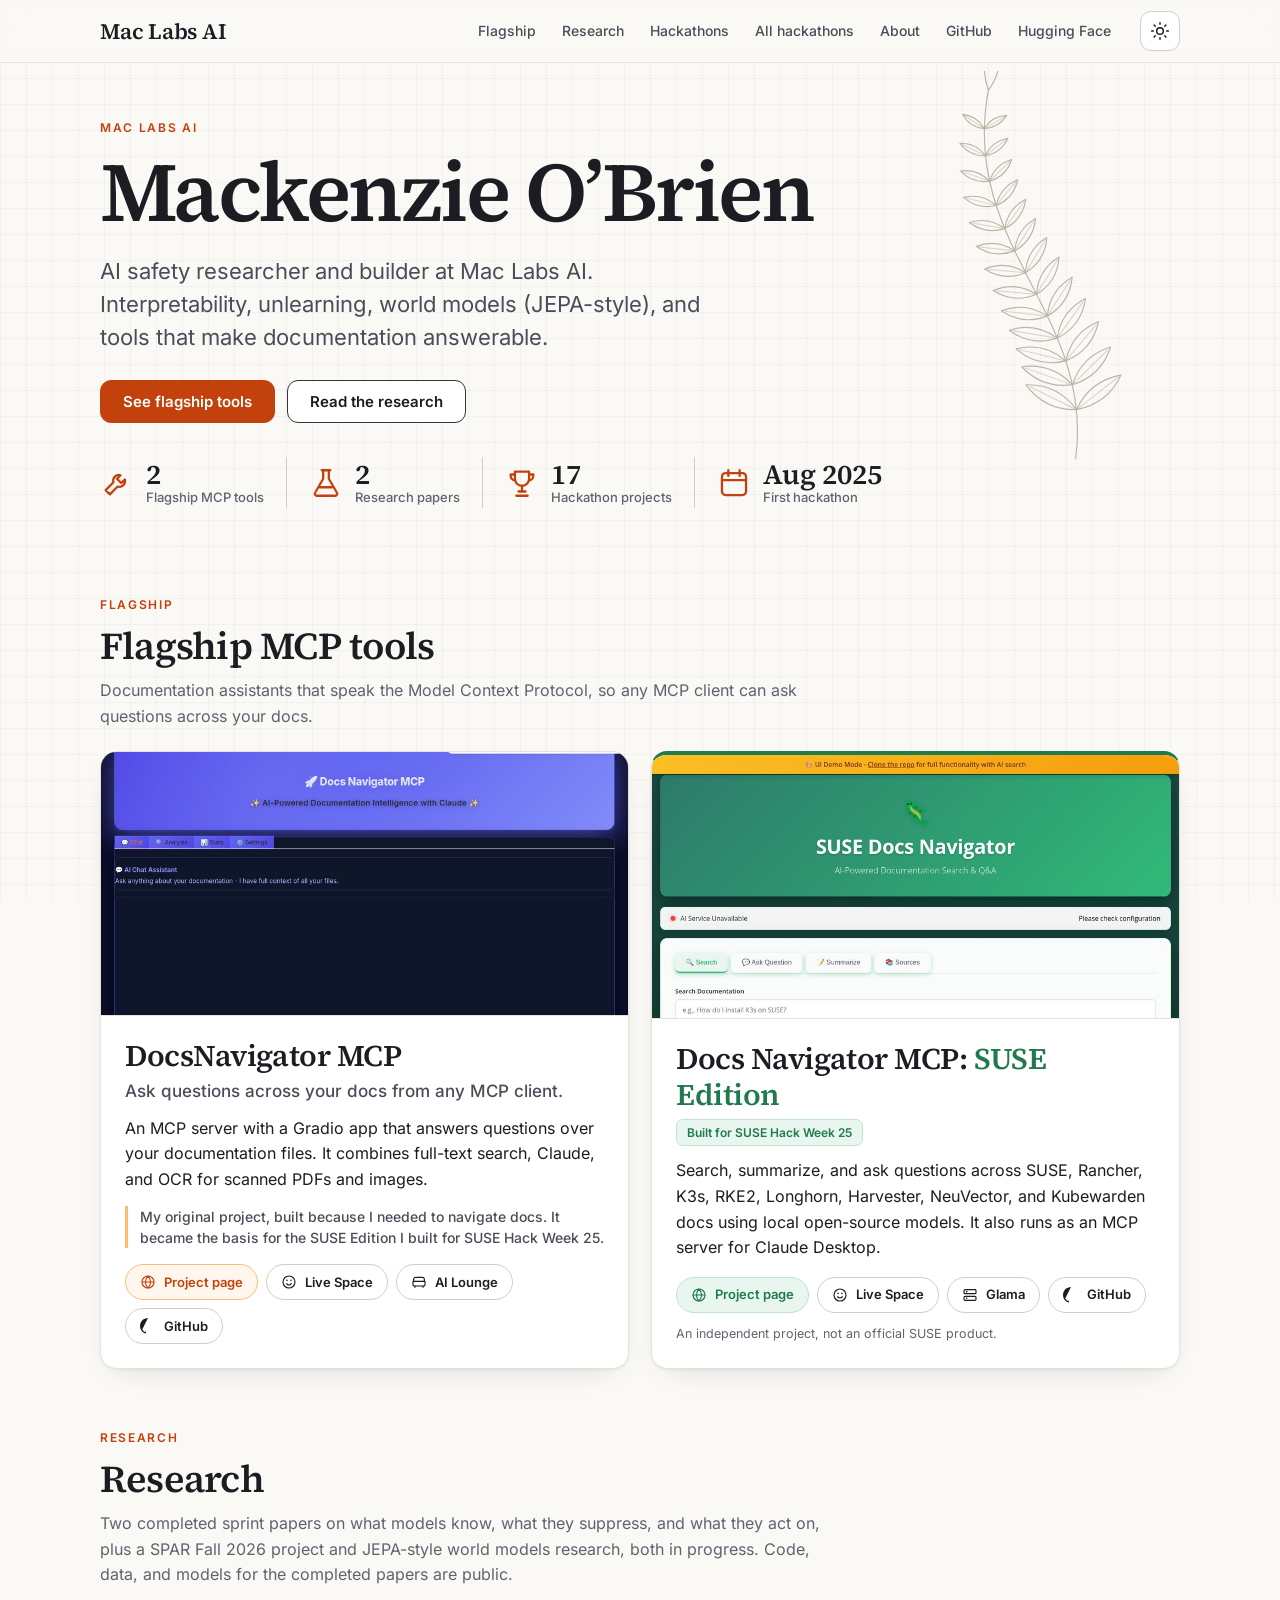
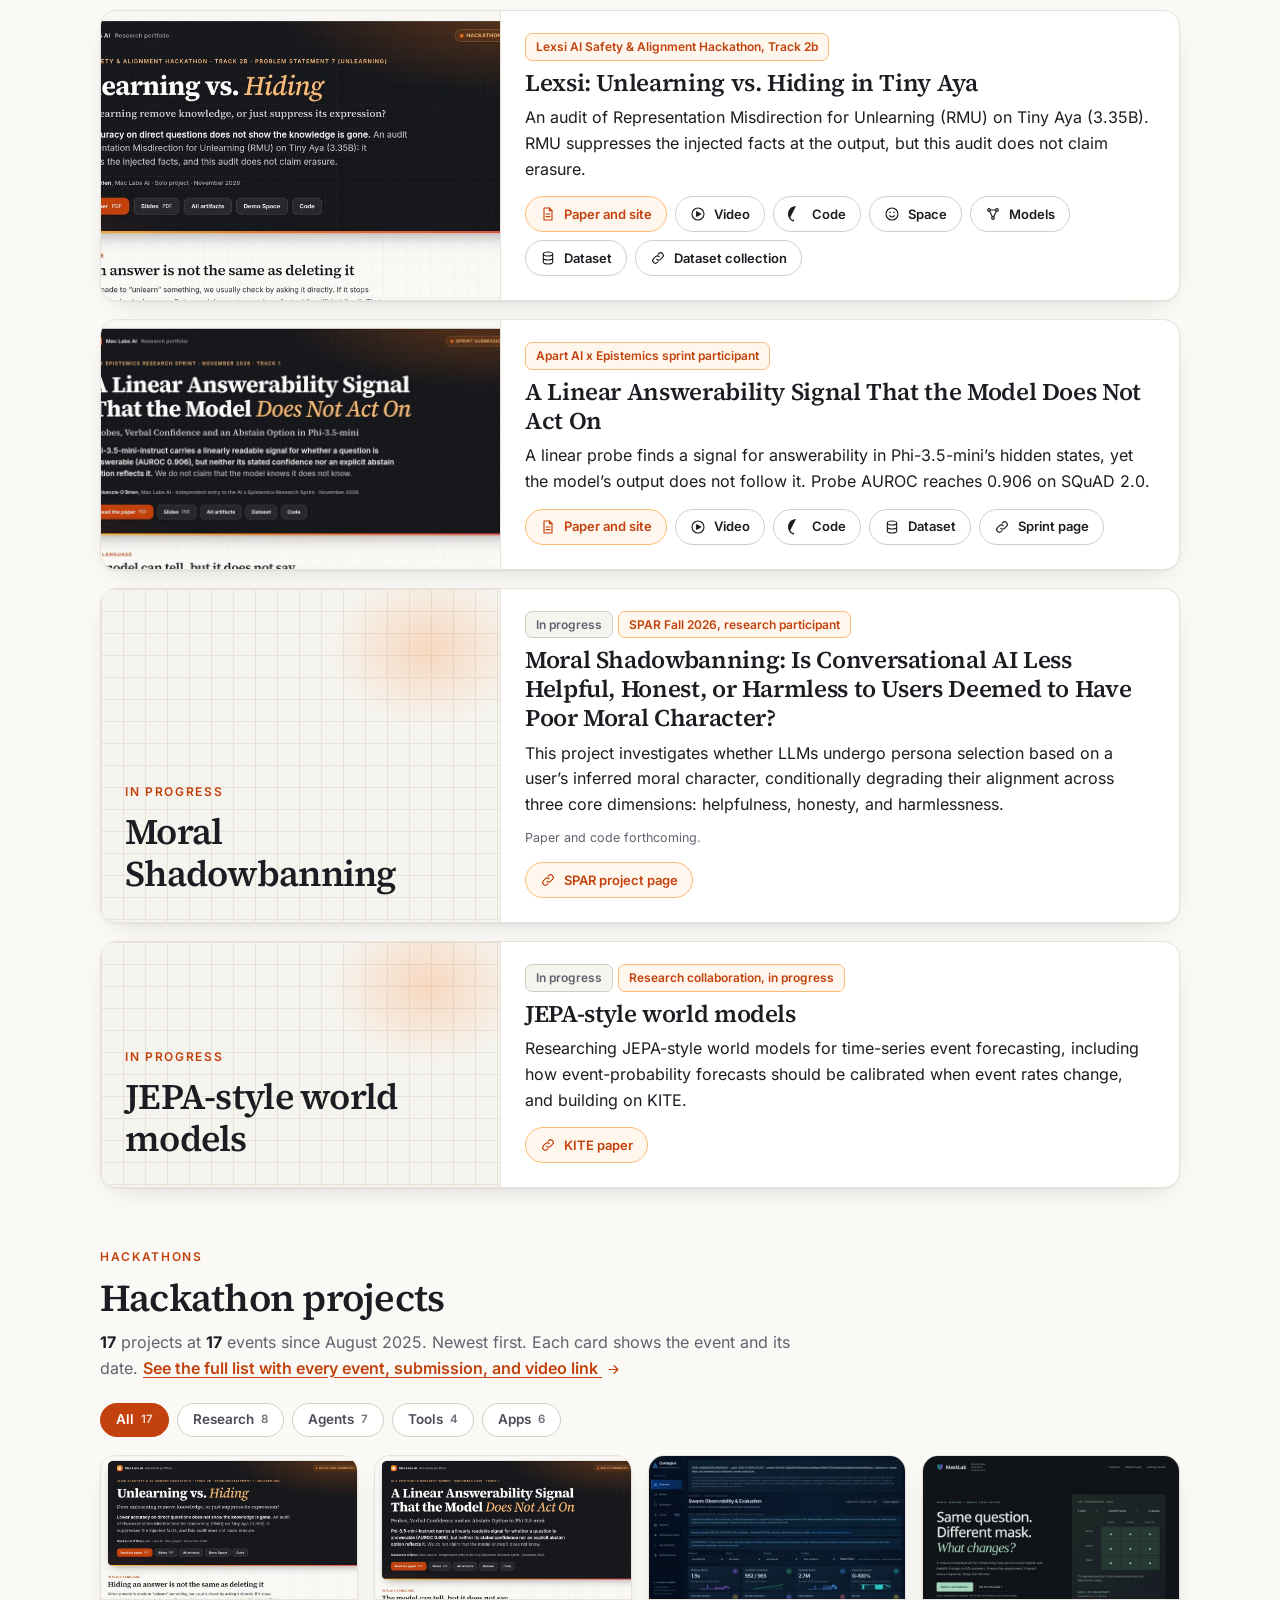
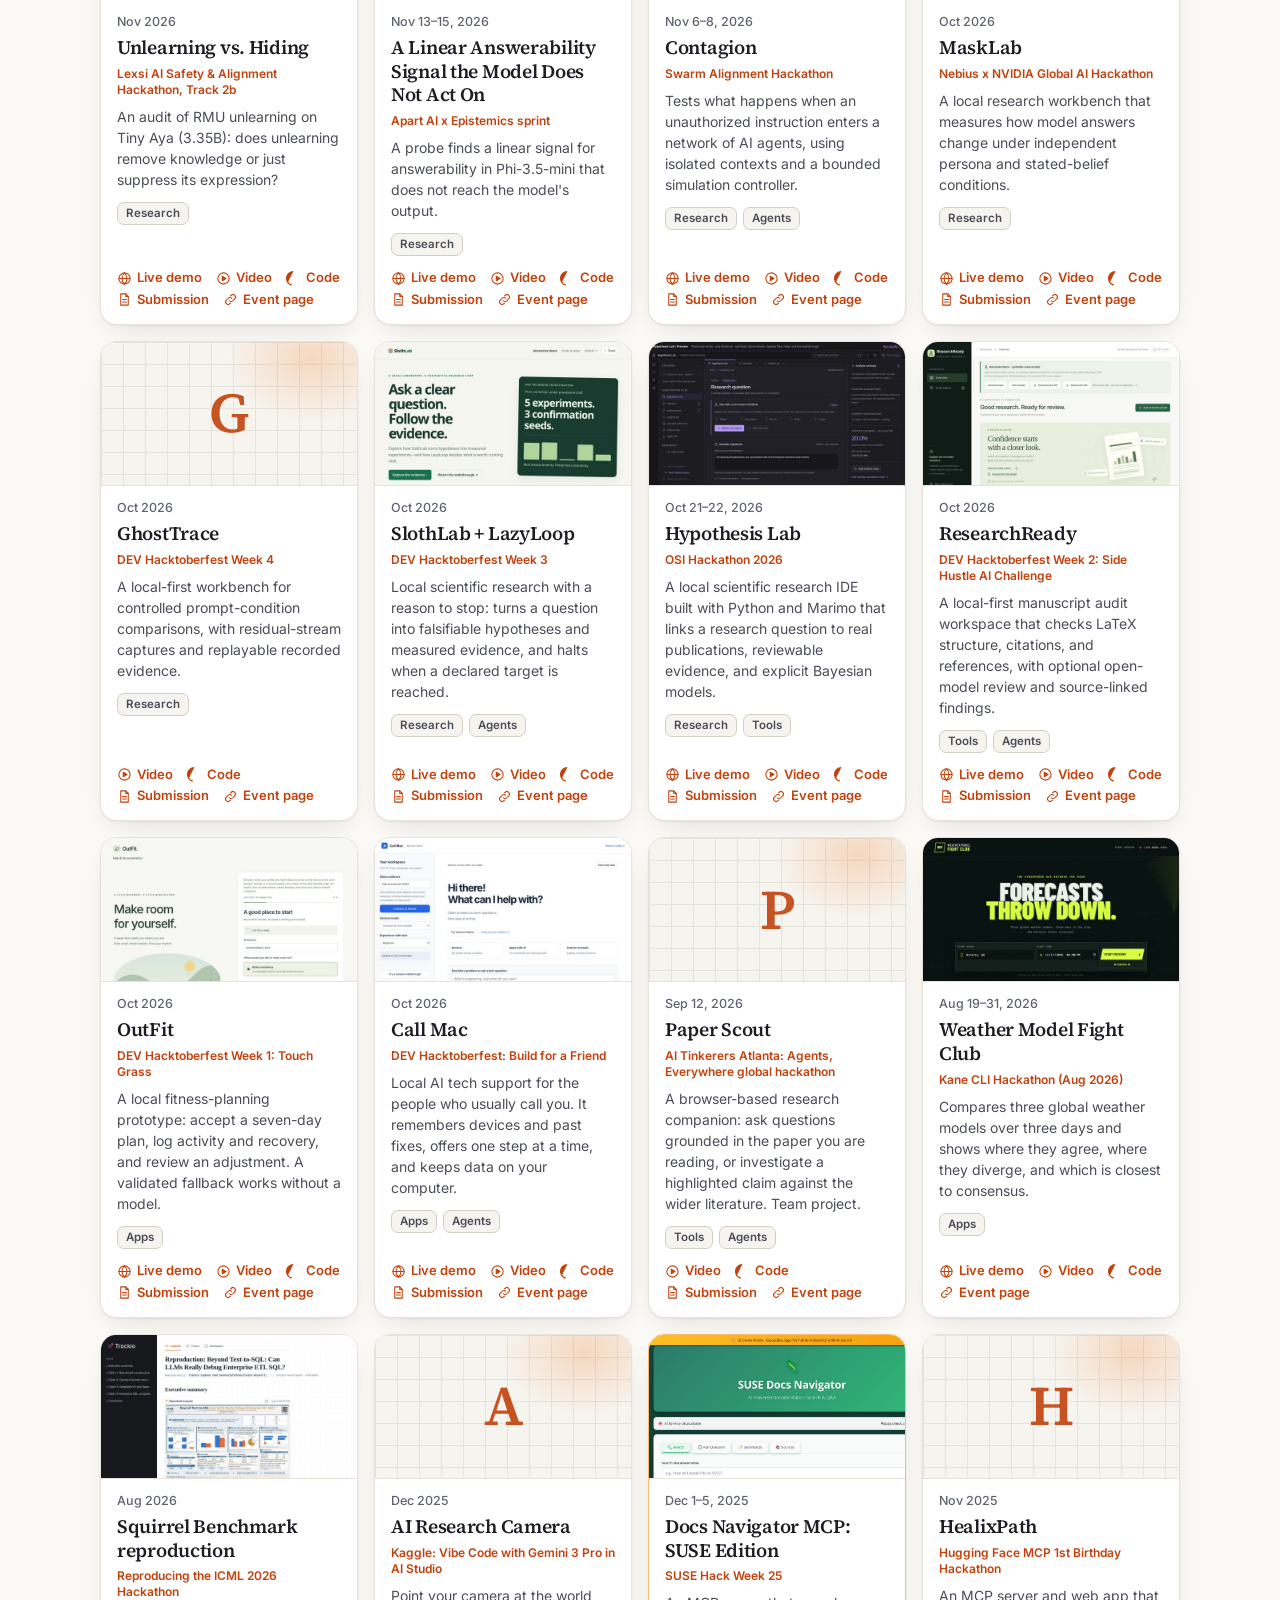
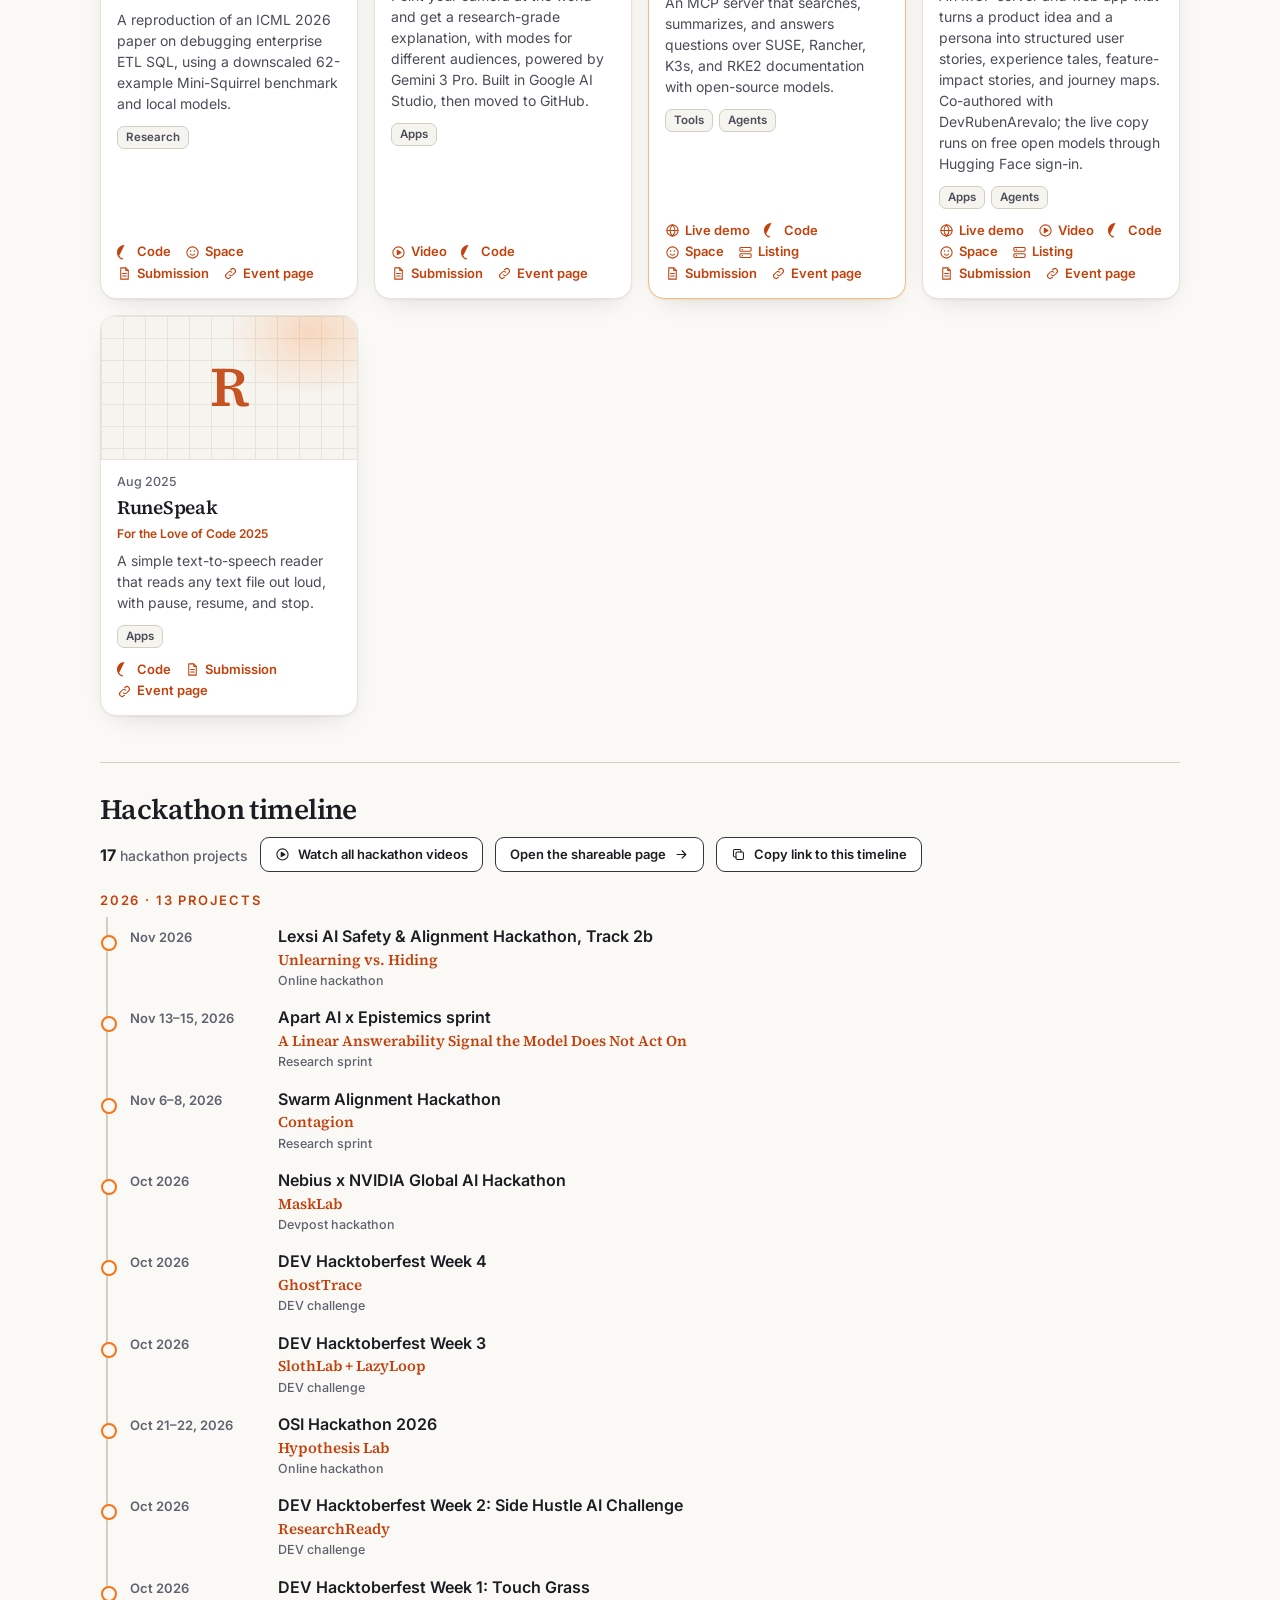
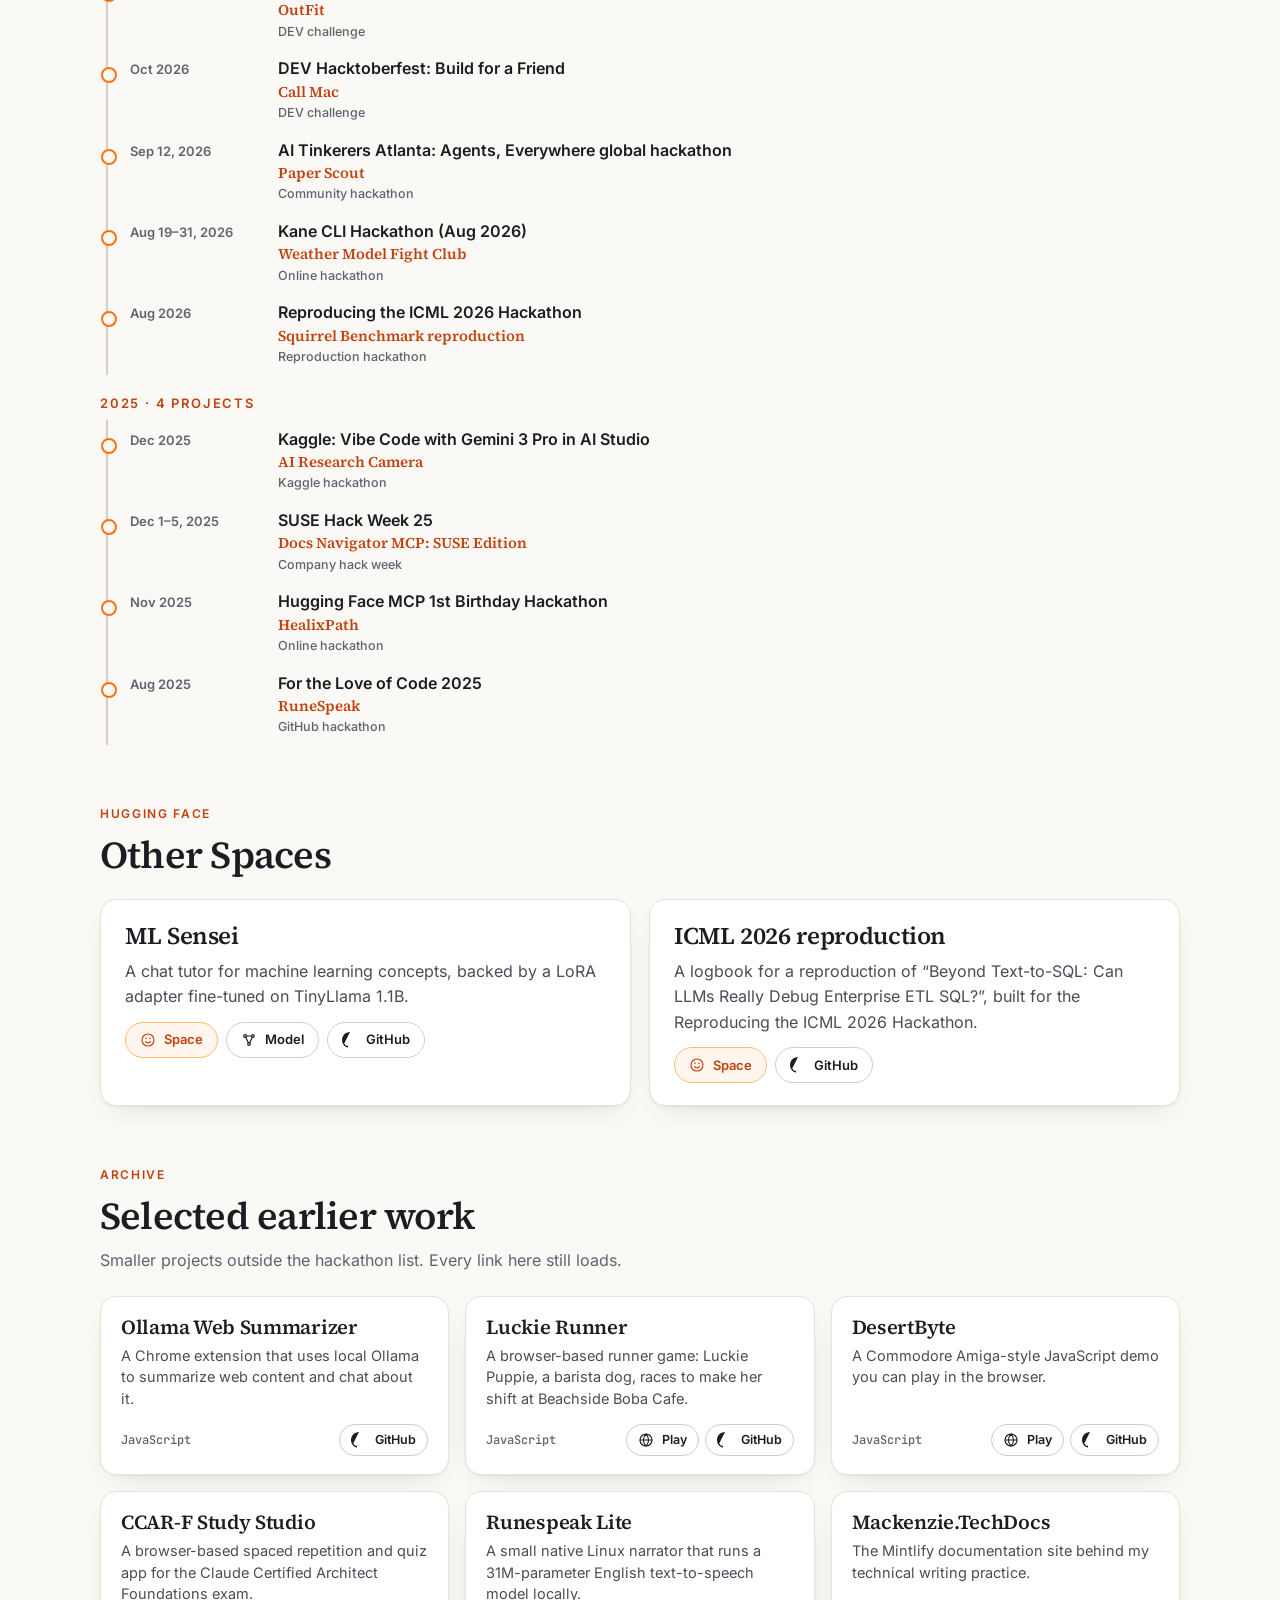
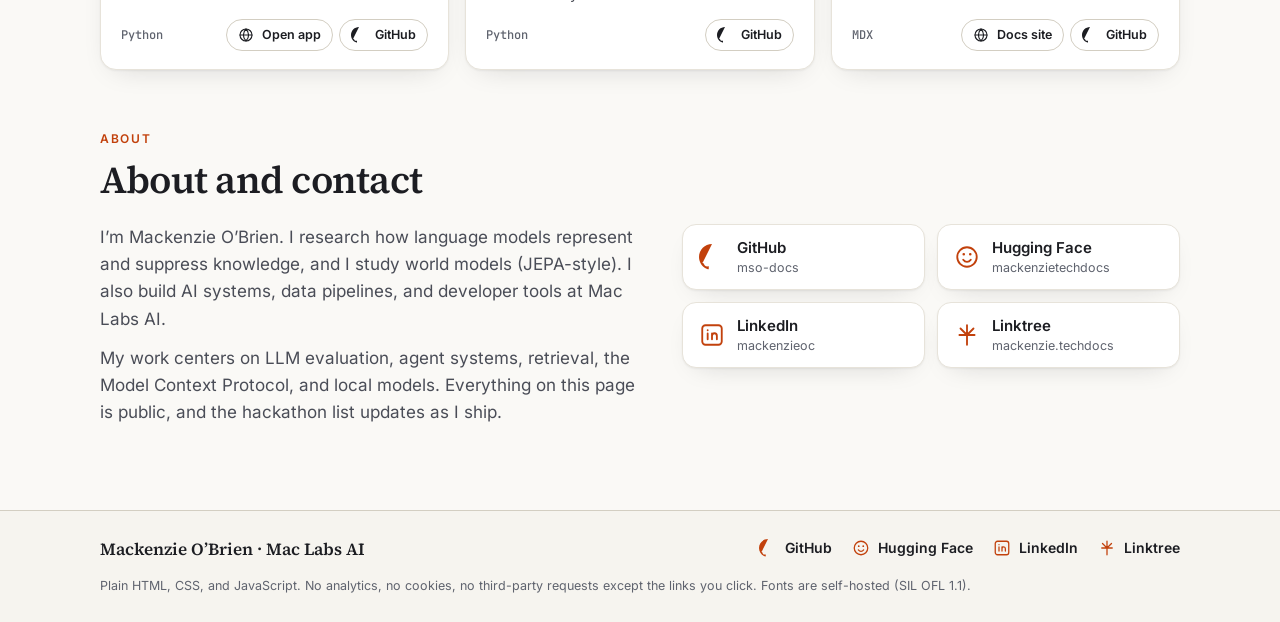
==== commit e112934f: "Point HealixPath, Docs Navigator, and the SUSE Edition at their project pages." ====
--- a/index.html
+++ b/index.html
@@ -128,7 +128,8 @@
         <p>An MCP server with a Gradio app that answers questions over your documentation files. It combines full-text search, Claude, and OCR for scanned PDFs and images.</p>
         <p class="origin">My original project, built because I needed to navigate docs. It became the basis for the SUSE Edition I built for SUSE Hack Week 25.</p>
         <ul class="links" aria-label="DocsNavigator MCP links">
-          <li><a class="pill pill-primary" href="https://huggingface.co/spaces/mackenzietechdocs/DocsNavigatorMCP" rel="noopener"><svg class="ic" aria-hidden="true"><use href="#i-hf"/></svg>Hugging Face Space</a></li>
+          <li><a class="pill pill-primary" href="https://mso-docs.github.io/Docs-Navigator/" rel="noopener"><svg class="ic" aria-hidden="true"><use href="#i-globe"/></svg>Project page</a></li>
+          <li><a class="pill" href="https://huggingface.co/spaces/mackenzietechdocs/DocsNavigatorMCP" rel="noopener"><svg class="ic" aria-hidden="true"><use href="#i-hf"/></svg>Live Space</a></li>
           <li><a class="pill" href="https://ai.lounge.ai/@mackenzietechdocs/hf-docsnavigatormcp" rel="noopener"><svg class="ic" aria-hidden="true"><use href="#i-lounge"/></svg>AI Lounge</a></li>
           <li><a class="pill" href="https://github.com/mso-docs/Docs-Navigator" rel="noopener"><svg class="ic" aria-hidden="true"><use href="#i-github"/></svg>GitHub</a></li>
         </ul>
@@ -141,9 +142,10 @@
         <p class="tagline"><span class="tag tag-event">Built for SUSE Hack Week 25</span></p>
         <p>Search, summarize, and ask questions across SUSE, Rancher, K3s, RKE2, Longhorn, Harvester, NeuVector, and Kubewarden docs using local open-source models. It also runs as an MCP server for Claude Desktop.</p>
         <ul class="links" aria-label="SUSE Edition links">
-          <li><a class="pill pill-primary" href="https://glama.ai/mcp/servers/mso-docs/Docs-Navigator-MCP-SUSE-Edition" rel="noopener"><svg class="ic" aria-hidden="true"><use href="#i-glama"/></svg>Glama</a></li>
+          <li><a class="pill pill-primary" href="https://mso-docs.github.io/Docs-Navigator-MCP-SUSE-Edition/" rel="noopener"><svg class="ic" aria-hidden="true"><use href="#i-globe"/></svg>Project page</a></li>
+          <li><a class="pill" href="https://huggingface.co/spaces/mackenzietechdocs/DocsNavigatorMCP-SUSE" rel="noopener"><svg class="ic" aria-hidden="true"><use href="#i-hf"/></svg>Live Space</a></li>
+          <li><a class="pill" href="https://glama.ai/mcp/servers/mso-docs/Docs-Navigator-MCP-SUSE-Edition" rel="noopener"><svg class="ic" aria-hidden="true"><use href="#i-glama"/></svg>Glama</a></li>
           <li><a class="pill" href="https://github.com/mso-docs/Docs-Navigator-MCP-SUSE-Edition" rel="noopener"><svg class="ic" aria-hidden="true"><use href="#i-github"/></svg>GitHub</a></li>
-          <li><a class="pill" href="https://mso-docs.github.io/Docs-Navigator-MCP-SUSE-Edition/" rel="noopener"><svg class="ic" aria-hidden="true"><use href="#i-globe"/></svg>Live UI demo</a></li>
         </ul>
         <p class="fine">An independent project, not an official SUSE product.</p>
       </div>
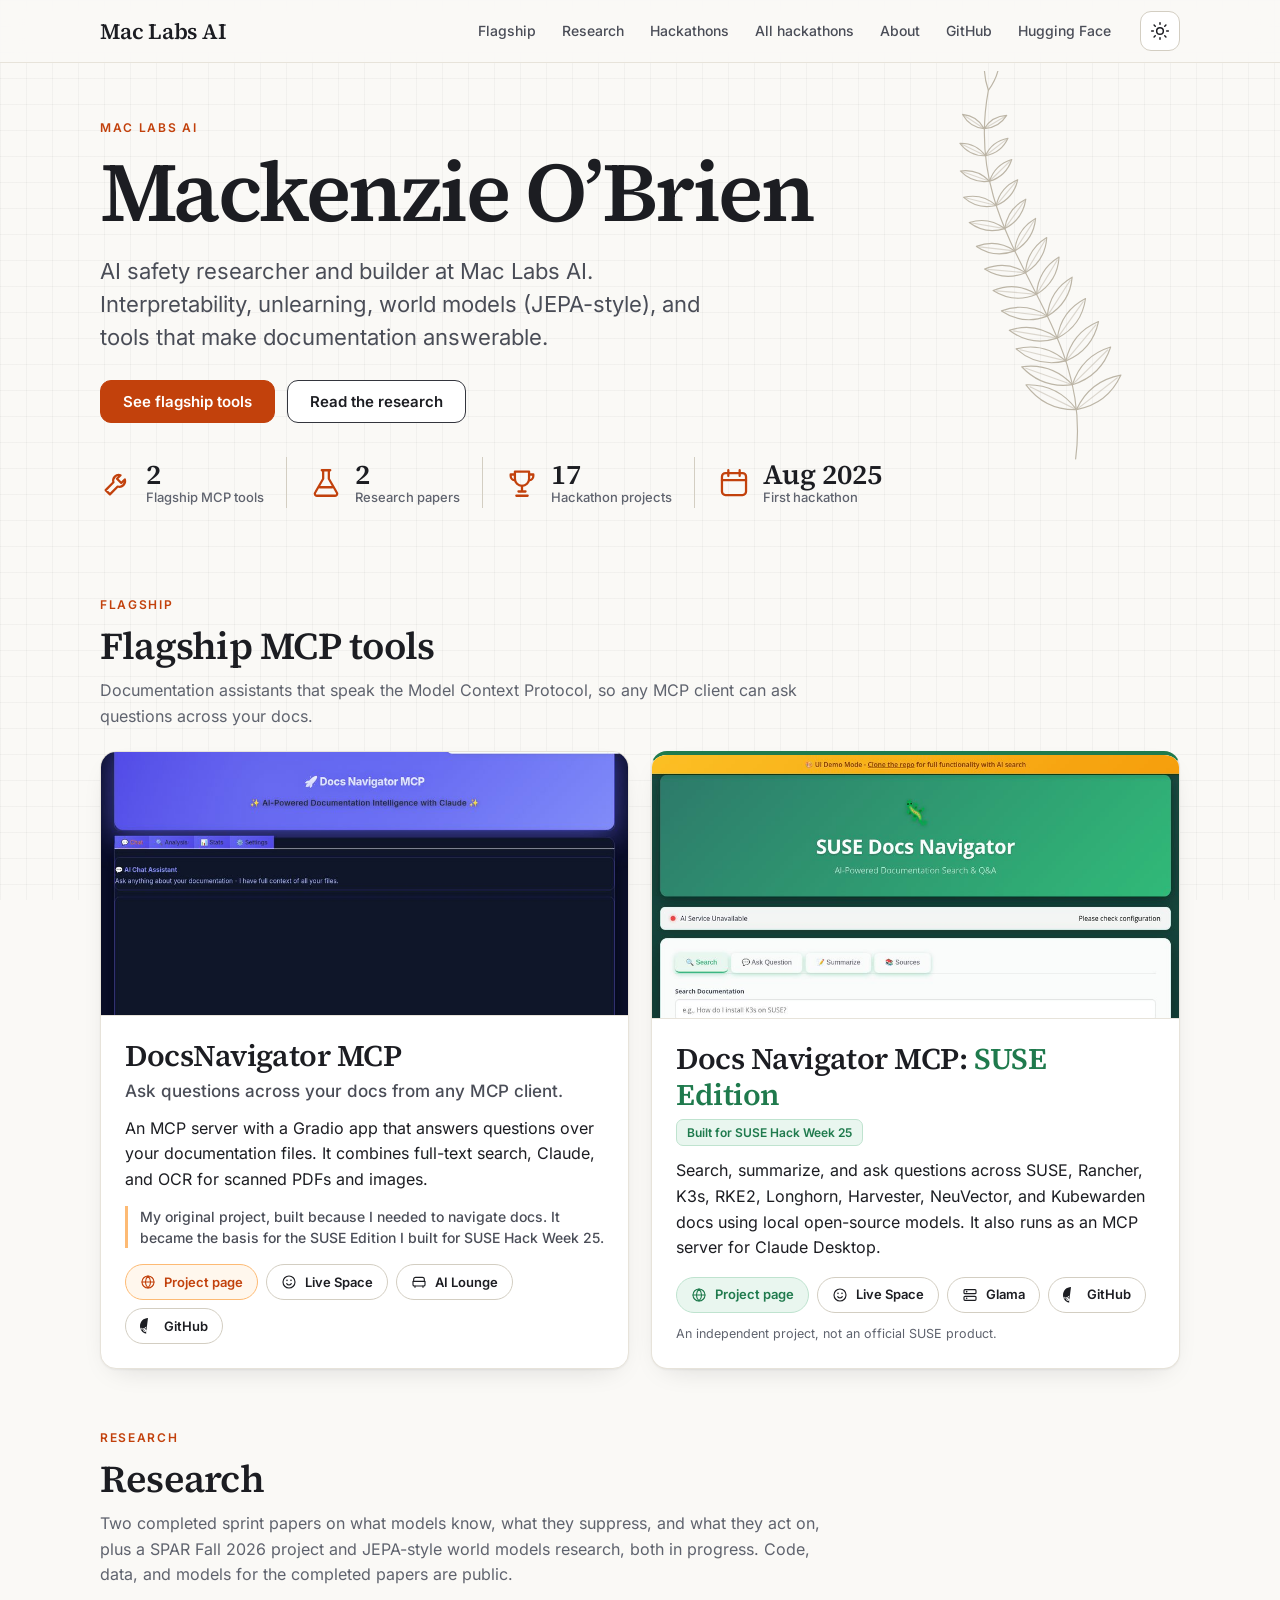
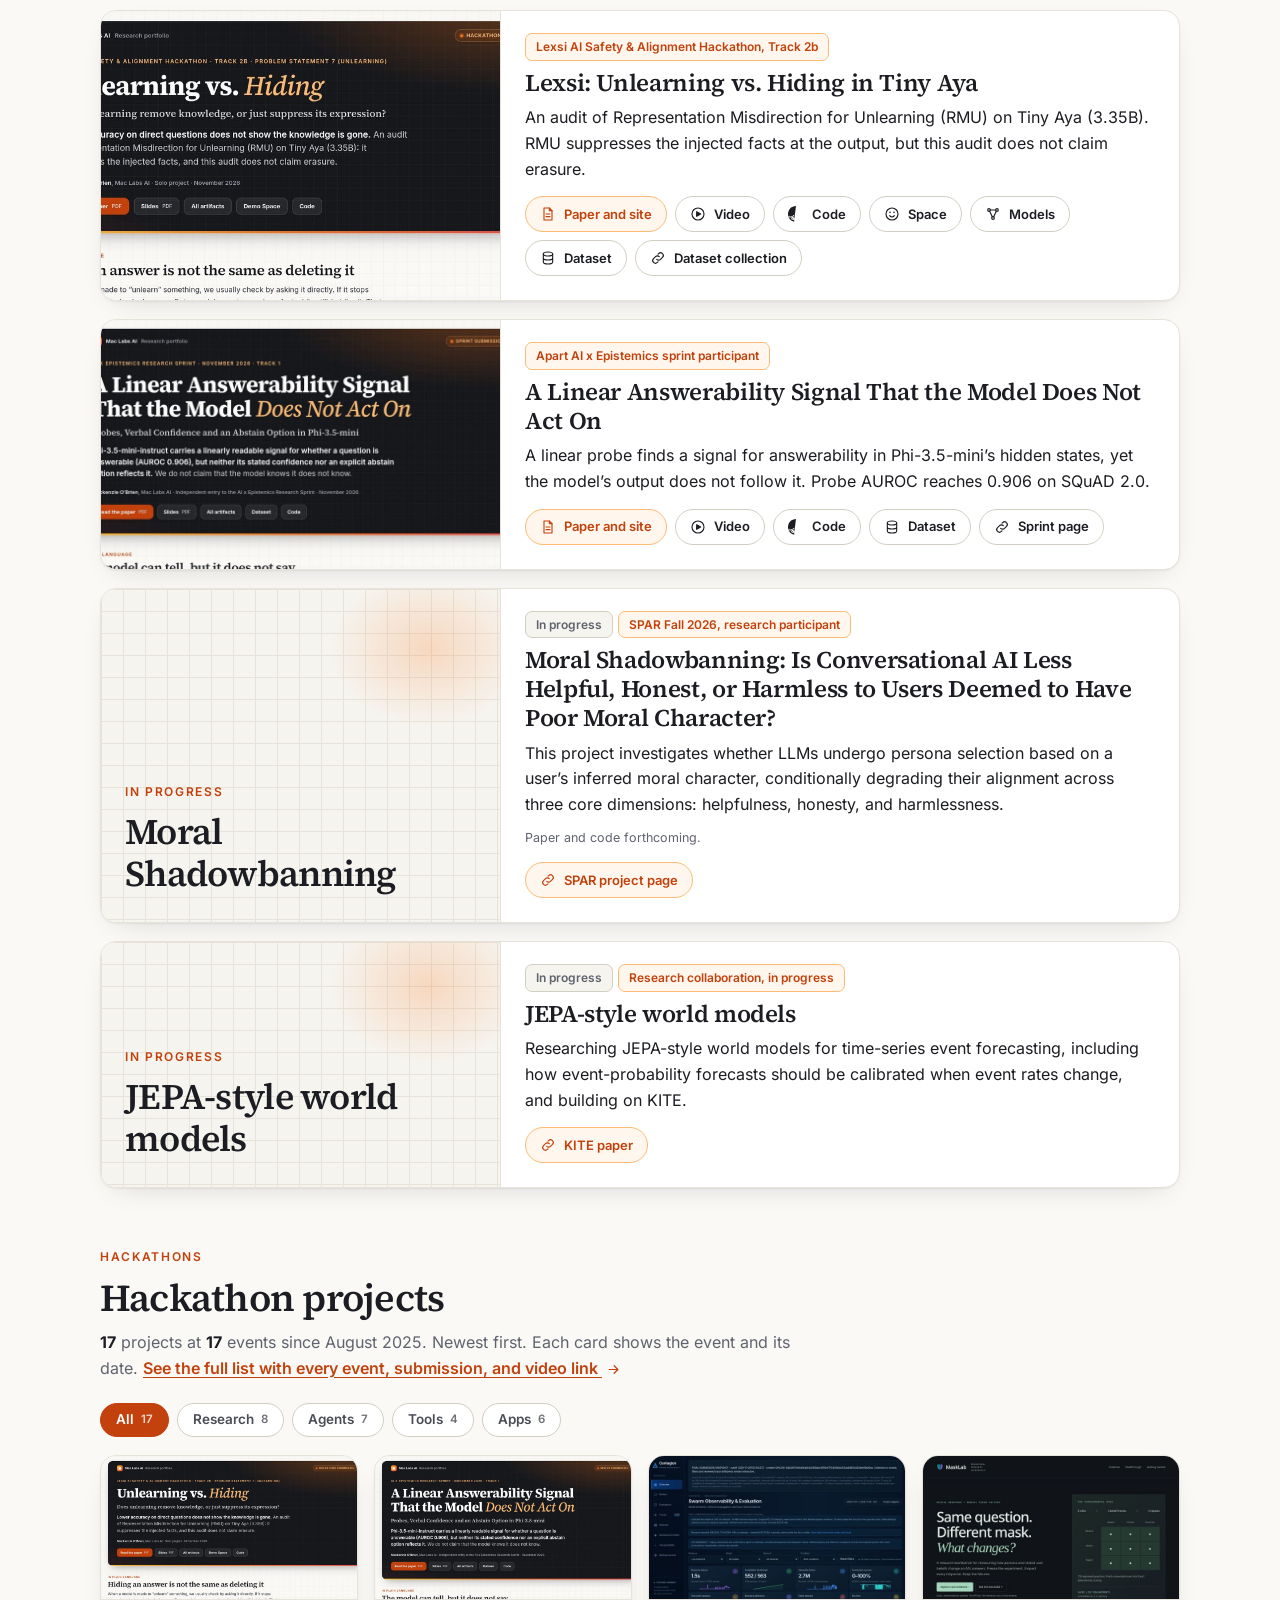
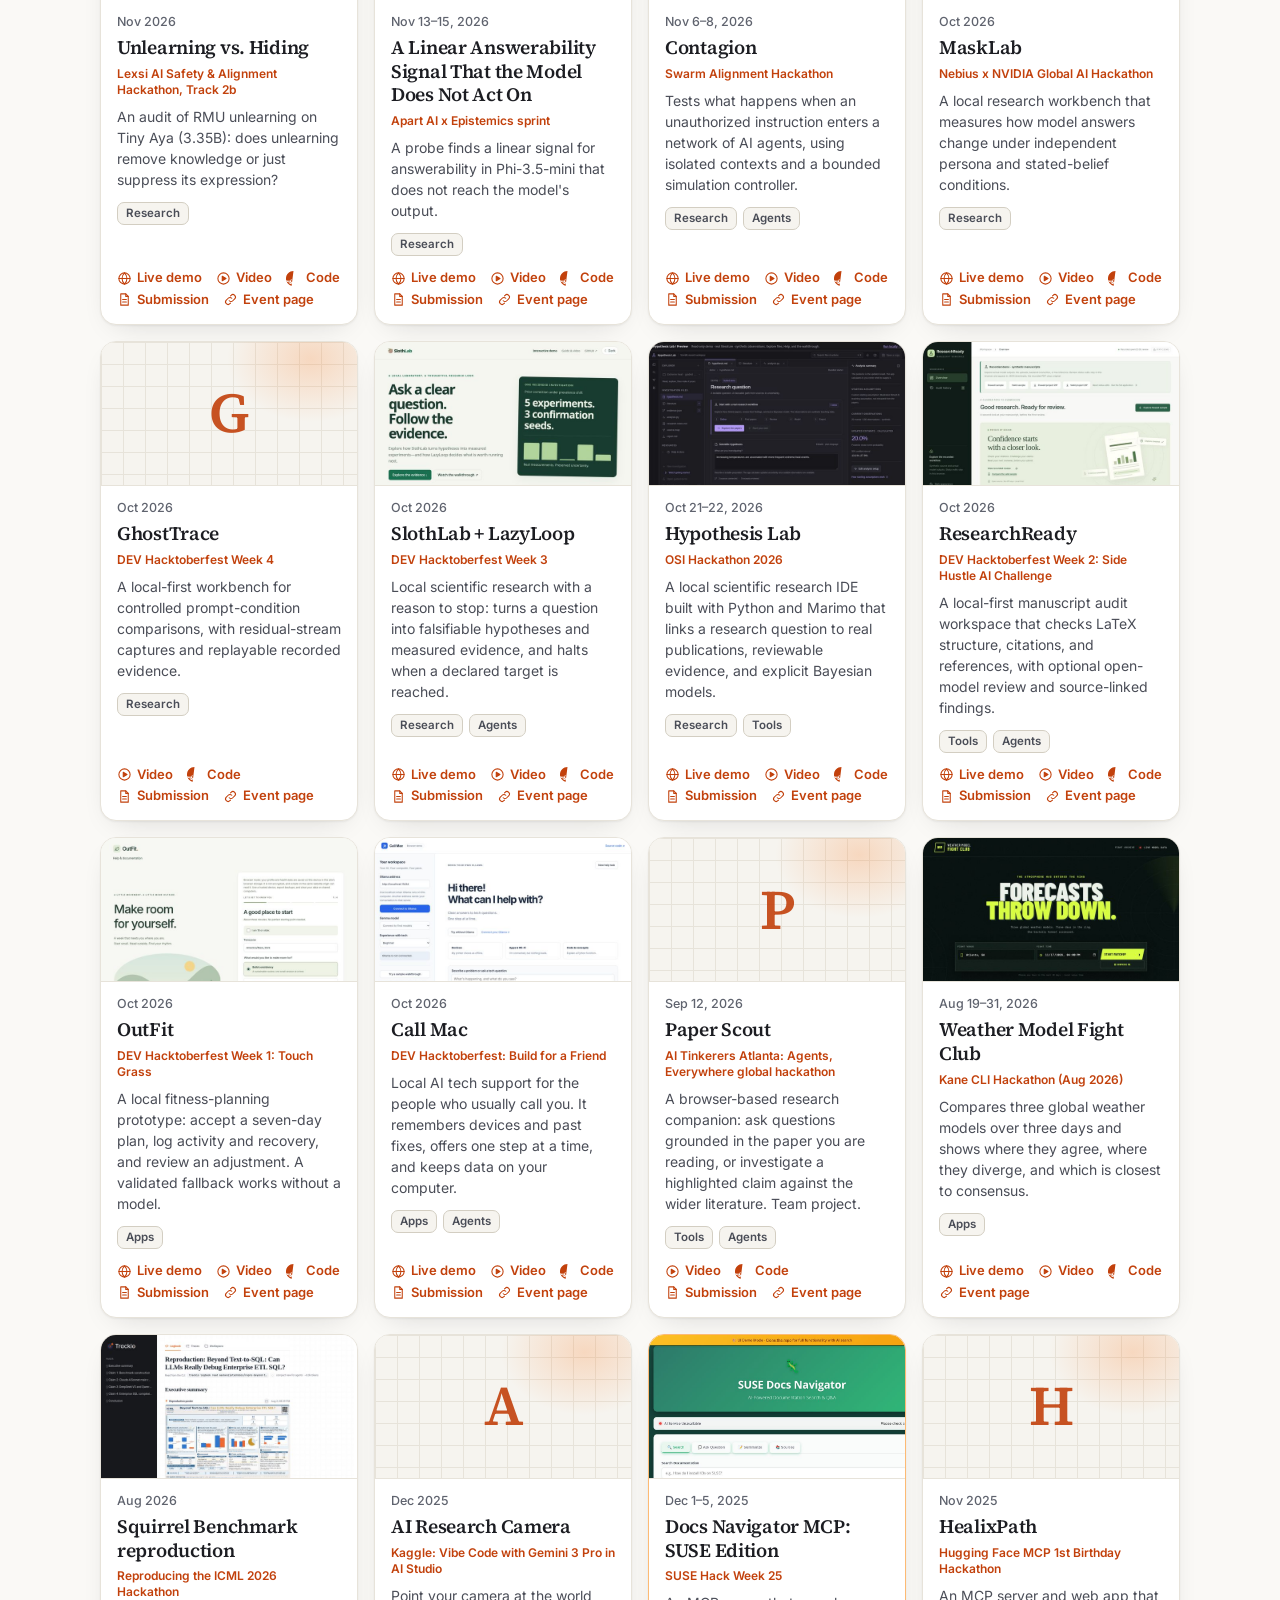
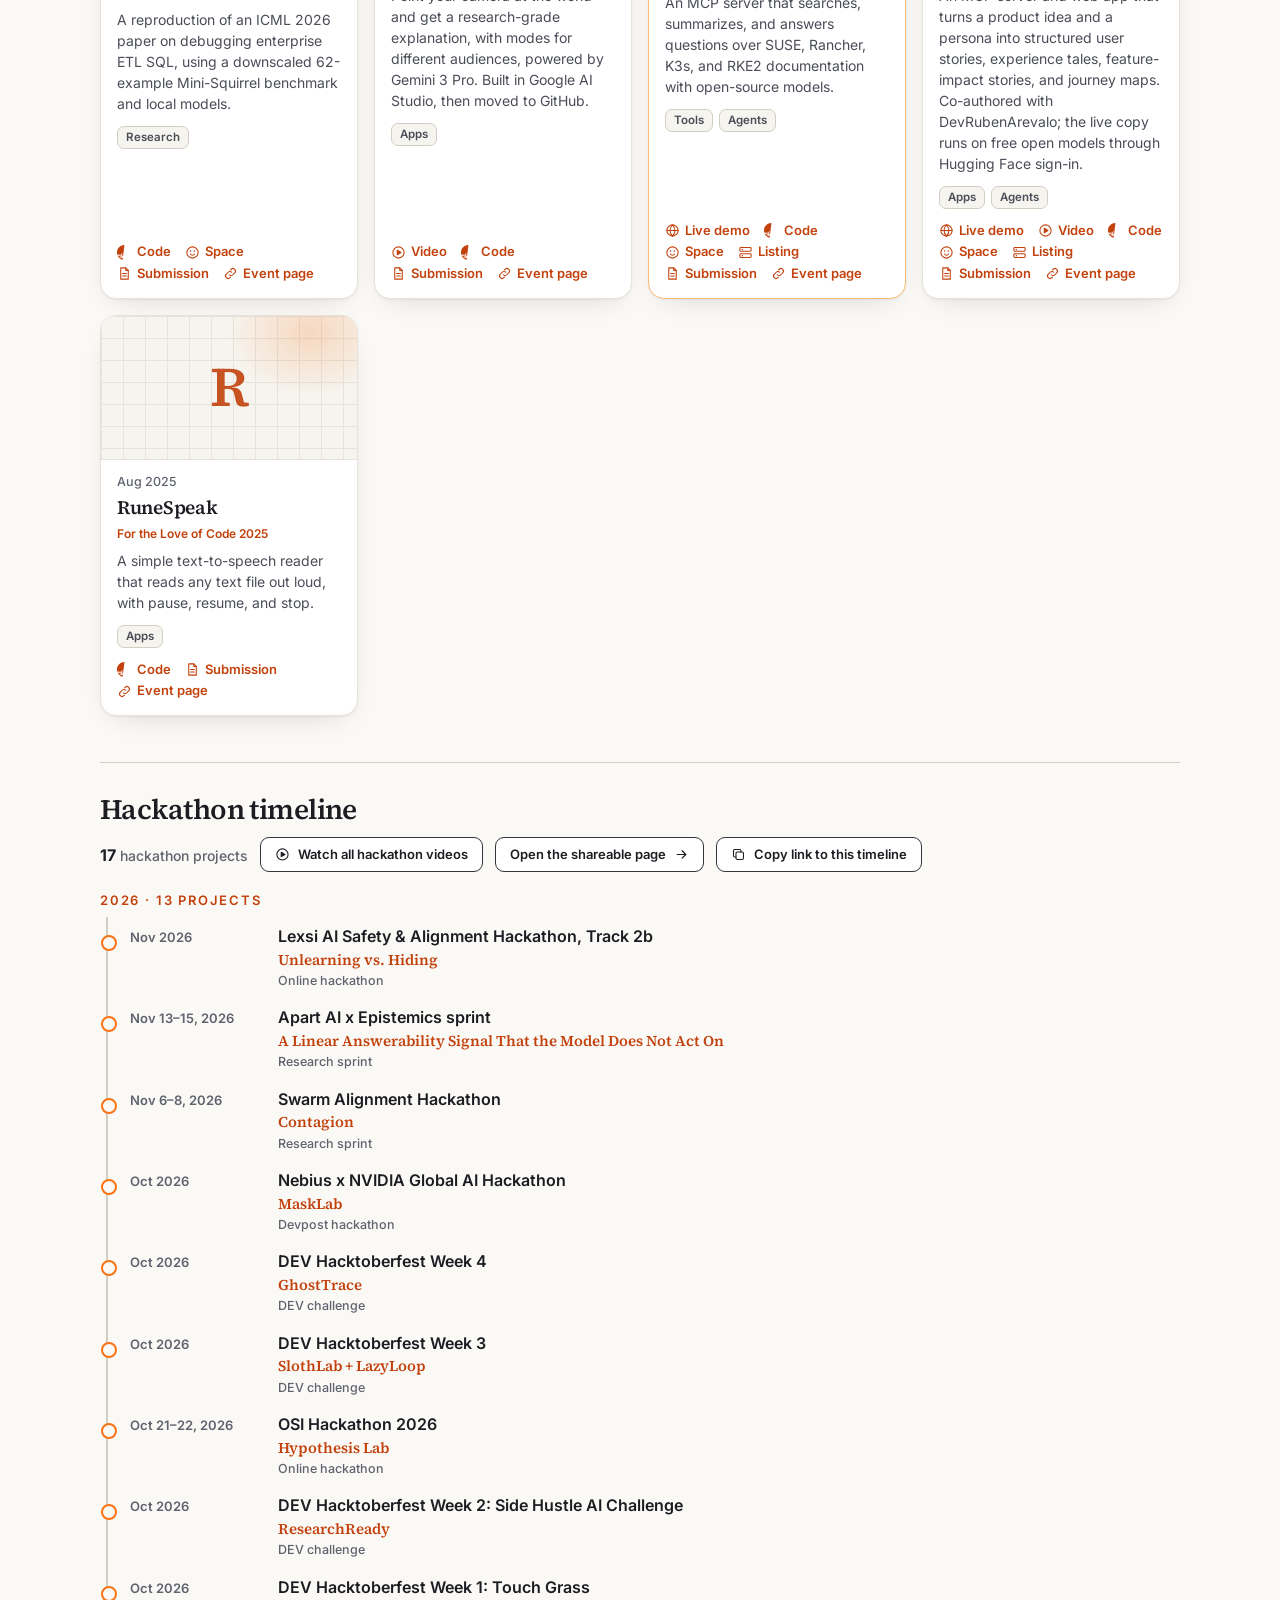
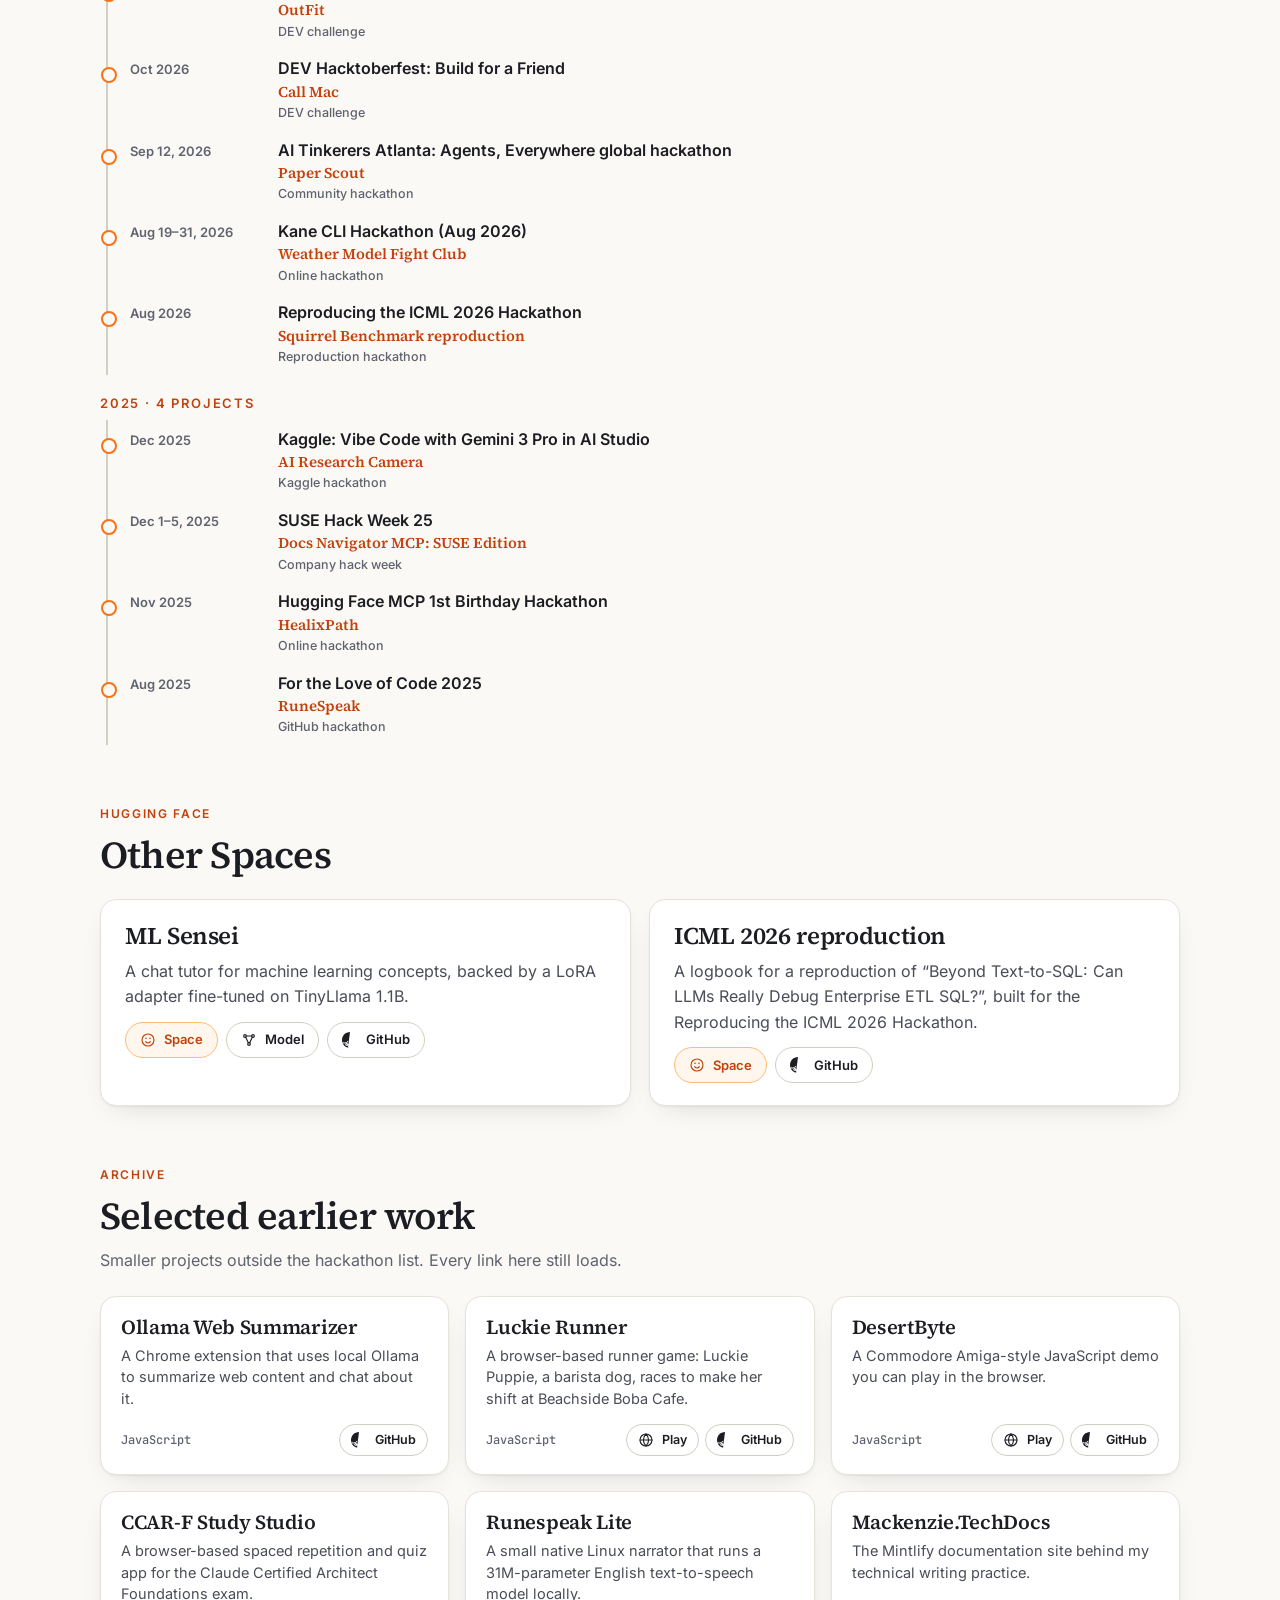
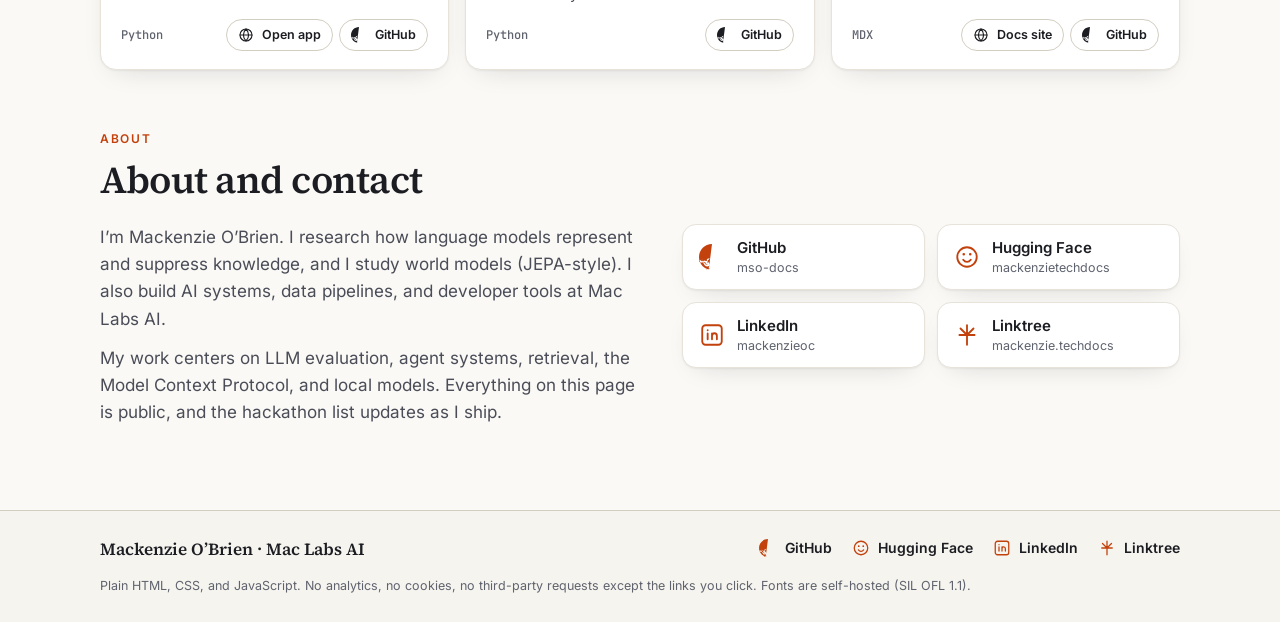
==== commit 672db70e: "Fix social tags, Apart title typo, and broken GitHub icon. Add Twitter title, description, and image" ====
--- a/index.html
+++ b/index.html
@@ -20,6 +20,10 @@
 <meta property="og:image:width" content="1200"><meta property="og:image:height" content="630">
 <meta property="og:image:alt" content="Mackenzie O'Brien, AI safety researcher and builder at Mac Labs AI, on a warm paper background with a botanical sprig.">
 <meta name="twitter:card" content="summary_large_image">
+<meta name="twitter:title" content="Mackenzie O&rsquo;Brien | AI safety researcher and builder">
+<meta name="twitter:description" content="Flagship MCP tools; research on unlearning, interpretability, and world models (JEPA-style); and every hackathon project in one place.">
+<meta name="twitter:image" content="https://mso-docs.github.io/mac-portfolio/assets/og-image.png">
+<meta name="twitter:image:alt" content="Mackenzie O'Brien, AI safety researcher and builder at Mac Labs AI, on a warm paper background with a botanical sprig.">
 <link rel="icon" href="assets/favicon.svg" type="image/svg+xml">
 <link rel="icon" href="assets/favicon-32.png" sizes="32x32" type="image/png">
 <link rel="apple-touch-icon" href="assets/apple-touch-icon.png">
@@ -42,7 +46,7 @@
 </head>
 <body>
 <svg width="0" height="0" style="position:absolute" aria-hidden="true" focusable="false">
-  <symbol id="i-github" viewBox="0 0 16 16"><path fill="currentColor" d="M8 0C3.58 0 0 3.58 0 8c0 3.54 2.29 6.53 5.47 7.59.4.07.55-.17.55-.38 0-.19-.01-.82-.01-1.49-2.01.37-2.53-.49-2.69-.94-.09-.23-.48-.94-.82-1.13-.28-.15-.68-.52-.01-.53.63-.01 1.08.58 <IP> 1.21 1.87.87 2.33.66.07-.52.28-.87.51-1.07-1.78-.2-3.64-.89-3.64-3.95 0-.87.31-1.59.82-2.15-.08-.2-.36-1.02.08-2.12 0 0 .67-.21 2.2.82.64-.18 1.32-.27 2-.27.68 0 1.36.09 2 .27 1.53-1.04 2.2-.82 2.2-.82.44 1.1.16 1.92.08 2.12.51.56.82 1.27.82 2.15 0 3.07-1.87 3.75-3.65 3.95.29.25.54.73.54 1.48 0 1.07-.01 1.93-.01 2.2 0 .21.15.46.55.38A8.013 8.013 0 0016 8c0-4.42-3.58-8-8-8z"/></symbol>
+  <symbol id="i-github" viewBox="0 0 16 16"><path fill="currentColor" d="M8 0C3.58 0 0 3.58 0 8c0 3.54 2.29 6.53 5.47 7.59.4.07.55-.17.55-.38 0-.19-.01-.82-.01-1.49-2.01.37-2.53-.49-2.69-.94-.09-.23-.48-.94-.82-1.13-.28-.15-.68-.52-.01-.53.63-.01 1.08.58 1.23 1.21 1.87.87 2.33.66.07-.52.28-.87.51-1.07-1.78-.2-3.64-.89-3.64-3.95 0-.87.31-1.59.82-2.15-.08-.2-.36-1.02.08-2.12 0 0 .67-.21 2.2.82.64-.18 1.32-.27 2-.27.68 0 1.36.09 2 .27 1.53-1.04 2.2-.82 2.2-.82.44 1.1.16 1.92.08 2.12.51.56.82 1.27.82 2.15 0 3.07-1.87 3.75-3.65 3.95.29.25.54.73.54 1.48 0 1.07-.01 1.93-.01 2.2 0 .21.15.46.55.38A8.013 8.013 0 0016 8c0-4.42-3.58-8-8-8z"/></symbol>
   <symbol id="i-hf" viewBox="0 0 24 24"><g fill="none" stroke="currentColor" stroke-width="1.7" stroke-linecap="round" stroke-linejoin="round"><circle cx="12" cy="12" r="9"/><path d="M8.5 14.5c1 1.4 2.1 2 3.5 2s2.5-.6 3.5-2"/><path d="M9 9.5h.01M15 9.5h.01" stroke-width="2.4"/></g></symbol>
   <symbol id="i-lounge" viewBox="0 0 24 24"><g fill="none" stroke="currentColor" stroke-width="1.7" stroke-linecap="round" stroke-linejoin="round"><path d="M4 11V8a3 3 0 0 1 3-3h10a3 3 0 0 1 3 3v3"/><path d="M3 11h18v5a2 2 0 0 1-2 2H5a2 2 0 0 1-2-2z"/><path d="M6 18v2M18 18v2"/></g></symbol>
   <symbol id="i-glama" viewBox="0 0 24 24"><g fill="none" stroke="currentColor" stroke-width="1.7" stroke-linecap="round" stroke-linejoin="round"><rect x="3" y="4" width="18" height="6" rx="1.5"/><rect x="3" y="14" width="18" height="6" rx="1.5"/><path d="M7 7h.01M7 17h.01" stroke-width="2.4"/></g></symbol>
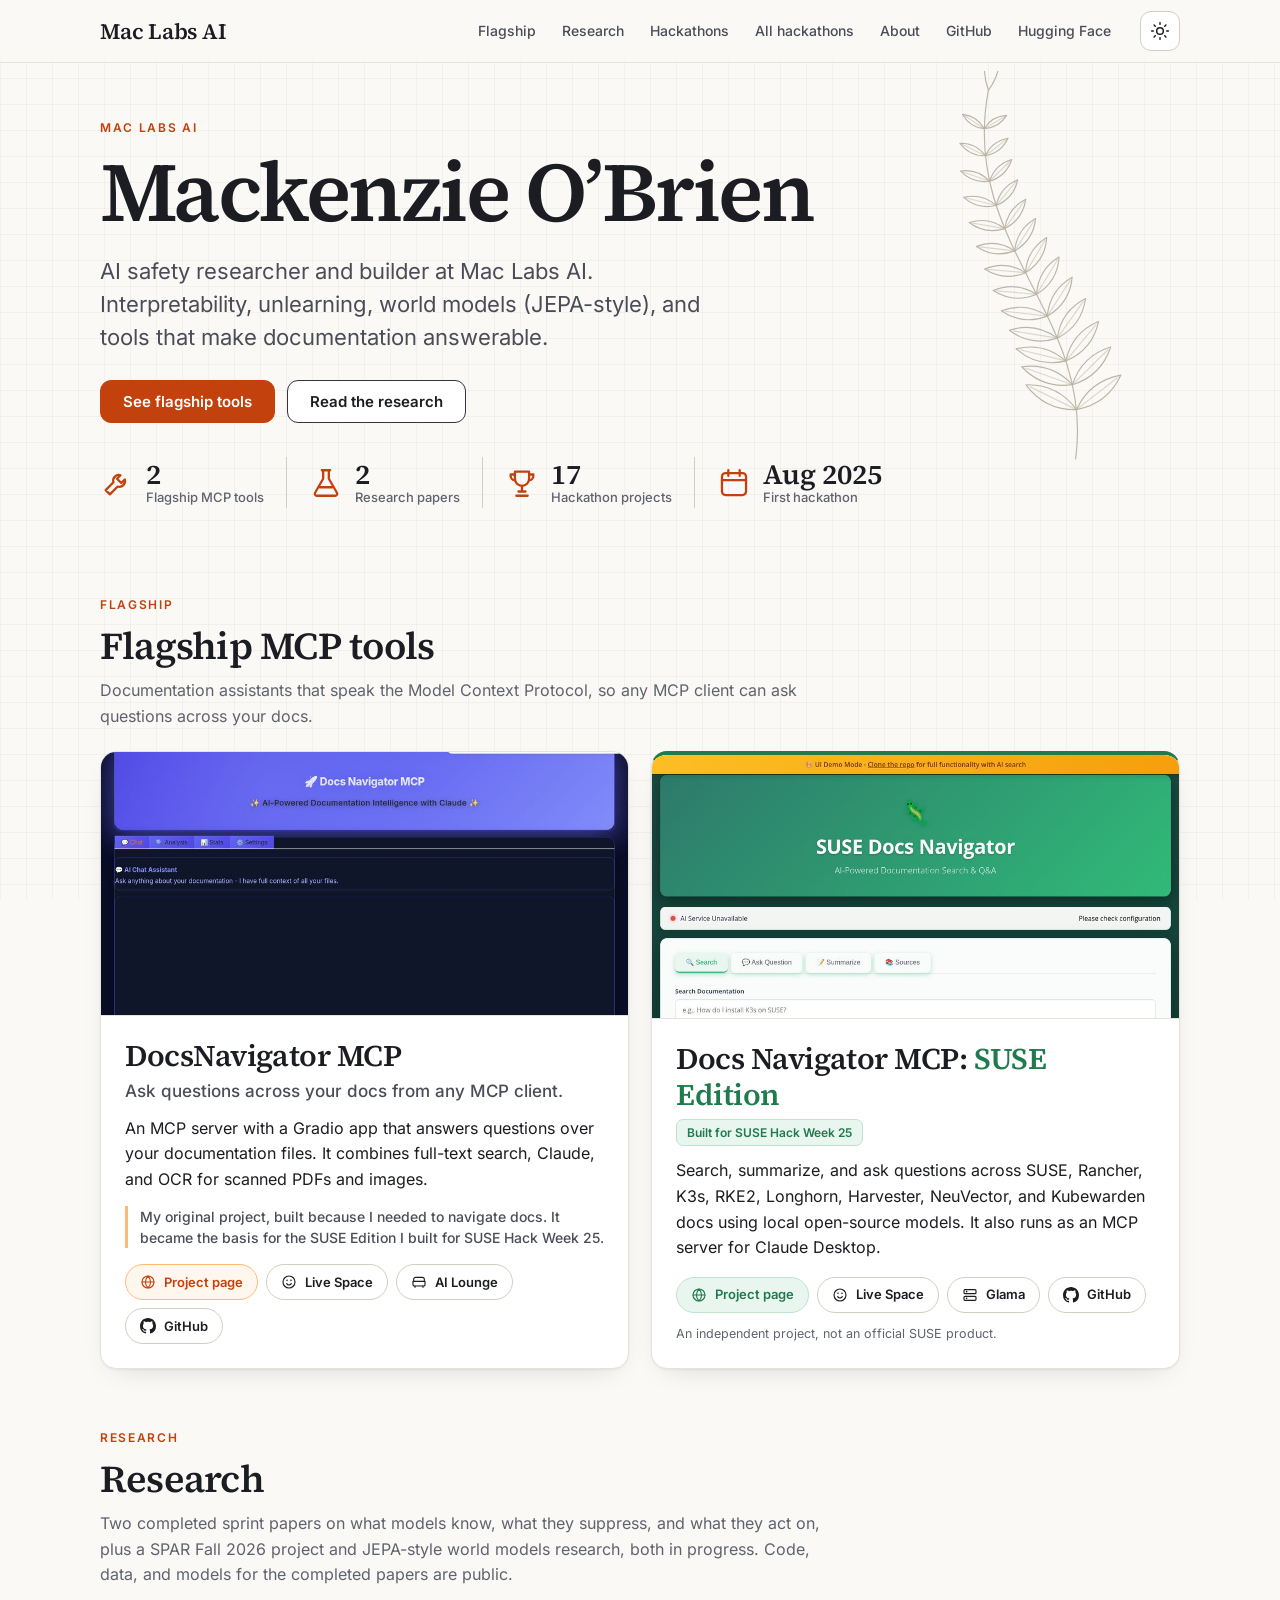
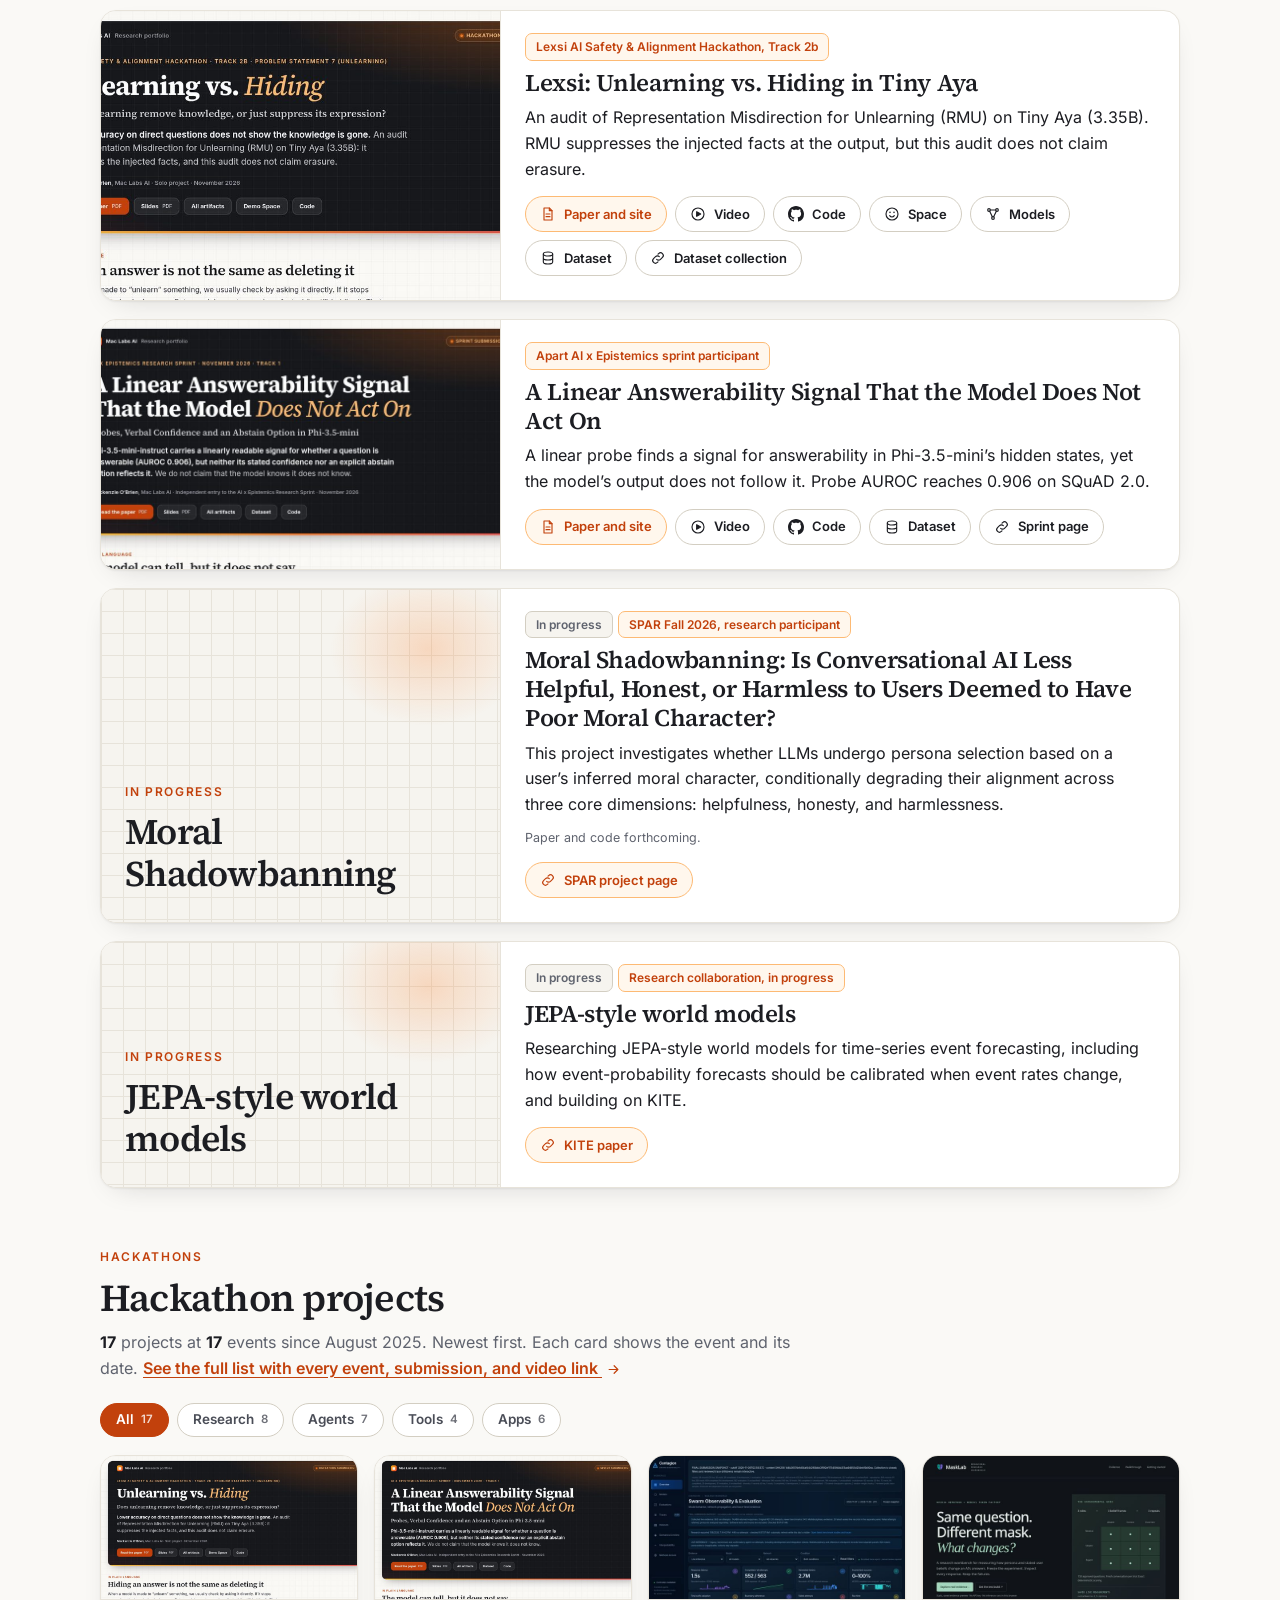
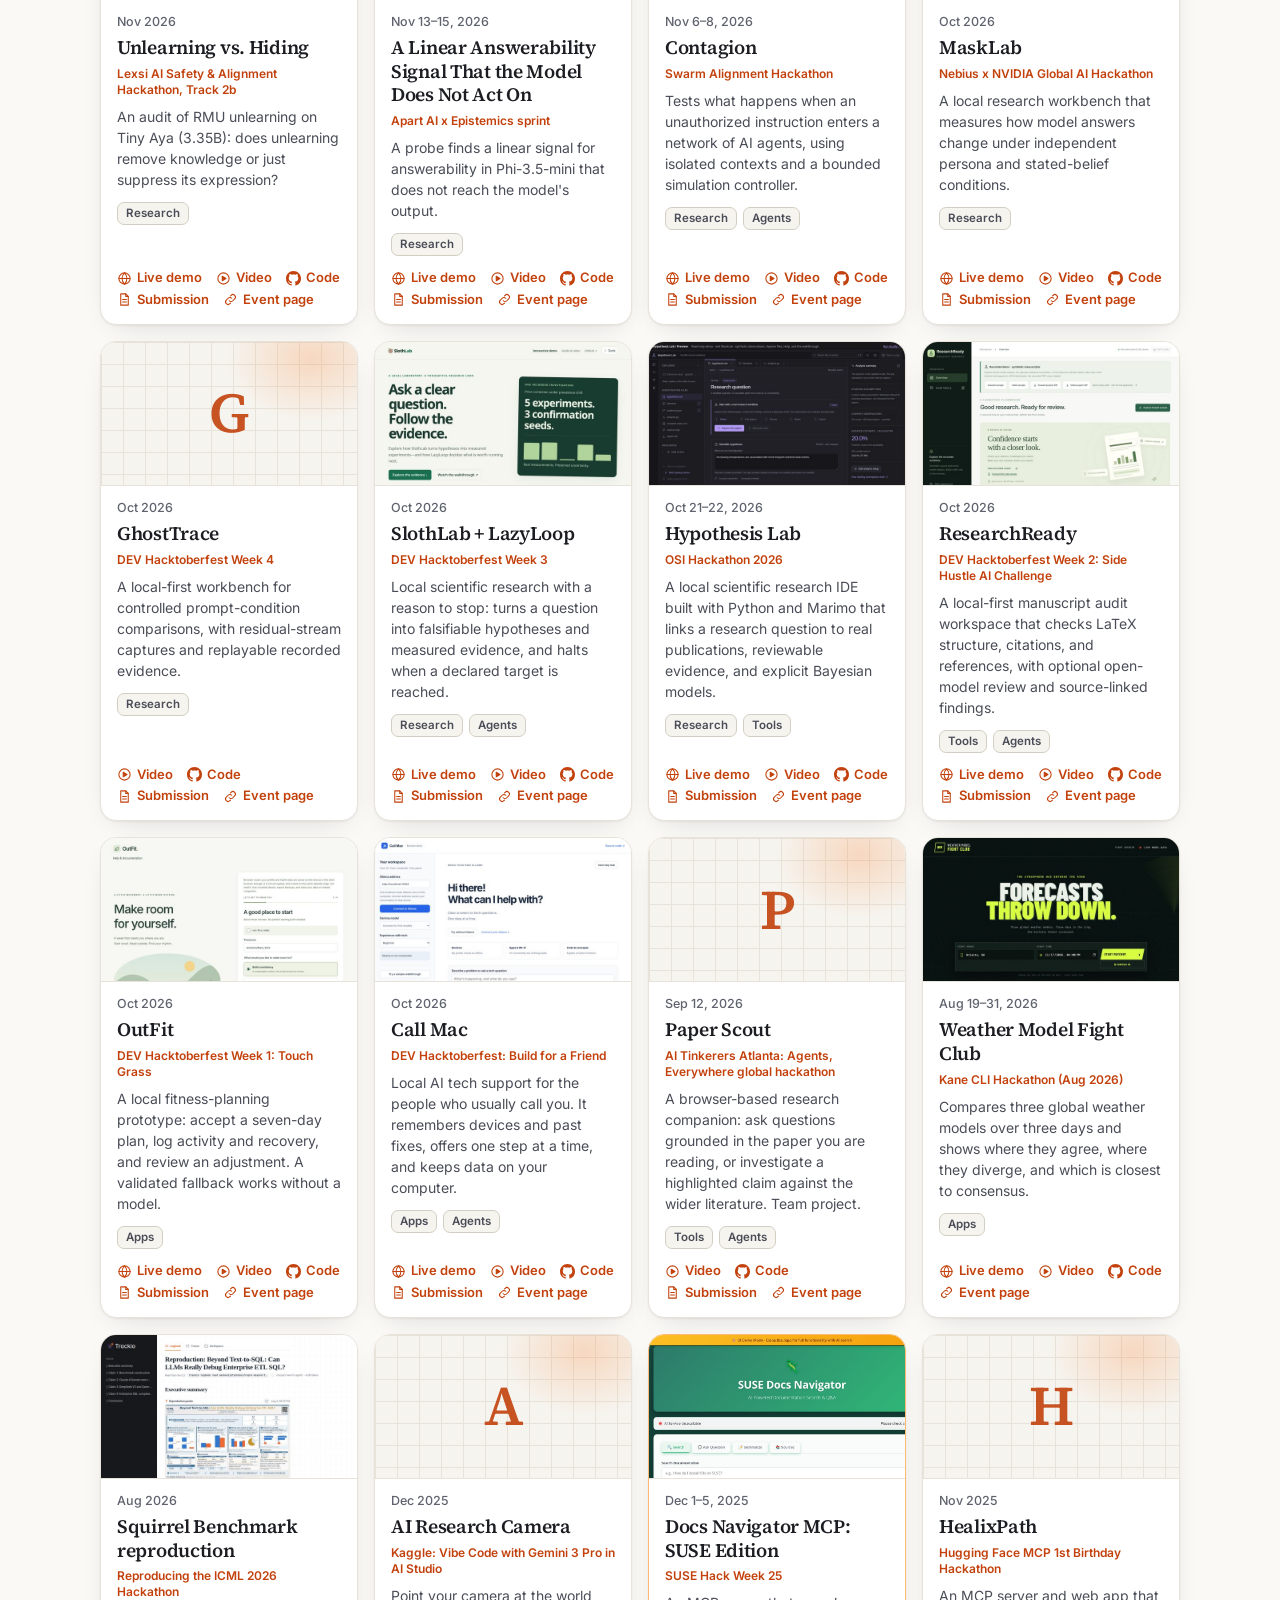
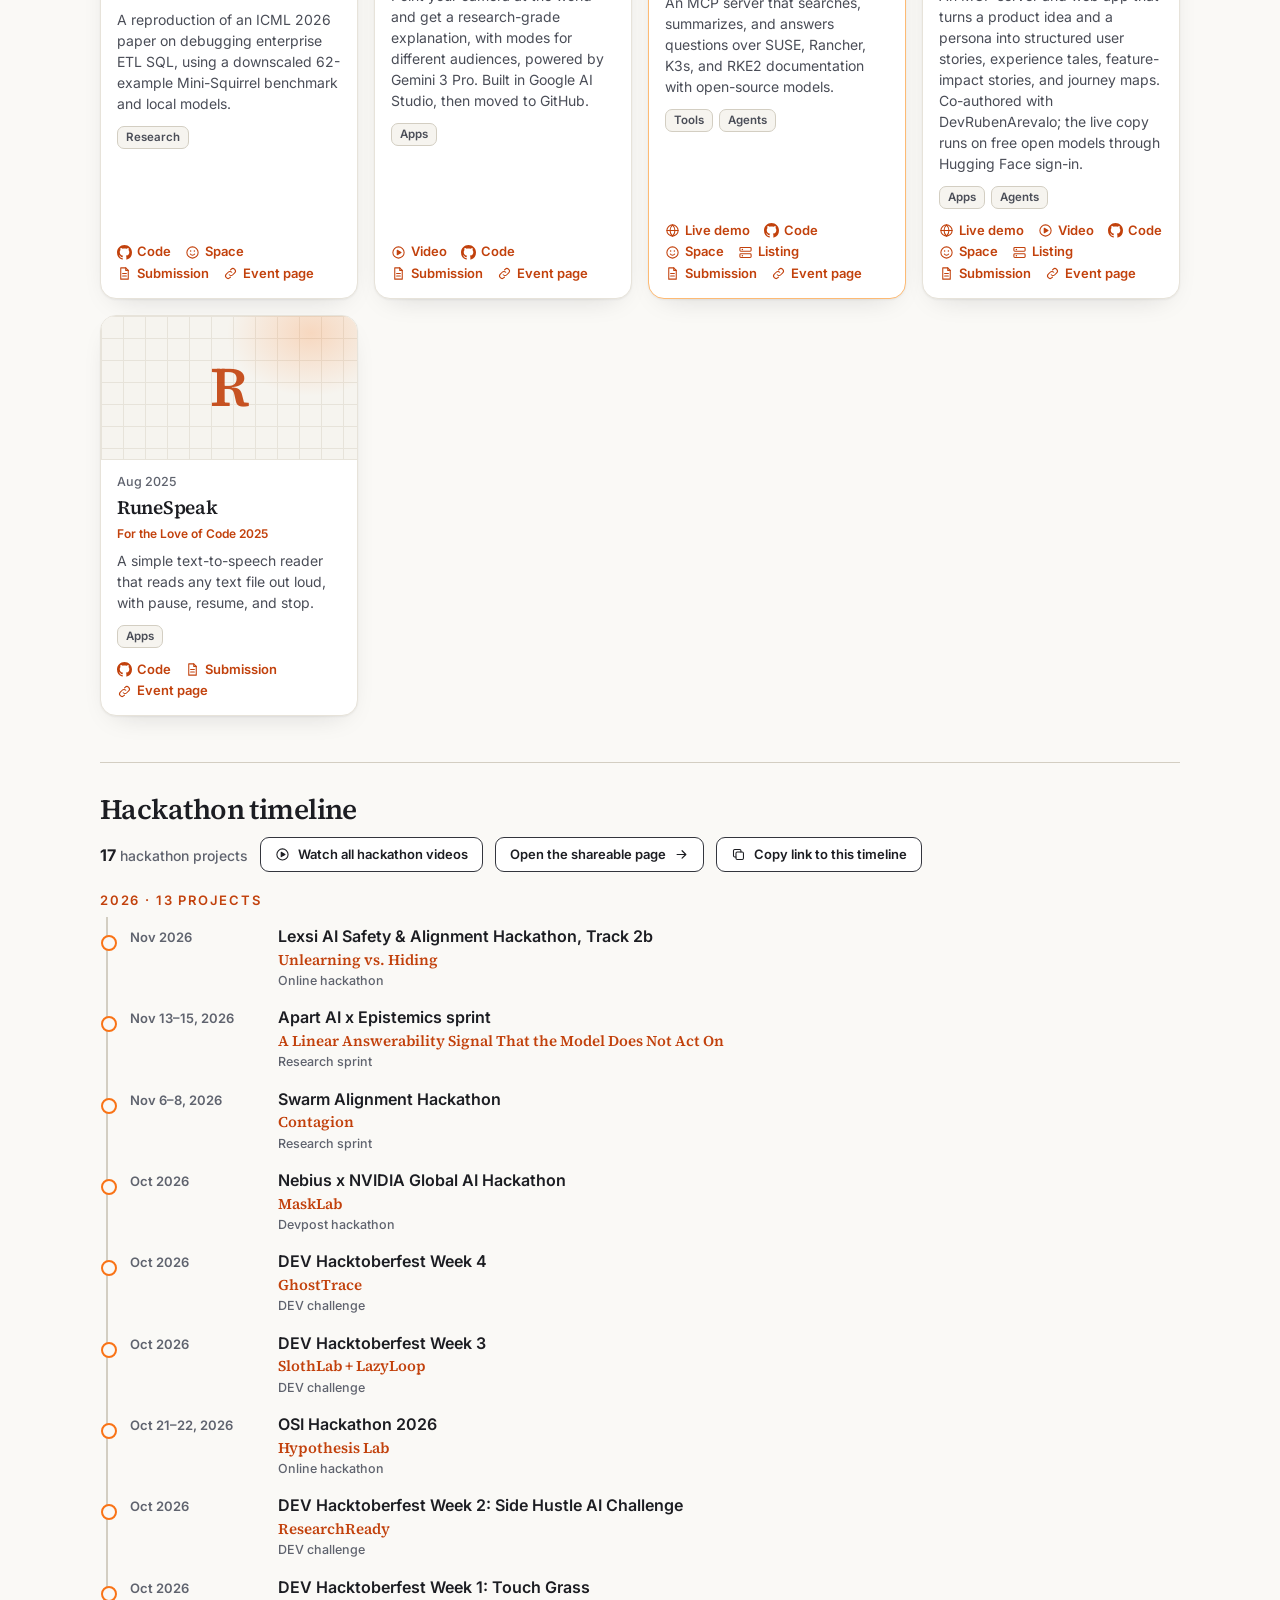
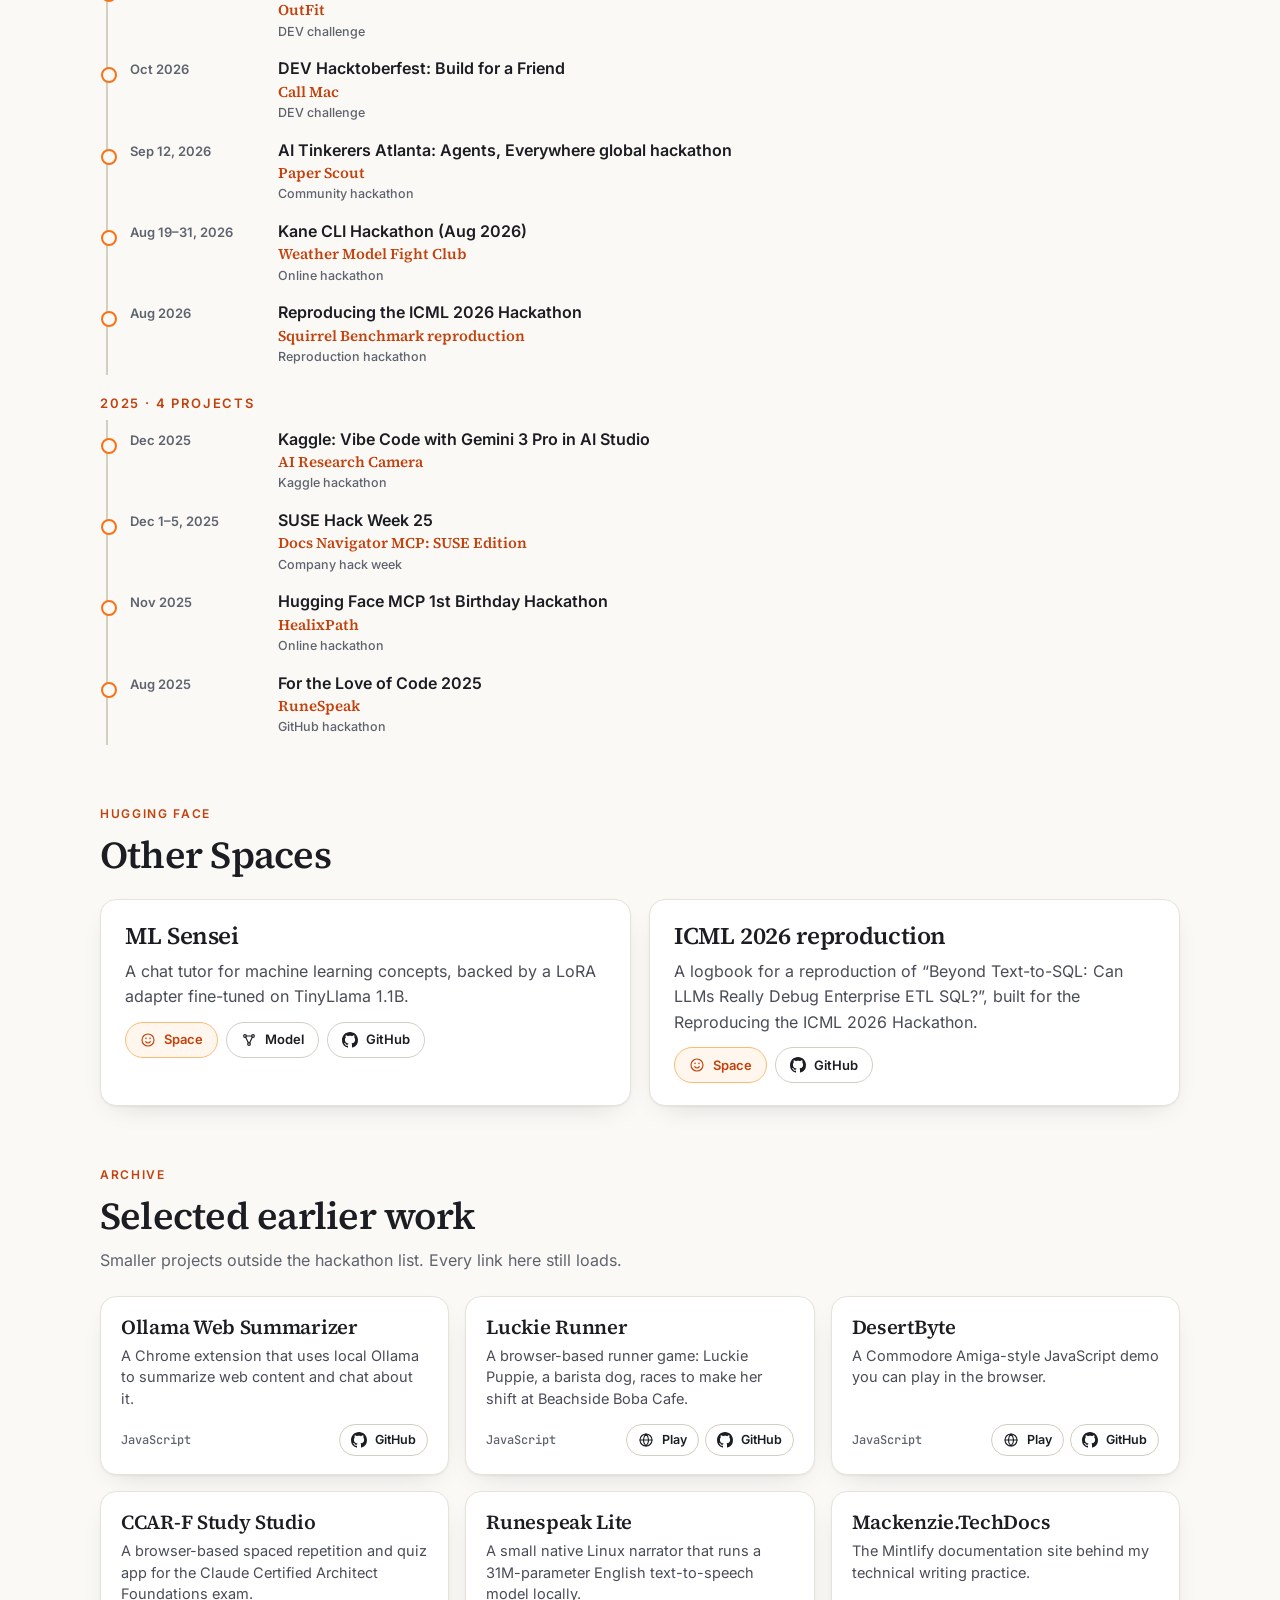
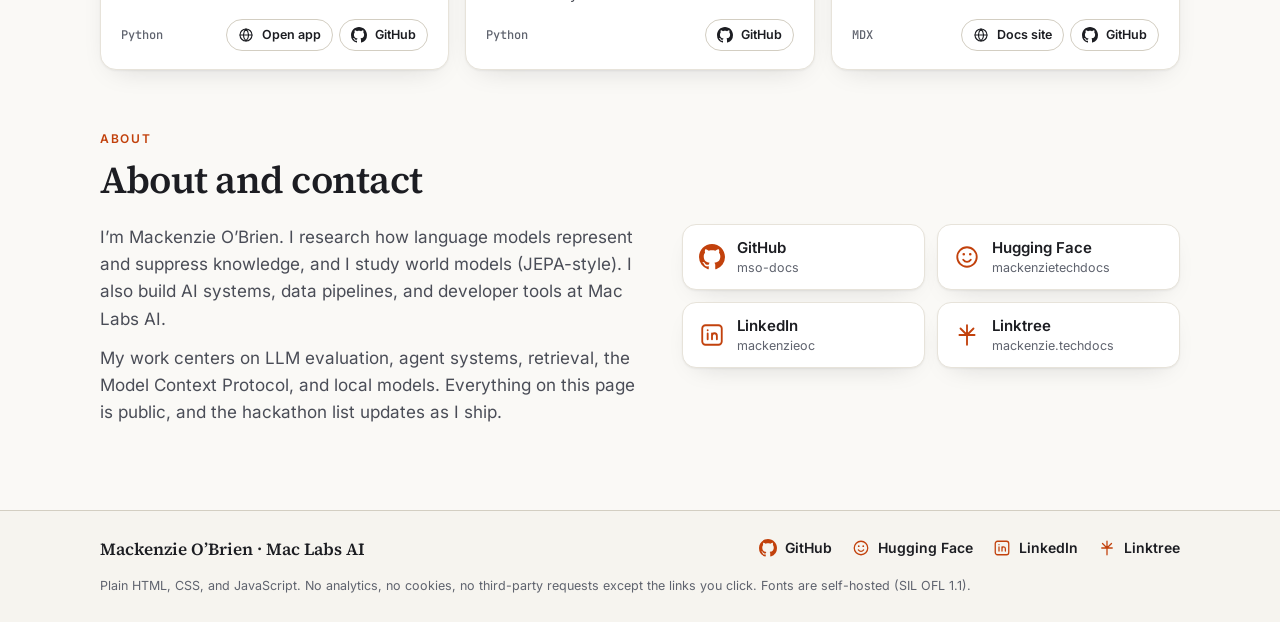
==== commit a9e23c54: "Replace the broken GitHub icon with the current official Octicons path. The older compact path did n" ====
--- a/index.html
+++ b/index.html
@@ -46,7 +46,7 @@
 </head>
 <body>
 <svg width="0" height="0" style="position:absolute" aria-hidden="true" focusable="false">
-  <symbol id="i-github" viewBox="0 0 16 16"><path fill="currentColor" d="M8 0C3.58 0 0 3.58 0 8c0 3.54 2.29 6.53 5.47 7.59.4.07.55-.17.55-.38 0-.19-.01-.82-.01-1.49-2.01.37-2.53-.49-2.69-.94-.09-.23-.48-.94-.82-1.13-.28-.15-.68-.52-.01-.53.63-.01 1.08.58 1.23 1.21 1.87.87 2.33.66.07-.52.28-.87.51-1.07-1.78-.2-3.64-.89-3.64-3.95 0-.87.31-1.59.82-2.15-.08-.2-.36-1.02.08-2.12 0 0 .67-.21 2.2.82.64-.18 1.32-.27 2-.27.68 0 1.36.09 2 .27 1.53-1.04 2.2-.82 2.2-.82.44 1.1.16 1.92.08 2.12.51.56.82 1.27.82 2.15 0 3.07-1.87 3.75-3.65 3.95.29.25.54.73.54 1.48 0 1.07-.01 1.93-.01 2.2 0 .21.15.46.55.38A8.013 8.013 0 0016 8c0-4.42-3.58-8-8-8z"/></symbol>
+  <symbol id="i-github" viewBox="0 0 16 16"><path fill="currentColor" d="M8 0c4.42 0 8 3.58 8 8a8.013 8.013 0 0 1-5.45 7.59c-.4.08-.55-.17-.55-.38 0-.27.01-1.13.01-2.2 0-.75-.25-1.23-.54-1.48 1.78-.2 3.65-.88 3.65-3.95 0-.88-.31-1.59-.82-2.15.08-.2.36-1.02-.08-2.12 0 0-.67-.22-2.2.82-.64-.18-1.32-.27-2-.27-.68 0-1.36.09-2 .27-1.53-1.03-2.2-.82-2.2-.82-.44 1.1-.16 1.92-.08 2.12-.51.56-.82 1.28-.82 2.15 0 3.06 1.86 3.75 3.64 3.95-.23.2-.44.55-.51 1.07-.46.21-1.61.55-2.33-.66-.15-.24-.6-.83-1.23-.82-.67.01-.27.38.01.53.34.19.73.9.82 1.13.16.45.68 1.31 2.69.94 0 .67.01 1.3.01 1.49 0 .21-.15.45-.55.38A7.995 7.995 0 0 1 0 8c0-4.42 3.58-8 8-8Z"/></symbol>
   <symbol id="i-hf" viewBox="0 0 24 24"><g fill="none" stroke="currentColor" stroke-width="1.7" stroke-linecap="round" stroke-linejoin="round"><circle cx="12" cy="12" r="9"/><path d="M8.5 14.5c1 1.4 2.1 2 3.5 2s2.5-.6 3.5-2"/><path d="M9 9.5h.01M15 9.5h.01" stroke-width="2.4"/></g></symbol>
   <symbol id="i-lounge" viewBox="0 0 24 24"><g fill="none" stroke="currentColor" stroke-width="1.7" stroke-linecap="round" stroke-linejoin="round"><path d="M4 11V8a3 3 0 0 1 3-3h10a3 3 0 0 1 3 3v3"/><path d="M3 11h18v5a2 2 0 0 1-2 2H5a2 2 0 0 1-2-2z"/><path d="M6 18v2M18 18v2"/></g></symbol>
   <symbol id="i-glama" viewBox="0 0 24 24"><g fill="none" stroke="currentColor" stroke-width="1.7" stroke-linecap="round" stroke-linejoin="round"><rect x="3" y="4" width="18" height="6" rx="1.5"/><rect x="3" y="14" width="18" height="6" rx="1.5"/><path d="M7 7h.01M7 17h.01" stroke-width="2.4"/></g></symbol>
